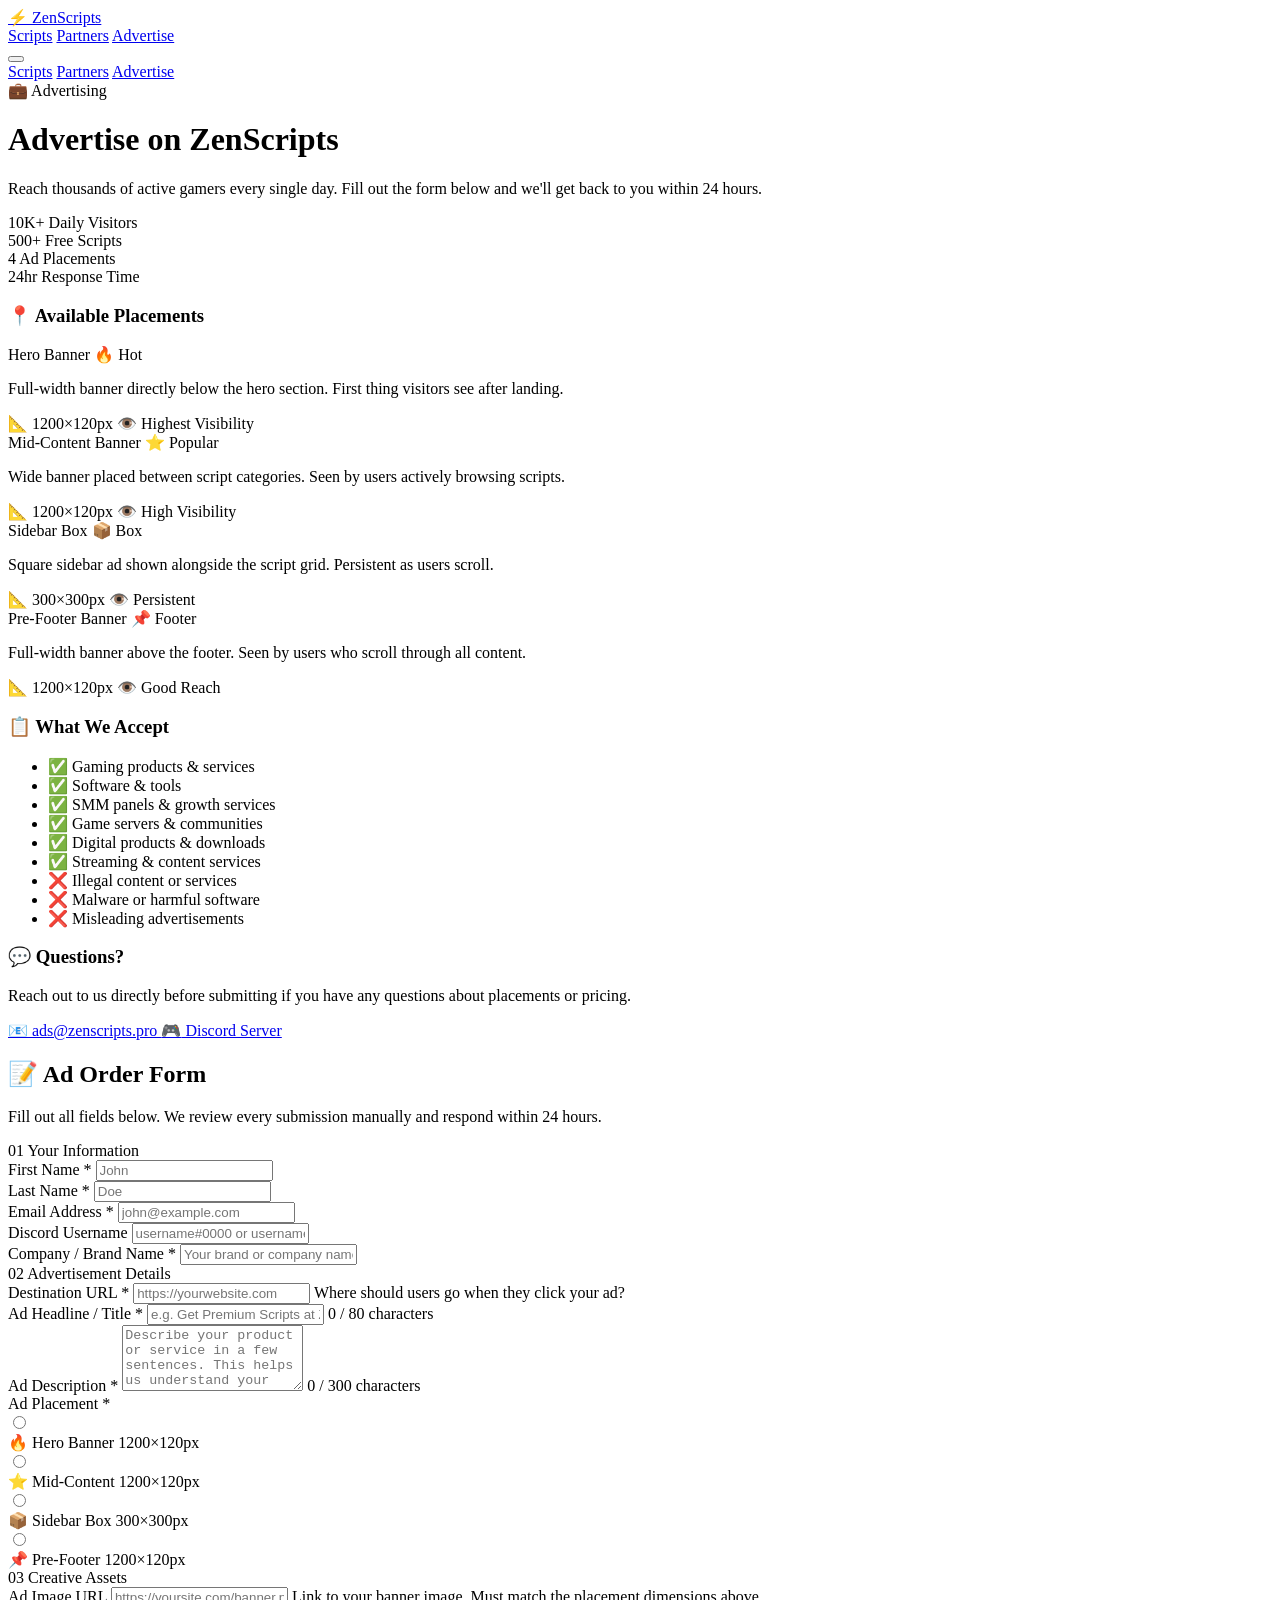
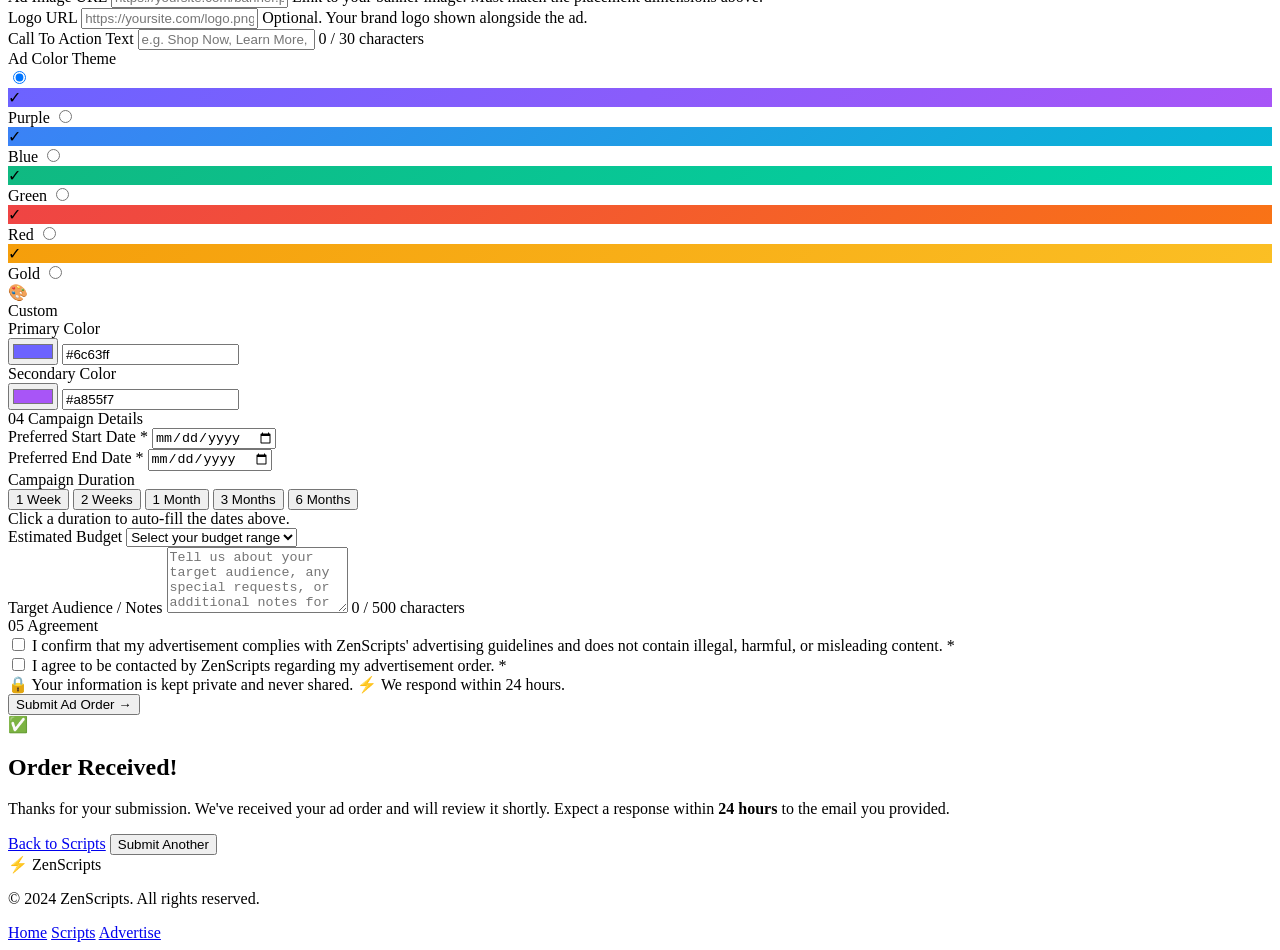
==== ad-form.html @ d21063ab "Add form fields for ad submission" ====
<!DOCTYPE html>
<html lang="en">
<head>
  <meta charset="UTF-8" />
  <meta name="viewport" content="width=device-width, initial-scale=1.0" />
  <title>Advertise With Us — ZenScripts</title>
  <meta name="description" content="Place your advertisement on ZenScripts and reach thousands of daily gamers." />
  <link rel="stylesheet" href="styles.css" />
  <link rel="stylesheet" href="adform.css" />
  <link rel="preconnect" href="https://fonts.googleapis.com" />
  <link href="https://fonts.googleapis.com/css2?family=Inter:wght@300;400;500;600;700;800;900&display=swap" rel="stylesheet" />
</head>
<body class="adform-page">

  <!-- NAVBAR -->
  <nav class="navbar" id="navbar">
    <div class="nav-inner">
      <a href="index.html" class="nav-logo">
        <span class="logo-icon">⚡</span>
        <span class="logo-text">ZenScripts</span>
      </a>
      <div class="nav-links">
        <a href="index.html#scripts" class="nav-link">Scripts</a>
        <a href="index.html#partners" class="nav-link">Partners</a>
        <a href="ad-form.html" class="nav-link nav-cta active">Advertise</a>
      </div>
      <button class="hamburger" id="hamburger" aria-label="Menu">
        <span></span><span></span><span></span>
      </button>
    </div>
    <div class="mobile-menu" id="mobile-menu">
      <a href="index.html#scripts">Scripts</a>
      <a href="index.html#partners">Partners</a>
      <a href="ad-form.html">Advertise</a>
    </div>
  </nav>

  <!-- PAGE HERO -->
  <div class="adform-hero">
    <div class="hero-bg">
      <div class="hero-orb orb-1"></div>
      <div class="hero-orb orb-2"></div>
      <div class="hero-grid"></div>
    </div>
    <div class="adform-hero-content">
      <div class="hero-badge">💼 Advertising</div>
      <h1>Advertise on <span class="gradient-text">ZenScripts</span></h1>
      <p>Reach thousands of active gamers every single day. Fill out the form below and we'll get back to you within 24 hours.</p>
    </div>
  </div>

  <!-- STATS BAR -->
  <div class="adform-stats-bar">
    <div class="adform-stat">
      <span class="adform-stat-num">10K+</span>
      <span class="adform-stat-label">Daily Visitors</span>
    </div>
    <div class="adform-stat-divider"></div>
    <div class="adform-stat">
      <span class="adform-stat-num">500+</span>
      <span class="adform-stat-label">Free Scripts</span>
    </div>
    <div class="adform-stat-divider"></div>
    <div class="adform-stat">
      <span class="adform-stat-num">4</span>
      <span class="adform-stat-label">Ad Placements</span>
    </div>
    <div class="adform-stat-divider"></div>
    <div class="adform-stat">
      <span class="adform-stat-num">24hr</span>
      <span class="adform-stat-label">Response Time</span>
    </div>
  </div>

  <!-- MAIN CONTENT -->
  <main class="adform-main">
    <div class="adform-container">

      <!-- LEFT: AD PLACEMENT INFO -->
      <aside class="adform-sidebar">

        <div class="placement-card">
          <h3 class="placement-title">📍 Available Placements</h3>
          <div class="placement-list">

            <div class="placement-item">
              <div class="placement-item-header">
                <span class="placement-name">Hero Banner</span>
                <span class="placement-badge hot">🔥 Hot</span>
              </div>
              <p class="placement-desc">Full-width banner directly below the hero section. First thing visitors see after landing.</p>
              <div class="placement-meta">
                <span class="pmeta">📐 1200×120px</span>
                <span class="pmeta">👁️ Highest Visibility</span>
              </div>
            </div>

            <div class="placement-item">
              <div class="placement-item-header">
                <span class="placement-name">Mid-Content Banner</span>
                <span class="placement-badge popular">⭐ Popular</span>
              </div>
              <p class="placement-desc">Wide banner placed between script categories. Seen by users actively browsing scripts.</p>
              <div class="placement-meta">
                <span class="pmeta">📐 1200×120px</span>
                <span class="pmeta">👁️ High Visibility</span>
              </div>
            </div>

            <div class="placement-item">
              <div class="placement-item-header">
                <span class="placement-name">Sidebar Box</span>
                <span class="placement-badge">📦 Box</span>
              </div>
              <p class="placement-desc">Square sidebar ad shown alongside the script grid. Persistent as users scroll.</p>
              <div class="placement-meta">
                <span class="pmeta">📐 300×300px</span>
                <span class="pmeta">👁️ Persistent</span>
              </div>
            </div>

            <div class="placement-item">
              <div class="placement-item-header">
                <span class="placement-name">Pre-Footer Banner</span>
                <span class="placement-badge">📌 Footer</span>
              </div>
              <p class="placement-desc">Full-width banner above the footer. Seen by users who scroll through all content.</p>
              <div class="placement-meta">
                <span class="pmeta">📐 1200×120px</span>
                <span class="pmeta">👁️ Good Reach</span>
              </div>
            </div>

          </div>
        </div>

        <div class="adform-info-card">
          <h3>📋 What We Accept</h3>
          <ul class="accept-list">
            <li>✅ Gaming products & services</li>
            <li>✅ Software & tools</li>
            <li>✅ SMM panels & growth services</li>
            <li>✅ Game servers & communities</li>
            <li>✅ Digital products & downloads</li>
            <li>✅ Streaming & content services</li>
            <li>❌ Illegal content or services</li>
            <li>❌ Malware or harmful software</li>
            <li>❌ Misleading advertisements</li>
          </ul>
        </div>

        <div class="adform-info-card contact-card">
          <h3>💬 Questions?</h3>
          <p>Reach out to us directly before submitting if you have any questions about placements or pricing.</p>
          <a href="mailto:ads@zenscripts.pro" class="contact-link">
            <span>📧</span> ads@zenscripts.pro
          </a>
          <a href="https://discord.gg/zenscripts" target="_blank" class="contact-link discord-link">
            <span>🎮</span> Discord Server
          </a>
        </div>

      </aside>

      <!-- RIGHT: THE FORM -->
      <div class="adform-form-wrap">

        <div class="form-card">
          <div class="form-card-header">
            <h2>📝 Ad Order Form</h2>
            <p>Fill out all fields below. We review every submission manually and respond within 24 hours.</p>
          </div>

          <form id="ad-form" class="ad-form" novalidate>

            <!-- SECTION: Your Info -->
            <div class="form-section">
              <div class="form-section-label">
                <span class="form-section-num">01</span>
                <span>Your Information</span>
              </div>

              <div class="form-row two-col">
                <div class="form-group">
                  <label for="first-name" class="form-label">First Name <span class="required">*</span></label>
                  <input
                    type="text"
                    id="first-name"
                    name="firstName"
                    class="form-input"
                    placeholder="John"
                    required
                  />
                  <span class="form-error" id="error-first-name"></span>
                </div>
                <div class="form-group">
                  <label for="last-name" class="form-label">Last Name <span class="required">*</span></label>
                  <input
                    type="text"
                    id="last-name"
                    name="lastName"
                    class="form-input"
                    placeholder="Doe"
                    required
                  />
                  <span class="form-error" id="error-last-name"></span>
                </div>
              </div>

              <div class="form-row two-col">
                <div class="form-group">
                  <label for="email" class="form-label">Email Address <span class="required">*</span></label>
                  <input
                    type="email"
                    id="email"
                    name="email"
                    class="form-input"
                    placeholder="john@example.com"
                    required
                  />
                  <span class="form-error" id="error-email"></span>
                </div>
                <div class="form-group">
                  <label for="discord" class="form-label">Discord Username</label>
                  <input
                    type="text"
                    id="discord"
                    name="discord"
                    class="form-input"
                    placeholder="username#0000 or username"
                  />
                </div>
              </div>

              <div class="form-group">
                <label for="company" class="form-label">Company / Brand Name <span class="required">*</span></label>
                <input
                  type="text"
                  id="company"
                  name="company"
                  class="form-input"
                  placeholder="Your brand or company name"
                  required
                />
                <span class="form-error" id="error-company"></span>
              </div>

            </div>

            <!-- SECTION: Ad Details -->
            <div class="form-section">
              <div class="form-section-label">
                <span class="form-section-num">02</span>
                <span>Advertisement Details</span>
              </div>

              <div class="form-group">
                <label for="ad-url" class="form-label">Destination URL <span class="required">*</span></label>
                <input
                  type="url"
                  id="ad-url"
                  name="adUrl"
                  class="form-input"
                  placeholder="https://yourwebsite.com"
                  required
                />
                <span class="form-hint">Where should users go when they click your ad?</span>
                <span class="form-error" id="error-ad-url"></span>
              </div>

              <div class="form-group">
                <label for="ad-title" class="form-label">Ad Headline / Title <span class="required">*</span></label>
                <input
                  type="text"
                  id="ad-title"
                  name="adTitle"
                  class="form-input"
                  placeholder="e.g. Get Premium Scripts at ZenScripts Pro"
                  maxlength="80"
                  required
                />
                <span class="form-hint char-count" id="title-count">0 / 80 characters</span>
                <span class="form-error" id="error-ad-title"></span>
              </div>

              <div class="form-group">
                <label for="ad-description" class="form-label">Ad Description <span class="required">*</span></label>
                <textarea
                  id="ad-description"
                  name="adDescription"
                  class="form-input form-textarea"
                  placeholder="Describe your product or service in a few sentences. This helps us understand your brand."
                  maxlength="300"
                  rows="4"
                  required
                ></textarea>
                <span class="form-hint char-count" id="desc-count">0 / 300 characters</span>
                <span class="form-error" id="error-ad-description"></span>
              </div>

              <div class="form-group">
                <label class="form-label">Ad Placement <span class="required">*</span></label>
                <div class="placement-select-grid" id="placement-select-grid">
                  <label class="placement-option">
                    <input type="radio" name="placement" value="hero" required />
                    <div class="placement-option-card">
                      <span class="po-icon">🔥</span>
                      <span class="po-name">Hero Banner</span>
                      <span class="po-size">1200×120px</span>
                    </div>
                  </label>
                  <label class="placement-option">
                    <input type="radio" name="placement" value="mid" />
                    <div class="placement-option-card">
                      <span class="po-icon">⭐</span>
                      <span class="po-name">Mid-Content</span>
                      <span class="po-size">1200×120px</span>
                    </div>
                  </label>
                  <label class="placement-option">
                    <input type="radio" name="placement" value="sidebar" />
                    <div class="placement-option-card">
                      <span class="po-icon">📦</span>
                      <span class="po-name">Sidebar Box</span>
                      <span class="po-size">300×300px</span>
                    </div>
                  </label>
                  <label class="placement-option">
                    <input type="radio" name="placement" value="footer" />
                    <div class="placement-option-card">
                      <span class="po-icon">📌</span>
                      <span class="po-name">Pre-Footer</span>
                      <span class="po-size">1200×120px</span>
                    </div>
                  </label>
                </div>
                <span class="form-error" id="error-placement"></span>
              </div>

            </div>

            <!-- SECTION: Creative Assets -->
            <div class="form-section">
              <div class="form-section-label">
                <span class="form-section-num">03</span>
                <span>Creative Assets</span>
              </div>

              <div class="form-group">
                <label for="ad-image-url" class="form-label">Ad Image URL</label>
                <input
                  type="url"
                  id="ad-image-url"
                  name="adImageUrl"
                  class="form-input"
                  placeholder="https://yoursite.com/banner.png"
                />
                <span class="form-hint">Link to your banner image. Must match the placement dimensions above.</span>
              </div>

              <div class="form-group">
                <label for="ad-logo-url
                                <div class="form-group">
                <label for="ad-logo-url" class="form-label">Logo URL</label>
                <input
                  type="url"
                  id="ad-logo-url"
                  name="adLogoUrl"
                  class="form-input"
                  placeholder="https://yoursite.com/logo.png"
                />
                <span class="form-hint">Optional. Your brand logo shown alongside the ad.</span>
              </div>

              <div class="form-group">
                <label for="ad-cta" class="form-label">Call To Action Text</label>
                <input
                  type="text"
                  id="ad-cta"
                  name="adCta"
                  class="form-input"
                  placeholder="e.g. Shop Now, Learn More, Get Started"
                  maxlength="30"
                />
                <span class="form-hint char-count" id="cta-count">0 / 30 characters</span>
              </div>

              <div class="form-group">
                <label class="form-label">Ad Color Theme</label>
                <div class="color-theme-grid">
                  <label class="color-option">
                    <input type="radio" name="colorTheme" value="purple" checked />
                    <div class="color-swatch" style="background: linear-gradient(135deg,#6c63ff,#a855f7);">
                      <span class="color-check">✓</span>
                    </div>
                    <span class="color-name">Purple</span>
                  </label>
                  <label class="color-option">
                    <input type="radio" name="colorTheme" value="blue" />
                    <div class="color-swatch" style="background: linear-gradient(135deg,#3b82f6,#06b6d4);">
                      <span class="color-check">✓</span>
                    </div>
                    <span class="color-name">Blue</span>
                  </label>
                  <label class="color-option">
                    <input type="radio" name="colorTheme" value="green" />
                    <div class="color-swatch" style="background: linear-gradient(135deg,#10b981,#00d4aa);">
                      <span class="color-check">✓</span>
                    </div>
                    <span class="color-name">Green</span>
                  </label>
                  <label class="color-option">
                    <input type="radio" name="colorTheme" value="red" />
                    <div class="color-swatch" style="background: linear-gradient(135deg,#ef4444,#f97316);">
                      <span class="color-check">✓</span>
                    </div>
                    <span class="color-name">Red</span>
                  </label>
                  <label class="color-option">
                    <input type="radio" name="colorTheme" value="gold" />
                    <div class="color-swatch" style="background: linear-gradient(135deg,#f59e0b,#fbbf24);">
                      <span class="color-check">✓</span>
                    </div>
                    <span class="color-name">Gold</span>
                  </label>
                  <label class="color-option">
                    <input type="radio" name="colorTheme" value="custom" />
                    <div class="color-swatch custom-swatch">
                      <span>🎨</span>
                    </div>
                    <span class="color-name">Custom</span>
                  </label>
                </div>
                <div class="custom-color-row" id="custom-color-row">
                  <div class="form-row two-col">
                    <div class="form-group">
                      <label class="form-label">Primary Color</label>
                      <div class="color-picker-wrap">
                        <input type="color" id="custom-color-1" name="customColor1" class="color-picker" value="#6c63ff" />
                        <input type="text" id="custom-color-1-hex" class="form-input color-hex-input" value="#6c63ff" maxlength="7" />
                      </div>
                    </div>
                    <div class="form-group">
                      <label class="form-label">Secondary Color</label>
                      <div class="color-picker-wrap">
                        <input type="color" id="custom-color-2" name="customColor2" class="color-picker" value="#a855f7" />
                        <input type="text" id="custom-color-2-hex" class="form-input color-hex-input" value="#a855f7" maxlength="7" />
                      </div>
                    </div>
                  </div>
                </div>
              </div>

            </div>

            <!-- SECTION: Campaign Info -->
            <div class="form-section">
              <div class="form-section-label">
                <span class="form-section-num">04</span>
                <span>Campaign Details</span>
              </div>

              <div class="form-row two-col">
                <div class="form-group">
                  <label for="start-date" class="form-label">Preferred Start Date <span class="required">*</span></label>
                  <input
                    type="date"
                    id="start-date"
                    name="startDate"
                    class="form-input"
                    required
                  />
                  <span class="form-error" id="error-start-date"></span>
                </div>
                <div class="form-group">
                  <label for="end-date" class="form-label">Preferred End Date <span class="required">*</span></label>
                  <input
                    type="date"
                    id="end-date"
                    name="endDate"
                    class="form-input"
                    required
                  />
                  <span class="form-error" id="error-end-date"></span>
                </div>
              </div>

              <div class="form-group">
                <label class="form-label">Campaign Duration</label>
                <div class="duration-pills" id="duration-pills">
                  <button type="button" class="duration-pill" data-days="7">1 Week</button>
                  <button type="button" class="duration-pill" data-days="14">2 Weeks</button>
                  <button type="button" class="duration-pill" data-days="30">1 Month</button>
                  <button type="button" class="duration-pill" data-days="90">3 Months</button>
                  <button type="button" class="duration-pill" data-days="180">6 Months</button>
                </div>
                <span class="form-hint">Click a duration to auto-fill the dates above.</span>
              </div>

              <div class="form-group">
                <label for="budget" class="form-label">Estimated Budget</label>
                <select id="budget" name="budget" class="form-input form-select">
                  <option value="" disabled selected>Select your budget range</option>
                  <option value="under-50">Under $50</option>
                  <option value="50-100">$50 – $100</option>
                  <option value="100-250">$100 – $250</option>
                  <option value="250-500">$250 – $500</option>
                  <option value="500-1000">$500 – $1,000</option>
                  <option value="1000+">$1,000+</option>
                  <option value="discuss">Prefer to Discuss</option>
                </select>
              </div>

              <div class="form-group">
                <label for="target-audience" class="form-label">Target Audience / Notes</label>
                <textarea
                  id="target-audience"
                  name="targetAudience"
                  class="form-input form-textarea"
                  placeholder="Tell us about your target audience, any special requests, or additional notes for your campaign..."
                  rows="4"
                  maxlength="500"
                ></textarea>
                <span class="form-hint char-count" id="notes-count">0 / 500 characters</span>
              </div>

            </div>

            <!-- SECTION: Agreement -->
            <div class="form-section">
              <div class="form-section-label">
                <span class="form-section-num">05</span>
                <span>Agreement</span>
              </div>

              <div class="form-group">
                <label class="checkbox-label">
                  <input type="checkbox" id="agree-terms" name="agreeTerms" required />
                  <span class="checkbox-custom"></span>
                  <span class="checkbox-text">
                    I confirm that my advertisement complies with ZenScripts' advertising guidelines and does not contain illegal, harmful, or misleading content. <span class="required">*</span>
                  </span>
                </label>
                <span class="form-error" id="error-agree-terms"></span>
              </div>

              <div class="form-group">
                <label class="checkbox-label">
                  <input type="checkbox" id="agree-contact" name="agreeContact" required />
                  <span class="checkbox-custom"></span>
                  <span class="checkbox-text">
                    I agree to be contacted by ZenScripts regarding my advertisement order. <span class="required">*</span>
                  </span>
                </label>
                <span class="form-error" id="error-agree-contact"></span>
              </div>

            </div>

            <!-- SUBMIT -->
            <div class="form-submit-wrap">
              <div class="form-submit-info">
                <span>🔒 Your information is kept private and never shared.</span>
                <span>⚡ We respond within 24 hours.</span>
              </div>
              <button type="submit" class="btn btn-primary btn-submit" id="submit-btn">
                <span class="submit-text">Submit Ad Order</span>
                <span class="submit-icon">→</span>
              </button>
            </div>

          </form>

          <!-- SUCCESS STATE -->
          <div class="form-success" id="form-success">
            <div class="success-icon">✅</div>
            <h2>Order Received!</h2>
            <p>Thanks for your submission. We've received your ad order and will review it shortly. Expect a response within <strong>24 hours</strong> to the email you provided.</p>
            <div class="success-details" id="success-details"></div>
            <div class="success-actions">
              <a href="index.html" class="btn btn-primary">Back to Scripts</a>
              <button class="btn btn-ghost" id="submit-another">Submit Another</button>
            </div>
          </div>

        </div>
      </div>
    </div>
  </main>

  <!-- FOOTER -->
  <footer class="footer">
    <div class="footer-inner">
      <div class="footer-logo">
        <span class="logo-icon">⚡</span>
        <span class="logo-text">ZenScripts</span>
      </div>
      <p class="footer-copy">© 2024 ZenScripts. All rights reserved.</p>
      <div class="footer-links">
        <a href="index.html">Home</a>
        <a href="index.html#scripts">Scripts</a>
        <a href="ad-form.html">Advertise</a>
      </div>
    </div>
  </footer>

  <script src="adform.js"></script>
</body>
</html>
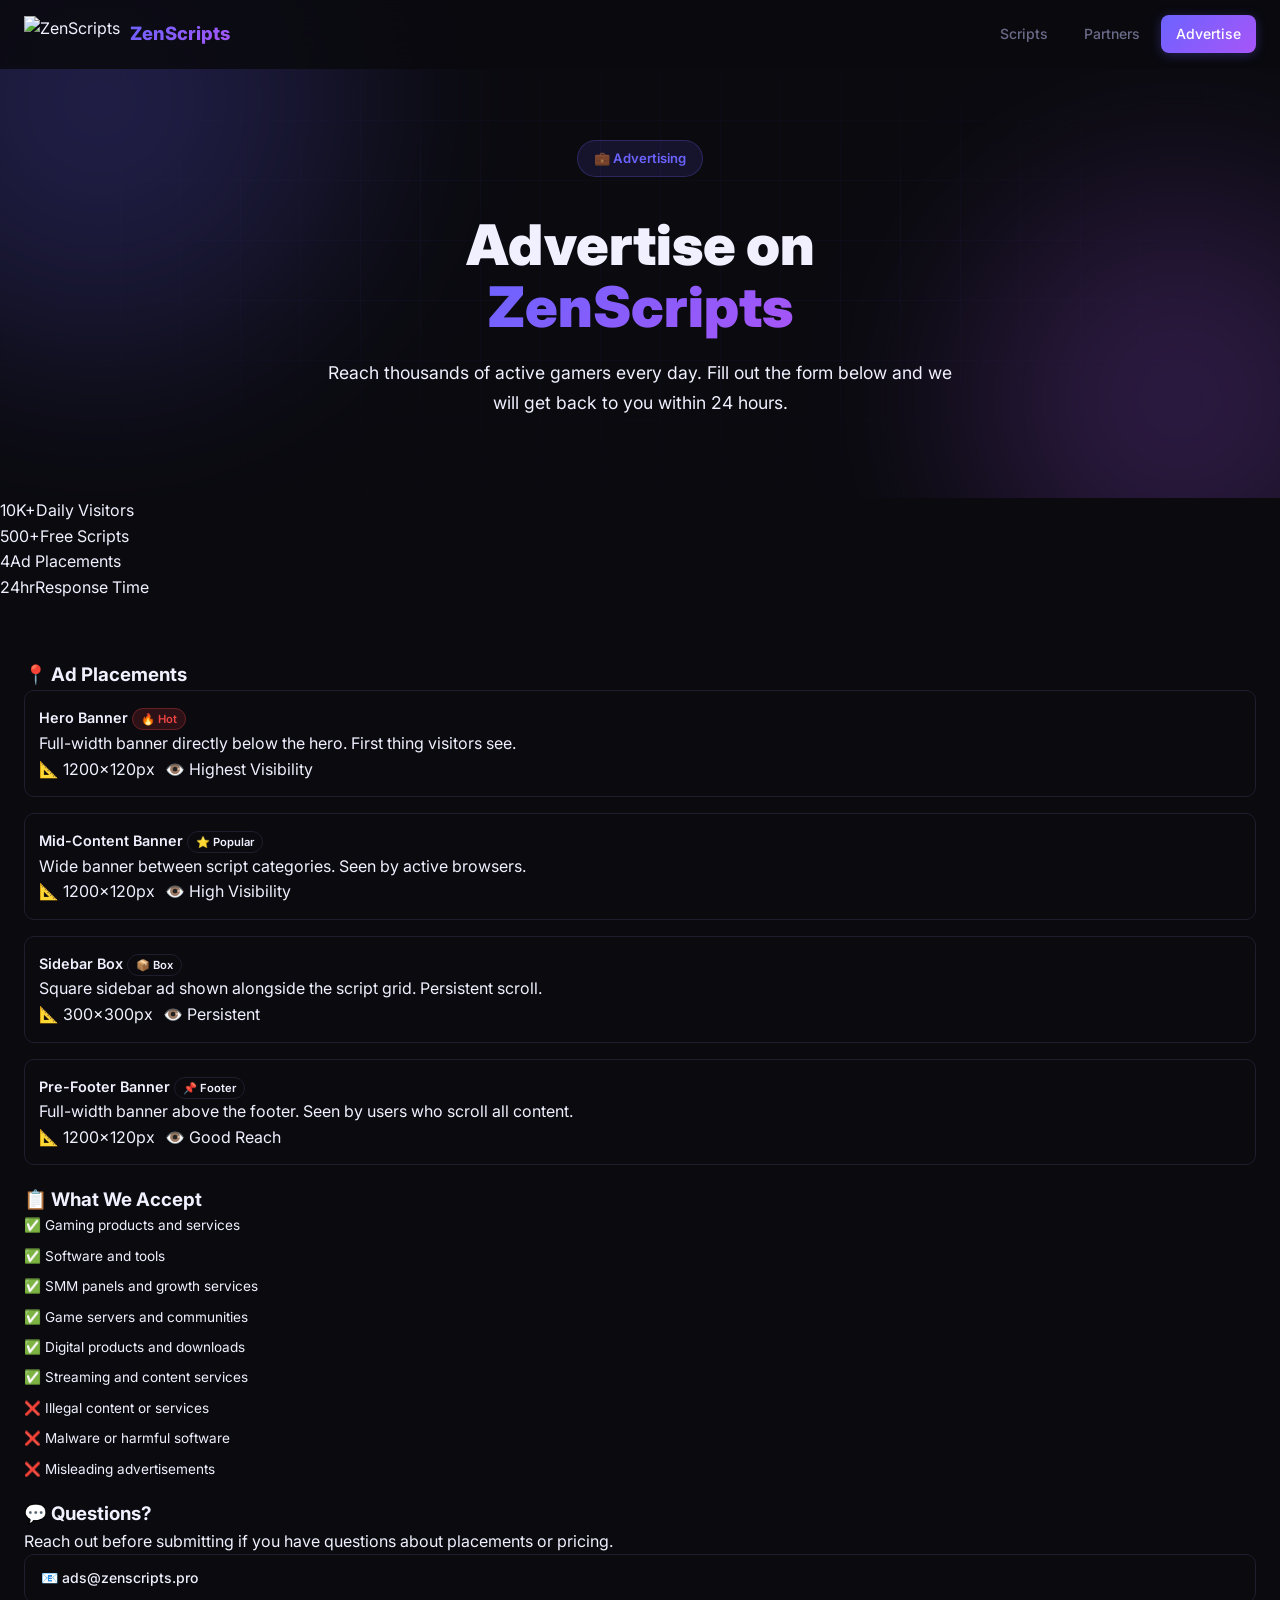
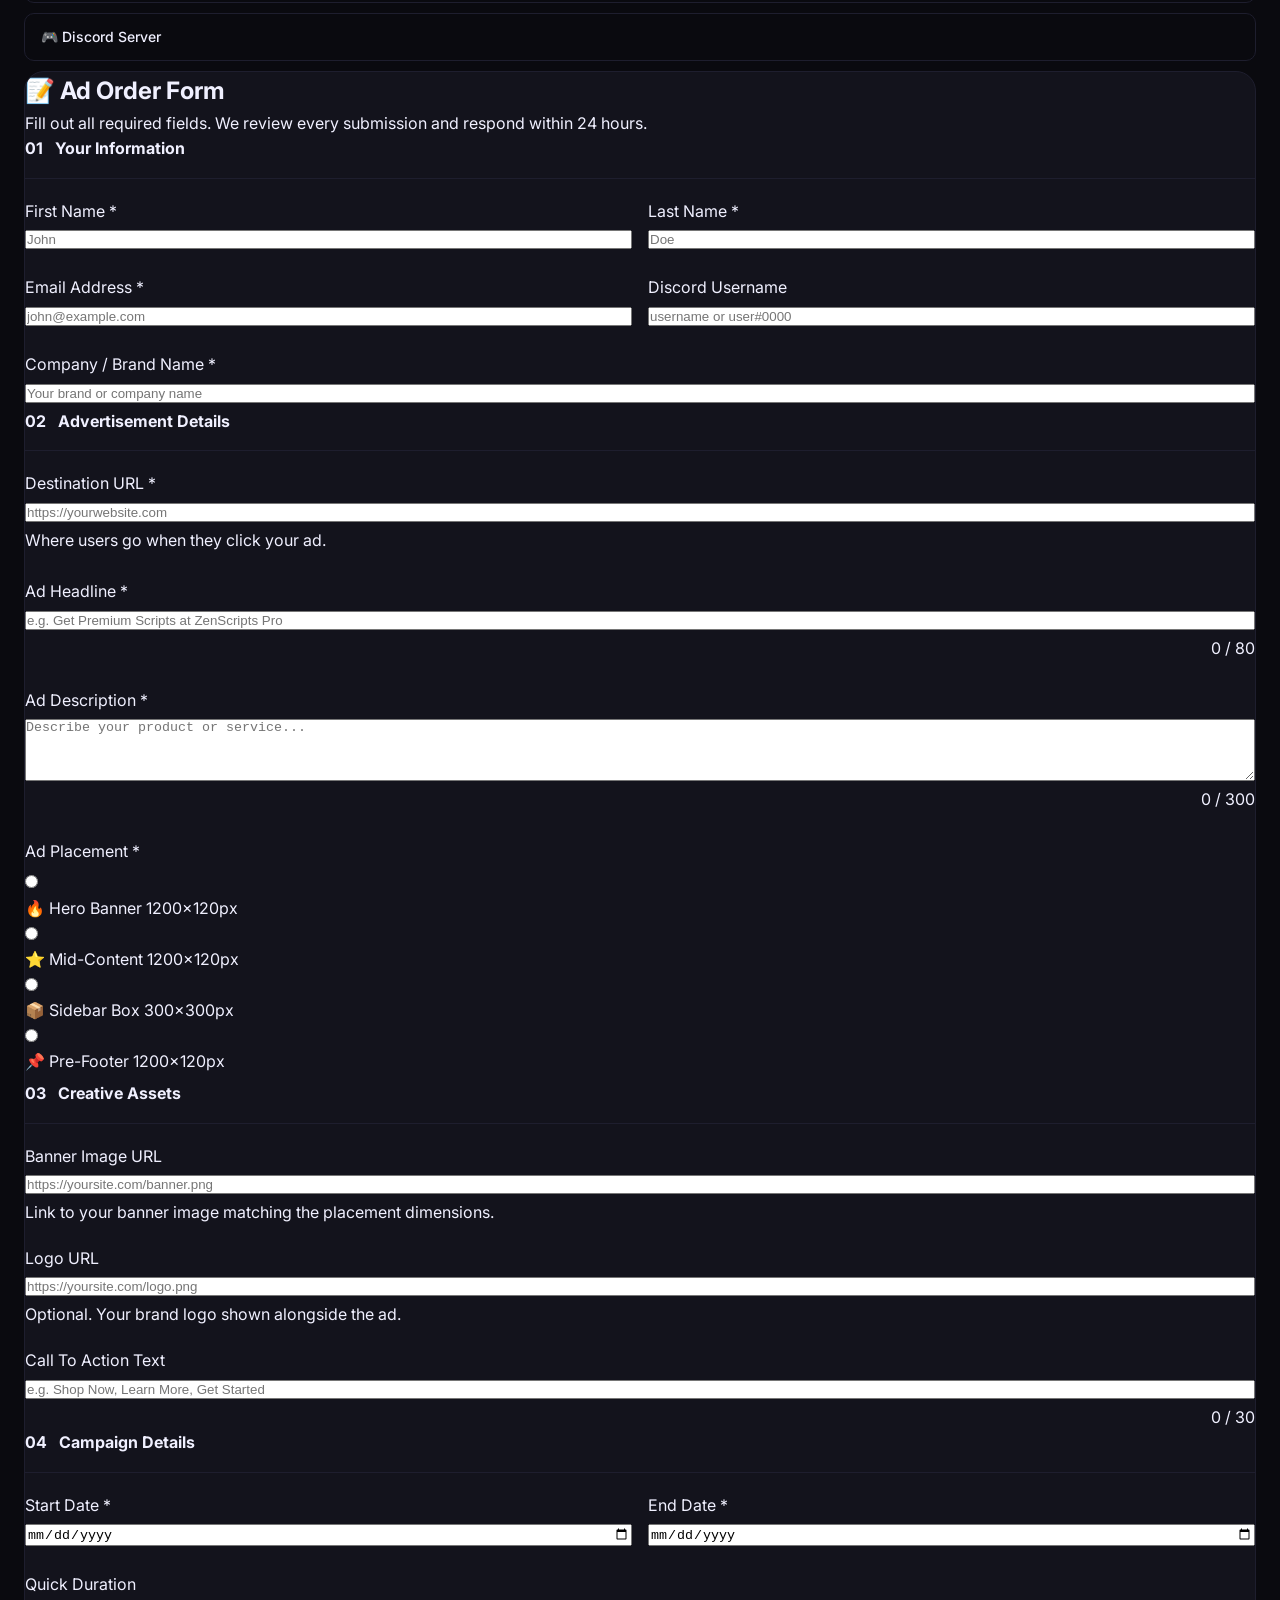
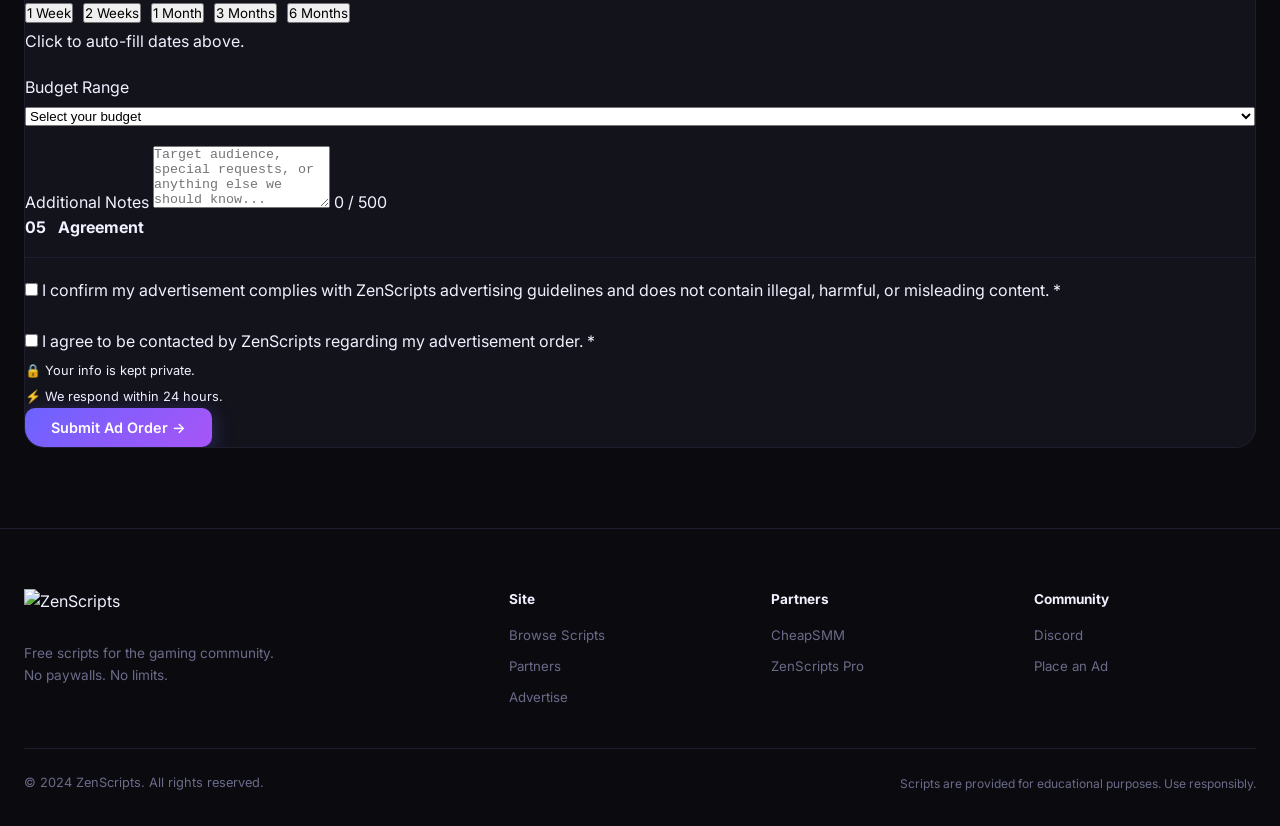
==== commit 672bbc79: "Update ad-form.html" ====
--- a/ad-form.html
+++ b/ad-form.html
@@ -8,23 +8,22 @@
   <link rel="stylesheet" href="styles.css" />
   <link rel="stylesheet" href="adform.css" />
   <link rel="preconnect" href="https://fonts.googleapis.com" />
-  <link href="https://fonts.googleapis.com/css2?family=Inter:wght@300;400;500;600;700;800;900&display=swap" rel="stylesheet" />
+  <link href="https://fonts.googleapis.com/css2?family=Inter:wght@400;500;600;700;800;900&display=swap" rel="stylesheet" />
 </head>
-<body class="adform-page">
-
-  <!-- NAVBAR -->
+<body>
+
   <nav class="navbar" id="navbar">
     <div class="nav-inner">
       <a href="index.html" class="nav-logo">
-        <span class="logo-icon">⚡</span>
-        <span class="logo-text">ZenScripts</span>
+        <img src="https://storage.perfectcdn.com/n4s4s1/3c0zw7ujt2i3axow.png" alt="ZenScripts" class="nav-logo-img" />
+        <span class="nav-logo-text">ZenScripts</span>
       </a>
       <div class="nav-links">
         <a href="index.html#scripts" class="nav-link">Scripts</a>
         <a href="index.html#partners" class="nav-link">Partners</a>
-        <a href="ad-form.html" class="nav-link nav-cta active">Advertise</a>
+        <a href="ad-form.html" class="nav-link nav-cta">Advertise</a>
       </div>
-      <button class="hamburger" id="hamburger" aria-label="Menu">
+      <button class="hamburger" id="hamburger">
         <span></span><span></span><span></span>
       </button>
     </div>
@@ -35,472 +34,275 @@
     </div>
   </nav>
 
-  <!-- PAGE HERO -->
   <div class="adform-hero">
     <div class="hero-bg">
-      <div class="hero-orb orb-1"></div>
-      <div class="hero-orb orb-2"></div>
+      <div class="orb orb-1"></div>
+      <div class="orb orb-2"></div>
       <div class="hero-grid"></div>
     </div>
     <div class="adform-hero-content">
       <div class="hero-badge">💼 Advertising</div>
       <h1>Advertise on <span class="gradient-text">ZenScripts</span></h1>
-      <p>Reach thousands of active gamers every single day. Fill out the form below and we'll get back to you within 24 hours.</p>
+      <p>Reach thousands of active gamers every day. Fill out the form below and we will get back to you within 24 hours.</p>
     </div>
   </div>
 
-  <!-- STATS BAR -->
-  <div class="adform-stats-bar">
-    <div class="adform-stat">
-      <span class="adform-stat-num">10K+</span>
-      <span class="adform-stat-label">Daily Visitors</span>
-    </div>
-    <div class="adform-stat-divider"></div>
-    <div class="adform-stat">
-      <span class="adform-stat-num">500+</span>
-      <span class="adform-stat-label">Free Scripts</span>
-    </div>
-    <div class="adform-stat-divider"></div>
-    <div class="adform-stat">
-      <span class="adform-stat-num">4</span>
-      <span class="adform-stat-label">Ad Placements</span>
-    </div>
-    <div class="adform-stat-divider"></div>
-    <div class="adform-stat">
-      <span class="adform-stat-num">24hr</span>
-      <span class="adform-stat-label">Response Time</span>
-    </div>
+  <div class="adform-stats">
+    <div class="astat"><span class="astat-n">10K+</span><span class="astat-l">Daily Visitors</span></div>
+    <div class="astat-div"></div>
+    <div class="astat"><span class="astat-n">500+</span><span class="astat-l">Free Scripts</span></div>
+    <div class="astat-div"></div>
+    <div class="astat"><span class="astat-n">4</span><span class="astat-l">Ad Placements</span></div>
+    <div class="astat-div"></div>
+    <div class="astat"><span class="astat-n">24hr</span><span class="astat-l">Response Time</span></div>
   </div>
 
-  <!-- MAIN CONTENT -->
   <main class="adform-main">
-    <div class="adform-container">
-
-      <!-- LEFT: AD PLACEMENT INFO -->
+    <div class="adform-wrap">
+
       <aside class="adform-sidebar">
 
-        <div class="placement-card">
-          <h3 class="placement-title">📍 Available Placements</h3>
+        <div class="aform-card">
+          <h3>📍 Ad Placements</h3>
           <div class="placement-list">
 
             <div class="placement-item">
-              <div class="placement-item-header">
+              <div class="placement-item-top">
                 <span class="placement-name">Hero Banner</span>
                 <span class="placement-badge hot">🔥 Hot</span>
               </div>
-              <p class="placement-desc">Full-width banner directly below the hero section. First thing visitors see after landing.</p>
+              <p>Full-width banner directly below the hero. First thing visitors see.</p>
               <div class="placement-meta">
-                <span class="pmeta">📐 1200×120px</span>
-                <span class="pmeta">👁️ Highest Visibility</span>
+                <span>📐 1200×120px</span>
+                <span>👁️ Highest Visibility</span>
               </div>
             </div>
 
             <div class="placement-item">
-              <div class="placement-item-header">
+              <div class="placement-item-top">
                 <span class="placement-name">Mid-Content Banner</span>
-                <span class="placement-badge popular">⭐ Popular</span>
-              </div>
-              <p class="placement-desc">Wide banner placed between script categories. Seen by users actively browsing scripts.</p>
+                <span class="placement-badge pop">⭐ Popular</span>
+              </div>
+              <p>Wide banner between script categories. Seen by active browsers.</p>
               <div class="placement-meta">
-                <span class="pmeta">📐 1200×120px</span>
-                <span class="pmeta">👁️ High Visibility</span>
+                <span>📐 1200×120px</span>
+                <span>👁️ High Visibility</span>
               </div>
             </div>
 
             <div class="placement-item">
-              <div class="placement-item-header">
+              <div class="placement-item-top">
                 <span class="placement-name">Sidebar Box</span>
                 <span class="placement-badge">📦 Box</span>
               </div>
-              <p class="placement-desc">Square sidebar ad shown alongside the script grid. Persistent as users scroll.</p>
+              <p>Square sidebar ad shown alongside the script grid. Persistent scroll.</p>
               <div class="placement-meta">
-                <span class="pmeta">📐 300×300px</span>
-                <span class="pmeta">👁️ Persistent</span>
+                <span>📐 300×300px</span>
+                <span>👁️ Persistent</span>
               </div>
             </div>
 
             <div class="placement-item">
-              <div class="placement-item-header">
+              <div class="placement-item-top">
                 <span class="placement-name">Pre-Footer Banner</span>
                 <span class="placement-badge">📌 Footer</span>
               </div>
-              <p class="placement-desc">Full-width banner above the footer. Seen by users who scroll through all content.</p>
+              <p>Full-width banner above the footer. Seen by users who scroll all content.</p>
               <div class="placement-meta">
-                <span class="pmeta">📐 1200×120px</span>
-                <span class="pmeta">👁️ Good Reach</span>
+                <span>📐 1200×120px</span>
+                <span>👁️ Good Reach</span>
               </div>
             </div>
 
           </div>
         </div>
 
-        <div class="adform-info-card">
+        <div class="aform-card">
           <h3>📋 What We Accept</h3>
           <ul class="accept-list">
-            <li>✅ Gaming products & services</li>
-            <li>✅ Software & tools</li>
-            <li>✅ SMM panels & growth services</li>
-            <li>✅ Game servers & communities</li>
-            <li>✅ Digital products & downloads</li>
-            <li>✅ Streaming & content services</li>
+            <li>✅ Gaming products and services</li>
+            <li>✅ Software and tools</li>
+            <li>✅ SMM panels and growth services</li>
+            <li>✅ Game servers and communities</li>
+            <li>✅ Digital products and downloads</li>
+            <li>✅ Streaming and content services</li>
             <li>❌ Illegal content or services</li>
             <li>❌ Malware or harmful software</li>
             <li>❌ Misleading advertisements</li>
           </ul>
         </div>
 
-        <div class="adform-info-card contact-card">
+        <div class="aform-card">
           <h3>💬 Questions?</h3>
-          <p>Reach out to us directly before submitting if you have any questions about placements or pricing.</p>
-          <a href="mailto:ads@zenscripts.pro" class="contact-link">
-            <span>📧</span> ads@zenscripts.pro
-          </a>
-          <a href="https://discord.gg/zenscripts" target="_blank" class="contact-link discord-link">
-            <span>🎮</span> Discord Server
-          </a>
+          <p>Reach out before submitting if you have questions about placements or pricing.</p>
+          <a href="mailto:ads@zenscripts.pro" class="contact-link">📧 ads@zenscripts.pro</a>
+          <a href="https://discord.gg/zenscripts" target="_blank" rel="noopener" class="contact-link">🎮 Discord Server</a>
         </div>
 
       </aside>
 
-      <!-- RIGHT: THE FORM -->
       <div class="adform-form-wrap">
-
         <div class="form-card">
-          <div class="form-card-header">
+          <div class="form-card-head">
             <h2>📝 Ad Order Form</h2>
-            <p>Fill out all fields below. We review every submission manually and respond within 24 hours.</p>
+            <p>Fill out all required fields. We review every submission and respond within 24 hours.</p>
           </div>
 
-          <form id="ad-form" class="ad-form" novalidate>
-
-            <!-- SECTION: Your Info -->
+          <form id="ad-form" novalidate>
+
             <div class="form-section">
-              <div class="form-section-label">
-                <span class="form-section-num">01</span>
-                <span>Your Information</span>
-              </div>
+              <div class="form-section-label"><span class="fsnum">01</span> Your Information</div>
 
               <div class="form-row two-col">
                 <div class="form-group">
-                  <label for="first-name" class="form-label">First Name <span class="required">*</span></label>
-                  <input
-                    type="text"
-                    id="first-name"
-                    name="firstName"
-                    class="form-input"
-                    placeholder="John"
-                    required
-                  />
-                  <span class="form-error" id="error-first-name"></span>
-                </div>
-                <div class="form-group">
-                  <label for="last-name" class="form-label">Last Name <span class="required">*</span></label>
-                  <input
-                    type="text"
-                    id="last-name"
-                    name="lastName"
-                    class="form-input"
-                    placeholder="Doe"
-                    required
-                  />
-                  <span class="form-error" id="error-last-name"></span>
+                  <label>First Name <span class="req">*</span></label>
+                  <input type="text" id="firstName" placeholder="John" required />
+                  <span class="ferr" id="err-firstName"></span>
+                </div>
+                <div class="form-group">
+                  <label>Last Name <span class="req">*</span></label>
+                  <input type="text" id="lastName" placeholder="Doe" required />
+                  <span class="ferr" id="err-lastName"></span>
                 </div>
               </div>
 
               <div class="form-row two-col">
                 <div class="form-group">
-                  <label for="email" class="form-label">Email Address <span class="required">*</span></label>
-                  <input
-                    type="email"
-                    id="email"
-                    name="email"
-                    class="form-input"
-                    placeholder="john@example.com"
-                    required
-                  />
-                  <span class="form-error" id="error-email"></span>
-                </div>
-                <div class="form-group">
-                  <label for="discord" class="form-label">Discord Username</label>
-                  <input
-                    type="text"
-                    id="discord"
-                    name="discord"
-                    class="form-input"
-                    placeholder="username#0000 or username"
-                  />
-                </div>
-              </div>
-
-              <div class="form-group">
-                <label for="company" class="form-label">Company / Brand Name <span class="required">*</span></label>
-                <input
-                  type="text"
-                  id="company"
-                  name="company"
-                  class="form-input"
-                  placeholder="Your brand or company name"
-                  required
-                />
-                <span class="form-error" id="error-company"></span>
-              </div>
-
-            </div>
-
-            <!-- SECTION: Ad Details -->
+                  <label>Email Address <span class="req">*</span></label>
+                  <input type="email" id="email" placeholder="john@example.com" required />
+                  <span class="ferr" id="err-email"></span>
+                </div>
+                <div class="form-group">
+                  <label>Discord Username</label>
+                  <input type="text" id="discord" placeholder="username or user#0000" />
+                </div>
+              </div>
+
+              <div class="form-group">
+                <label>Company / Brand Name <span class="req">*</span></label>
+                <input type="text" id="company" placeholder="Your brand or company name" required />
+                <span class="ferr" id="err-company"></span>
+              </div>
+            </div>
+
             <div class="form-section">
-              <div class="form-section-label">
-                <span class="form-section-num">02</span>
-                <span>Advertisement Details</span>
-              </div>
-
-              <div class="form-group">
-                <label for="ad-url" class="form-label">Destination URL <span class="required">*</span></label>
-                <input
-                  type="url"
-                  id="ad-url"
-                  name="adUrl"
-                  class="form-input"
-                  placeholder="https://yourwebsite.com"
-                  required
-                />
-                <span class="form-hint">Where should users go when they click your ad?</span>
-                <span class="form-error" id="error-ad-url"></span>
-              </div>
-
-              <div class="form-group">
-                <label for="ad-title" class="form-label">Ad Headline / Title <span class="required">*</span></label>
-                <input
-                  type="text"
-                  id="ad-title"
-                  name="adTitle"
-                  class="form-input"
-                  placeholder="e.g. Get Premium Scripts at ZenScripts Pro"
-                  maxlength="80"
-                  required
-                />
-                <span class="form-hint char-count" id="title-count">0 / 80 characters</span>
-                <span class="form-error" id="error-ad-title"></span>
-              </div>
-
-              <div class="form-group">
-                <label for="ad-description" class="form-label">Ad Description <span class="required">*</span></label>
-                <textarea
-                  id="ad-description"
-                  name="adDescription"
-                  class="form-input form-textarea"
-                  placeholder="Describe your product or service in a few sentences. This helps us understand your brand."
-                  maxlength="300"
-                  rows="4"
-                  required
-                ></textarea>
-                <span class="form-hint char-count" id="desc-count">0 / 300 characters</span>
-                <span class="form-error" id="error-ad-description"></span>
-              </div>
-
-              <div class="form-group">
-                <label class="form-label">Ad Placement <span class="required">*</span></label>
-                <div class="placement-select-grid" id="placement-select-grid">
-                  <label class="placement-option">
+              <div class="form-section-label"><span class="fsnum">02</span> Advertisement Details</div>
+
+              <div class="form-group">
+                <label>Destination URL <span class="req">*</span></label>
+                <input type="url" id="adUrl" placeholder="https://yourwebsite.com" required />
+                <span class="fhint">Where users go when they click your ad.</span>
+                <span class="ferr" id="err-adUrl"></span>
+              </div>
+
+              <div class="form-group">
+                <label>Ad Headline <span class="req">*</span></label>
+                <input type="text" id="adTitle" placeholder="e.g. Get Premium Scripts at ZenScripts Pro" maxlength="80" required />
+                <span class="fhint char-count" id="count-adTitle">0 / 80</span>
+                <span class="ferr" id="err-adTitle"></span>
+              </div>
+
+              <div class="form-group">
+                <label>Ad Description <span class="req">*</span></label>
+                <textarea id="adDesc" placeholder="Describe your product or service..." maxlength="300" rows="4" required></textarea>
+                <span class="fhint char-count" id="count-adDesc">0 / 300</span>
+                <span class="ferr" id="err-adDesc"></span>
+              </div>
+
+              <div class="form-group">
+                <label>Ad Placement <span class="req">*</span></label>
+                <div class="placement-grid">
+                  <label class="placement-opt">
                     <input type="radio" name="placement" value="hero" required />
-                    <div class="placement-option-card">
-                      <span class="po-icon">🔥</span>
-                      <span class="po-name">Hero Banner</span>
-                      <span class="po-size">1200×120px</span>
+                    <div class="placement-opt-card">
+                      <span class="poc-icon">🔥</span>
+                      <span class="poc-name">Hero Banner</span>
+                      <span class="poc-size">1200×120px</span>
                     </div>
                   </label>
-                  <label class="placement-option">
+                  <label class="placement-opt">
                     <input type="radio" name="placement" value="mid" />
-                    <div class="placement-option-card">
-                      <span class="po-icon">⭐</span>
-                      <span class="po-name">Mid-Content</span>
-                      <span class="po-size">1200×120px</span>
+                    <div class="placement-opt-card">
+                      <span class="poc-icon">⭐</span>
+                      <span class="poc-name">Mid-Content</span>
+                      <span class="poc-size">1200×120px</span>
                     </div>
                   </label>
-                  <label class="placement-option">
+                  <label class="placement-opt">
                     <input type="radio" name="placement" value="sidebar" />
-                    <div class="placement-option-card">
-                      <span class="po-icon">📦</span>
-                      <span class="po-name">Sidebar Box</span>
-                      <span class="po-size">300×300px</span>
+                    <div class="placement-opt-card">
+                      <span class="poc-icon">📦</span>
+                      <span class="poc-name">Sidebar Box</span>
+                      <span class="poc-size">300×300px</span>
                     </div>
                   </label>
-                  <label class="placement-option">
+                  <label class="placement-opt">
                     <input type="radio" name="placement" value="footer" />
-                    <div class="placement-option-card">
-                      <span class="po-icon">📌</span>
-                      <span class="po-name">Pre-Footer</span>
-                      <span class="po-size">1200×120px</span>
+                    <div class="placement-opt-card">
+                      <span class="poc-icon">📌</span>
+                      <span class="poc-name">Pre-Footer</span>
+                      <span class="poc-size">1200×120px</span>
                     </div>
                   </label>
                 </div>
-                <span class="form-error" id="error-placement"></span>
-              </div>
-
-            </div>
-
-            <!-- SECTION: Creative Assets -->
+                <span class="ferr" id="err-placement"></span>
+              </div>
+            </div>
+
             <div class="form-section">
-              <div class="form-section-label">
-                <span class="form-section-num">03</span>
-                <span>Creative Assets</span>
-              </div>
-
-              <div class="form-group">
-                <label for="ad-image-url" class="form-label">Ad Image URL</label>
-                <input
-                  type="url"
-                  id="ad-image-url"
-                  name="adImageUrl"
-                  class="form-input"
-                  placeholder="https://yoursite.com/banner.png"
-                />
-                <span class="form-hint">Link to your banner image. Must match the placement dimensions above.</span>
-              </div>
-
-              <div class="form-group">
-                <label for="ad-logo-url
-                                <div class="form-group">
-                <label for="ad-logo-url" class="form-label">Logo URL</label>
-                <input
-                  type="url"
-                  id="ad-logo-url"
-                  name="adLogoUrl"
-                  class="form-input"
-                  placeholder="https://yoursite.com/logo.png"
-                />
-                <span class="form-hint">Optional. Your brand logo shown alongside the ad.</span>
-              </div>
-
-              <div class="form-group">
-                <label for="ad-cta" class="form-label">Call To Action Text</label>
-                <input
-                  type="text"
-                  id="ad-cta"
-                  name="adCta"
-                  class="form-input"
-                  placeholder="e.g. Shop Now, Learn More, Get Started"
-                  maxlength="30"
-                />
-                <span class="form-hint char-count" id="cta-count">0 / 30 characters</span>
-              </div>
-
-              <div class="form-group">
-                <label class="form-label">Ad Color Theme</label>
-                <div class="color-theme-grid">
-                  <label class="color-option">
-                    <input type="radio" name="colorTheme" value="purple" checked />
-                    <div class="color-swatch" style="background: linear-gradient(135deg,#6c63ff,#a855f7);">
-                      <span class="color-check">✓</span>
-                    </div>
-                    <span class="color-name">Purple</span>
-                  </label>
-                  <label class="color-option">
-                    <input type="radio" name="colorTheme" value="blue" />
-                    <div class="color-swatch" style="background: linear-gradient(135deg,#3b82f6,#06b6d4);">
-                      <span class="color-check">✓</span>
-                    </div>
-                    <span class="color-name">Blue</span>
-                  </label>
-                  <label class="color-option">
-                    <input type="radio" name="colorTheme" value="green" />
-                    <div class="color-swatch" style="background: linear-gradient(135deg,#10b981,#00d4aa);">
-                      <span class="color-check">✓</span>
-                    </div>
-                    <span class="color-name">Green</span>
-                  </label>
-                  <label class="color-option">
-                    <input type="radio" name="colorTheme" value="red" />
-                    <div class="color-swatch" style="background: linear-gradient(135deg,#ef4444,#f97316);">
-                      <span class="color-check">✓</span>
-                    </div>
-                    <span class="color-name">Red</span>
-                  </label>
-                  <label class="color-option">
-                    <input type="radio" name="colorTheme" value="gold" />
-                    <div class="color-swatch" style="background: linear-gradient(135deg,#f59e0b,#fbbf24);">
-                      <span class="color-check">✓</span>
-                    </div>
-                    <span class="color-name">Gold</span>
-                  </label>
-                  <label class="color-option">
-                    <input type="radio" name="colorTheme" value="custom" />
-                    <div class="color-swatch custom-swatch">
-                      <span>🎨</span>
-                    </div>
-                    <span class="color-name">Custom</span>
-                  </label>
-                </div>
-                <div class="custom-color-row" id="custom-color-row">
-                  <div class="form-row two-col">
-                    <div class="form-group">
-                      <label class="form-label">Primary Color</label>
-                      <div class="color-picker-wrap">
-                        <input type="color" id="custom-color-1" name="customColor1" class="color-picker" value="#6c63ff" />
-                        <input type="text" id="custom-color-1-hex" class="form-input color-hex-input" value="#6c63ff" maxlength="7" />
-                      </div>
-                    </div>
-                    <div class="form-group">
-                      <label class="form-label">Secondary Color</label>
-                      <div class="color-picker-wrap">
-                        <input type="color" id="custom-color-2" name="customColor2" class="color-picker" value="#a855f7" />
-                        <input type="text" id="custom-color-2-hex" class="form-input color-hex-input" value="#a855f7" maxlength="7" />
-                      </div>
-                    </div>
-                  </div>
-                </div>
-              </div>
-
-            </div>
-
-            <!-- SECTION: Campaign Info -->
+              <div class="form-section-label"><span class="fsnum">03</span> Creative Assets</div>
+
+              <div class="form-group">
+                <label>Banner Image URL</label>
+                <input type="url" id="adImage" placeholder="https://yoursite.com/banner.png" />
+                <span class="fhint">Link to your banner image matching the placement dimensions.</span>
+              </div>
+
+              <div class="form-group">
+                <label>Logo URL</label>
+                <input type="url" id="adLogo" placeholder="https://yoursite.com/logo.png" />
+                <span class="fhint">Optional. Your brand logo shown alongside the ad.</span>
+              </div>
+
+              <div class="form-group">
+                <label>Call To Action Text</label>
+                <input type="text" id="adCta" placeholder="e.g. Shop Now, Learn More, Get Started" maxlength="30" />
+                <span class="fhint char-count" id="count-adCta">0 / 30</span>
+              </div>
+            </div>
+
             <div class="form-section">
-              <div class="form-section-label">
-                <span class="form-section-num">04</span>
-                <span>Campaign Details</span>
-              </div>
+              <div class="form-section-label"><span class="fsnum">04</span> Campaign Details</div>
 
               <div class="form-row two-col">
                 <div class="form-group">
-                  <label for="start-date" class="form-label">Preferred Start Date <span class="required">*</span></label>
-                  <input
-                    type="date"
-                    id="start-date"
-                    name="startDate"
-                    class="form-input"
-                    required
-                  />
-                  <span class="form-error" id="error-start-date"></span>
-                </div>
-                <div class="form-group">
-                  <label for="end-date" class="form-label">Preferred End Date <span class="required">*</span></label>
-                  <input
-                    type="date"
-                    id="end-date"
-                    name="endDate"
-                    class="form-input"
-                    required
-                  />
-                  <span class="form-error" id="error-end-date"></span>
-                </div>
-              </div>
-
-              <div class="form-group">
-                <label class="form-label">Campaign Duration</label>
-                <div class="duration-pills" id="duration-pills">
-                  <button type="button" class="duration-pill" data-days="7">1 Week</button>
-                  <button type="button" class="duration-pill" data-days="14">2 Weeks</button>
-                  <button type="button" class="duration-pill" data-days="30">1 Month</button>
-                  <button type="button" class="duration-pill" data-days="90">3 Months</button>
-                  <button type="button" class="duration-pill" data-days="180">6 Months</button>
-                </div>
-                <span class="form-hint">Click a duration to auto-fill the dates above.</span>
-              </div>
-
-              <div class="form-group">
-                <label for="budget" class="form-label">Estimated Budget</label>
-                <select id="budget" name="budget" class="form-input form-select">
-                  <option value="" disabled selected>Select your budget range</option>
+                  <label>Start Date <span class="req">*</span></label>
+                  <input type="date" id="startDate" required />
+                  <span class="ferr" id="err-startDate"></span>
+                </div>
+                <div class="form-group">
+                  <label>End Date <span class="req">*</span></label>
+                  <input type="date" id="endDate" required />
+                  <span class="ferr" id="err-endDate"></span>
+                </div>
+              </div>
+
+              <div class="form-group">
+                <label>Quick Duration</label>
+                <div class="duration-pills">
+                  <button type="button" class="dur-pill" data-days="7">1 Week</button>
+                  <button type="button" class="dur-pill" data-days="14">2 Weeks</button>
+                  <button type="button" class="dur-pill" data-days="30">1 Month</button>
+                  <button type="button" class="dur-pill" data-days="90">3 Months</button>
+                  <button type="button" class="dur-pill" data-days="180">6 Months</button>
+                </div>
+                <span class="fhint">Click to auto-fill dates above.</span>
+              </div>
+
+              <div class="form-group">
+                <label>Budget Range</label>
+                <select id="budget">
+                  <option value="" disabled selected>Select your budget</option>
                   <option value="under-50">Under $50</option>
                   <option value="50-100">$50 – $100</option>
                   <option value="100-250">$100 – $250</option>
@@ -511,71 +313,51 @@
                 </select>
               </div>
 
-              <div class="form-group">
-                <label for="target-audience" class="form-label">Target Audience / Notes</label>
-                <textarea
-                  id="target-audience"
-                  name="targetAudience"
-                  class="form-input form-textarea"
-                  placeholder="Tell us about your target audience, any special requests, or additional notes for your campaign..."
-                  rows="4"
-                  maxlength="500"
-                ></textarea>
-                <span class="form-hint char-count" id="notes-count">0 / 500 characters</span>
-              </div>
-
-            </div>
-
-            <!-- SECTION: Agreement -->
+              <div class              <div class="form-group">
+                <label>Additional Notes</label>
+                <textarea id="notes" placeholder="Target audience, special requests, or anything else we should know..." rows="4" maxlength="500"></textarea>
+                <span class="fhint char-count" id="count-notes">0 / 500</span>
+              </div>
+            </div>
+
             <div class="form-section">
-              <div class="form-section-label">
-                <span class="form-section-num">05</span>
-                <span>Agreement</span>
-              </div>
-
-              <div class="form-group">
-                <label class="checkbox-label">
-                  <input type="checkbox" id="agree-terms" name="agreeTerms" required />
-                  <span class="checkbox-custom"></span>
-                  <span class="checkbox-text">
-                    I confirm that my advertisement complies with ZenScripts' advertising guidelines and does not contain illegal, harmful, or misleading content. <span class="required">*</span>
-                  </span>
+              <div class="form-section-label"><span class="fsnum">05</span> Agreement</div>
+
+              <div class="form-group">
+                <label class="check-label">
+                  <input type="checkbox" id="agreeTerms" required />
+                  <span class="check-box"></span>
+                  <span class="check-text">I confirm my advertisement complies with ZenScripts advertising guidelines and does not contain illegal, harmful, or misleading content. <span class="req">*</span></span>
                 </label>
-                <span class="form-error" id="error-agree-terms"></span>
-              </div>
-
-              <div class="form-group">
-                <label class="checkbox-label">
-                  <input type="checkbox" id="agree-contact" name="agreeContact" required />
-                  <span class="checkbox-custom"></span>
-                  <span class="checkbox-text">
-                    I agree to be contacted by ZenScripts regarding my advertisement order. <span class="required">*</span>
-                  </span>
+                <span class="ferr" id="err-agreeTerms"></span>
+              </div>
+
+              <div class="form-group">
+                <label class="check-label">
+                  <input type="checkbox" id="agreeContact" required />
+                  <span class="check-box"></span>
+                  <span class="check-text">I agree to be contacted by ZenScripts regarding my advertisement order. <span class="req">*</span></span>
                 </label>
-                <span class="form-error" id="error-agree-contact"></span>
-              </div>
-
-            </div>
-
-            <!-- SUBMIT -->
-            <div class="form-submit-wrap">
+                <span class="ferr" id="err-agreeContact"></span>
+              </div>
+            </div>
+
+            <div class="form-submit-row">
               <div class="form-submit-info">
-                <span>🔒 Your information is kept private and never shared.</span>
+                <span>🔒 Your info is kept private.</span>
                 <span>⚡ We respond within 24 hours.</span>
               </div>
-              <button type="submit" class="btn btn-primary btn-submit" id="submit-btn">
-                <span class="submit-text">Submit Ad Order</span>
-                <span class="submit-icon">→</span>
+              <button type="submit" class="btn btn-primary submit-btn" id="submit-btn">
+                Submit Ad Order →
               </button>
             </div>
 
           </form>
 
-          <!-- SUCCESS STATE -->
-          <div class="form-success" id="form-success">
+          <div class="form-success hidden" id="form-success">
             <div class="success-icon">✅</div>
             <h2>Order Received!</h2>
-            <p>Thanks for your submission. We've received your ad order and will review it shortly. Expect a response within <strong>24 hours</strong> to the email you provided.</p>
+            <p>Thanks for your submission. We have received your ad order and will review it shortly. Expect a response within <strong>24 hours</strong> to the email you provided.</p>
             <div class="success-details" id="success-details"></div>
             <div class="success-actions">
               <a href="index.html" class="btn btn-primary">Back to Scripts</a>
@@ -588,18 +370,33 @@
     </div>
   </main>
 
-  <!-- FOOTER -->
   <footer class="footer">
     <div class="footer-inner">
-      <div class="footer-logo">
-        <span class="logo-icon">⚡</span>
-        <span class="logo-text">ZenScripts</span>
+      <div class="footer-top">
+        <div class="footer-brand">
+          <img src="https://storage.perfectcdn.com/n4s4s1/3c0zw7ujt2i3axow.png" alt="ZenScripts" class="footer-logo-img" />
+          <p>Free scripts for the gaming community. No paywalls. No limits.</p>
+        </div>
+        <div class="footer-col">
+          <h4>Site</h4>
+          <a href="index.html#scripts">Browse Scripts</a>
+          <a href="index.html#partners">Partners</a>
+          <a href="ad-form.html">Advertise</a>
+        </div>
+        <div class="footer-col">
+          <h4>Partners</h4>
+          <a href="https://cheapsmm.lol" target="_blank" rel="noopener">CheapSMM</a>
+          <a href="https://zenscripts.pro" target="_blank" rel="noopener">ZenScripts Pro</a>
+        </div>
+        <div class="footer-col">
+          <h4>Community</h4>
+          <a href="https://discord.gg/zenscripts" target="_blank" rel="noopener">Discord</a>
+          <a href="ad-form.html">Place an Ad</a>
+        </div>
       </div>
-      <p class="footer-copy">© 2024 ZenScripts. All rights reserved.</p>
-      <div class="footer-links">
-        <a href="index.html">Home</a>
-        <a href="index.html#scripts">Scripts</a>
-        <a href="ad-form.html">Advertise</a>
+      <div class="footer-bottom">
+        <p>© 2024 ZenScripts. All rights reserved.</p>
+        <p class="footer-disc">Scripts are provided for educational purposes. Use responsibly.</p>
       </div>
     </div>
   </footer>
@@ -607,4 +404,3 @@
   <script src="adform.js"></script>
 </body>
 </html>
-
--- a/styles.css
+++ b/styles.css
@@ -0,0 +1,753 @@
+:root {
+  --bg:           #0a0a0f;
+  --bg2:          #111118;
+  --card:         #13131c;
+  --card-h:       #1a1a26;
+  --border:       #1e1e2e;
+  --border-h:     #2e2e4e;
+  --accent:       #6c63ff;
+  --text:         #f0f0ff;
+  --muted:        #6b6b8a;
+  --dim:          #3a3a5c;
+  --grad:         linear-gradient(135deg, #6c63ff, #a855f7);
+  --new-bg:       rgba(16,185,129,0.12);
+  --new-text:     #10b981;
+  --new-border:   rgba(16,185,129,0.3);
+  --pop-bg:       rgba(245,158,11,0.12);
+  --pop-text:     #f59e0b;
+  --pop-border:   rgba(245,158,11,0.3);
+  --rec-bg:       rgba(108,99,255,0.12);
+  --rec-text:     #a78bfa;
+  --rec-border:   rgba(108,99,255,0.3);
+}
+
+*, *::before, *::after { box-sizing: border-box; margin: 0; padding: 0; }
+html { scroll-behavior: smooth; }
+body {
+  font-family: 'Inter', sans-serif;
+  background: var(--bg);
+  color: var(--text);
+  line-height: 1.6;
+  overflow-x: hidden;
+  -webkit-font-smoothing: antialiased;
+}
+a { color: inherit; text-decoration: none; }
+button { cursor: pointer; font-family: inherit; }
+img { max-width: 100%; display: block; }
+.hidden { display: none !important; }
+.container { max-width: 1280px; margin: 0 auto; padding: 0 24px; }
+
+::-webkit-scrollbar { width: 6px; }
+::-webkit-scrollbar-track { background: var(--bg); }
+::-webkit-scrollbar-thumb { background: var(--border-h); border-radius: 3px; }
+::-webkit-scrollbar-thumb:hover { background: var(--accent); }
+
+.gradient-text {
+  background: var(--grad);
+  -webkit-background-clip: text;
+  -webkit-text-fill-color: transparent;
+  background-clip: text;
+}
+
+.btn {
+  display: inline-flex;
+  align-items: center;
+  justify-content: center;
+  gap: 8px;
+  padding: 11px 26px;
+  border-radius: 10px;
+  font-size: 0.9rem;
+  font-weight: 600;
+  border: none;
+  transition: all 0.2s;
+  cursor: pointer;
+  white-space: nowrap;
+}
+.btn-primary {
+  background: var(--grad);
+  color: #fff;
+  box-shadow: 0 4px 20px rgba(108,99,255,0.35);
+}
+.btn-primary:hover { transform: translateY(-2px); box-shadow: 0 8px 28px rgba(108,99,255,0.5); }
+.btn-ghost {
+  background: transparent;
+  color: var(--muted);
+  border: 1px solid var(--border);
+}
+.btn-ghost:hover { border-color: var(--accent); color: var(--accent); background: rgba(108,99,255,0.07); }
+
+/* NAVBAR */
+.navbar {
+  position: fixed;
+  top: 0; left: 0; right: 0;
+  z-index: 1000;
+  background: rgba(10,10,15,0.85);
+  backdrop-filter: blur(18px);
+  -webkit-backdrop-filter: blur(18px);
+  border-bottom: 1px solid transparent;
+  transition: border-color 0.3s;
+}
+.navbar.scrolled { border-bottom-color: var(--border); }
+.nav-inner {
+  max-width: 1280px;
+  margin: 0 auto;
+  padding: 0 24px;
+  height: 68px;
+  display: flex;
+  align-items: center;
+  justify-content: space-between;
+}
+.nav-logo {
+  display: flex;
+  align-items: center;
+  gap: 10px;
+}
+.nav-logo-img {
+  height: 36px;
+  width: auto;
+  object-fit: contain;
+}
+.nav-logo-text {
+  font-size: 1.15rem;
+  font-weight: 800;
+  background: var(--grad);
+  -webkit-background-clip: text;
+  -webkit-text-fill-color: transparent;
+  background-clip: text;
+}
+.nav-links { display: flex; align-items: center; gap: 6px; }
+.nav-link {
+  padding: 8px 15px;
+  border-radius: 8px;
+  font-size: 0.875rem;
+  font-weight: 500;
+  color: var(--muted);
+  transition: all 0.2s;
+}
+.nav-link:hover { color: var(--text); background: var(--bg2); }
+.nav-cta {
+  background: var(--grad);
+  color: #fff !important;
+  box-shadow: 0 2px 12px rgba(108,99,255,0.3);
+}
+.nav-cta:hover { transform: translateY(-1px); box-shadow: 0 4px 20px rgba(108,99,255,0.5); background: var(--grad); }
+
+.hamburger { display: none; flex-direction: column; gap: 5px; background: none; border: none; padding: 8px; }
+.hamburger span { display: block; width: 22px; height: 2px; background: var(--text); border-radius: 2px; transition: all 0.3s; }
+.hamburger.open span:nth-child(1) { transform: translateY(7px) rotate(45deg); }
+.hamburger.open span:nth-child(2) { opacity: 0; }
+.hamburger.open span:nth-child(3) { transform: translateY(-7px) rotate(-45deg); }
+
+.mobile-menu { display: none; flex-direction: column; padding: 12px 24px 16px; border-top: 1px solid var(--border); gap: 4px; }
+.mobile-menu.open { display: flex; }
+.mobile-menu a { padding: 11px 14px; border-radius: 8px; color: var(--muted); font-size: 0.9rem; font-weight: 500; transition: all 0.2s; }
+.mobile-menu a:hover { color: var(--text); background: var(--bg2); }
+
+/* HERO */
+.hero {
+  position: relative;
+  min-height: 100vh;
+  display: flex;
+  flex-direction: column;
+  align-items: center;
+  justify-content: center;
+  padding: 120px 24px 60px;
+  overflow: hidden;
+     text-align: center;
+}
+.hero-bg { position: absolute; inset: 0; z-index: 0; }
+.orb {
+  position: absolute;
+  border-radius: 50%;
+  filter: blur(80px);
+  opacity: 0.28;
+  animation: orbFloat 8s ease-in-out infinite;
+}
+.orb-1 { width: 600px; height: 600px; background: radial-gradient(circle, #6c63ff, transparent); top: -200px; left: -200px; }
+.orb-2 { width: 500px; height: 500px; background: radial-gradient(circle, #a855f7, transparent); bottom: -150px; right: -150px; animation-delay: -4s; }
+@keyframes orbFloat {
+  0%,100% { transform: translate(0,0) scale(1); }
+  33%      { transform: translate(30px,-20px) scale(1.05); }
+  66%      { transform: translate(-20px,30px) scale(0.95); }
+}
+.hero-grid {
+  position: absolute; inset: 0;
+  background-image: linear-gradient(rgba(108,99,255,0.04) 1px, transparent 1px), linear-gradient(90deg, rgba(108,99,255,0.04) 1px, transparent 1px);
+  background-size: 60px 60px;
+  mask-image: radial-gradient(ellipse at center, black 30%, transparent 80%);
+  -webkit-mask-image: radial-gradient(ellipse at center, black 30%, transparent 80%);
+}
+.hero-content { position: relative; z-index: 2; max-width: 780px; margin: 0 auto; }
+.hero-badge {
+  display: inline-flex;
+  align-items: center;
+  gap: 8px;
+  padding: 7px 16px;
+  background: rgba(108,99,255,0.12);
+  border: 1px solid rgba(108,99,255,0.25);
+  border-radius: 20px;
+  font-size: 0.82rem;
+  font-weight: 600;
+  color: var(--accent);
+  margin-bottom: 22px;
+}
+.hero-content h1 {
+  font-size: clamp(2.6rem, 6vw, 4.5rem);
+  font-weight: 900;
+  line-height: 1.08;
+  color: var(--text);
+  margin-bottom: 20px;
+}
+.hero-content p {
+  font-size: clamp(0.95rem, 2vw, 1.1rem);
+  color: var(--muted);
+  max-width: 560px;
+  margin: 0 auto 32px;
+  line-height: 1.7;
+}
+.hero-btns { display: flex; gap: 12px; justify-content: center; flex-wrap: wrap; margin-bottom: 44px; }
+.hero-stats { display: flex; align-items: center; justify-content: center; }
+.hstat { display: flex; flex-direction: column; align-items: center; padding: 0 28px; }
+.hstat-n {
+  font-size: 1.9rem;
+  font-weight: 900;
+  background: var(--grad);
+  -webkit-background-clip: text;
+  -webkit-text-fill-color: transparent;
+  background-clip: text;
+}
+.hstat-l { font-size: 0.75rem; color: var(--muted); text-transform: uppercase; letter-spacing: 0.08em; margin-top: 3px; }
+.hstat-div { width: 1px; height: 36px; background: var(--border); }
+.hero-banner-slot { position: relative; z-index: 2; width: 100%; max-width: 1100px; margin-top: 44px; padding: 0 24px; }
+
+/* AD BANNERS */
+.ad-banner {
+  width: 100%;
+  border: 1px dashed rgba(108,99,255,0.35);
+  border-radius: 12px;
+  background: rgba(108,99,255,0.05);
+  padding: 18px 28px;
+  display: flex;
+  align-items: center;
+  justify-content: space-between;
+  gap: 16px;
+  cursor: pointer;
+  transition: all 0.22s;
+  text-decoration: none;
+  position: relative;
+}
+.ad-banner:hover {
+  border-color: rgba(108,99,255,0.6);
+  background: rgba(108,99,255,0.09);
+  transform: translateY(-2px);
+  box-shadow: 0 6px 24px rgba(108,99,255,0.13);
+}
+.ad-label {
+  position: absolute;
+  top: 7px; left: 12px;
+  font-size: 0.6rem;
+  font-weight: 700;
+  text-transform: uppercase;
+  letter-spacing: 0.12em;
+  color: var(--dim);
+}
+.ad-text { flex: 1; text-align: center; padding-top: 6px; }
+.ad-cta { font-size: 0.95rem; font-weight: 700; color: var(--text); display: block; }
+.ad-sub { font-size: 0.78rem; color: var(--muted); margin-top: 3px; display: block; }
+.ad-arrow { font-size: 1.1rem; color: var(--accent); flex-shrink: 0; transition: transform 0.2s; }
+.ad-banner:hover .ad-arrow { transform: translateX(4px); }
+
+.ad-banner-box {
+  width: 100%;
+  border: 1px dashed rgba(108,99,255,0.35);
+  border-radius: 12px;
+  background: rgba(108,99,255,0.05);
+  padding: 28px 16px;
+  display: flex;
+  flex-direction: column;
+  align-items: center;
+  justify-content: center;
+  gap: 8px;
+  cursor: pointer;
+  transition: all 0.22s;
+  text-decoration: none;
+  text-align: center;
+  min-height: 180px;
+  position: relative;
+}
+.ad-banner-box:hover {
+  border-color: rgba(108,99,255,0.6);
+  background: rgba(108,99,255,0.09);
+  transform: translateY(-2px);
+  box-shadow: 0 6px 24px rgba(108,99,255,0.13);
+}
+.ad-banner-box .ad-label { position: static; margin-bottom: 4px; }
+.ad-banner-box .ad-cta { font-size: 0.88rem; }
+
+.mid-banner-wrap { padding: 20px 0 0; }
+.footer-banner-wrap { max-width: 1280px; margin: 0 auto; padding: 0 24px 32px; }
+
+/* SECTION HEADER */
+.section-header { text-align: center; margin-bottom: 44px; }
+.section-header h2 { font-size: clamp(1.5rem, 3vw, 2rem); font-weight: 800; color: var(--text); margin-bottom: 8px; }
+.section-header p { font-size: 0.95rem; color: var(--muted); }
+
+/* PARTNERS */
+.partners-section { padding: 80px 0; border-top: 1px solid var(--border); }
+.partners-grid { display: grid; grid-template-columns: repeat(auto-fit, minmax(440px, 1fr)); gap: 24px; }
+
+.partner-card {
+  background: var(--card);
+  border: 1px solid var(--border);
+  border-radius: 20px;
+  padding: 36px;
+  display: flex;
+  flex-direction: column;
+  gap: 18px;
+  transition: all 0.25s;
+  text-decoration: none;
+  position: relative;
+  overflow: hidden;
+}
+.partner-card::after {
+  content: '';
+  position: absolute;
+  top: 0; left: 0; right: 0;
+  height: 2px;
+  background: var(--grad);
+  opacity: 0;
+  transition: opacity 0.25s;
+}
+.partner-card:hover { border-color: var(--border-h); background: var(--card-h); transform: translateY(-4px); box-shadow: 0 14px 40px rgba(0,0,0,0.4); }
+.partner-card:hover::after { opacity: 1; }
+
+.partner-top { display: flex; align-items: center; justify-content: space-between; gap: 16px; }
+.partner-logo-wrap { display: flex; align-items: center; gap: 16px; }
+.partner-logo {
+  height: 56px;
+  width: auto;
+  max-width: 140px;
+  object-fit: contain;
+  border-radius: 10px;
+  background: var(--bg2);
+  border: 1px solid var(--border);
+  padding: 8px 12px;
+}
+.partner-name-wrap {}
+.partner-name { font-size: 1.25rem; font-weight: 800; color: var(--text); }
+.partner-tagline { font-size: 0.8rem; color: var(--muted); margin-top: 2px; }
+.partner-badge {
+  padding: 5px 13px;
+  border-radius: 20px;
+  font-size: 0.72rem;
+  font-weight: 700;
+  border: 1px solid;
+  white-space: nowrap;
+  flex-shrink: 0;
+}
+.partner-desc { font-size: 0.88rem; color: var(--muted); line-height: 1.7; }
+.partner-platforms { display: flex; flex-wrap: wrap; gap: 7px; }
+.partner-platform {
+  padding: 4px 11px;
+  background: var(--bg2);
+  border: 1px solid var(--border);
+  border-radius: 6px;
+  font-size: 0.72rem;
+  color: var(--muted);
+  font-weight: 500;
+}
+.partner-footer { display: flex; align-items: center; justify-content: space-between; padding-top: 14px; border-top: 1px solid var(--border); }
+.partner-highlight { font-size: 0.85rem; font-weight: 700; color: var(--accent); }
+.partner-visit { font-size: 0.82rem; color: var(--muted); display: flex; align-items: center; gap: 6px; transition: color 0.2s; }
+.partner-card:hover .partner-visit { color: var(--accent); }
+
+/* SCRIPTS SECTION */
+.scripts-section { padding: 60px 0 80px; border-top: 1px solid var(--border); }
+
+.controls {
+  display: flex;
+  align-items: center;
+  justify-content: space-between;
+  gap: 16px;
+  margin-bottom: 28px;
+  flex-wrap: wrap;
+}
+.controls-left { display: flex; align-items: baseline; gap: 14px; }
+.controls-left h2 { font-size: clamp(1.4rem, 2.5vw, 1.9rem); font-weight: 800; color: var(--text); }
+.result-count { font-size: 0.82rem; color: var(--muted); }
+.controls-right { display: flex; align-items: center; gap: 10px; flex-wrap: wrap; }
+
+.search-box {
+  display: flex;
+  align-items: center;
+  gap: 8px;
+  background: var(--card);
+  border: 1px solid var(--border);
+  border-radius: 10px;
+  padding: 0 14px;
+  transition: border-color 0.2s;
+}
+.search-box:focus-within { border-color: var(--accent); }
+.search-box span { color: var(--muted); font-size: 0.9rem; flex-shrink: 0; }
+.search-box input {
+  background: none;
+  border: none;
+  outline: none;
+  color: var(--text);
+  font-size: 0.875rem;
+  font-family: 'Inter', sans-serif;
+  padding: 10px 0;
+  width: 220px;
+}
+.search-box input::placeholder { color: var(--muted); }
+.clear-btn { background: none; border: none; color: var(--muted); font-size: 0.8rem; padding: 4px; transition: color 0.2s; }
+.clear-btn:hover { color: var(--text); }
+
+.sort-select {
+  background: var(--card);
+  border: 1px solid var(--border);
+  border-radius: 10px;
+  color: var(--text);
+  font-size: 0.875rem;
+  font-family: 'Inter', sans-serif;
+  padding: 10px 14px;
+  outline: none;
+  cursor: pointer;
+  transition: border-color 0.2s;
+}
+.sort-select:focus { border-color: var(--accent); }
+
+/* CATEGORY TABS */
+.cat-tabs-wrap { overflow-x: auto; margin-bottom: 20px; padding-bottom: 4px; }
+.cat-tabs-wrap::-webkit-scrollbar { height: 3px; }
+.cat-tabs { display: flex; gap: 8px; min-width: max-content; }
+.cat-tab {
+  display: flex;
+  align-items: center;
+  gap: 7px;
+  padding: 8px 18px;
+  background: var(--card);
+  border: 1px solid var(--border);
+  border-radius: 8px;
+  color: var(--muted);
+  font-size: 0.85rem;
+  font-weight: 500;
+  cursor: pointer;
+  transition: all 0.2s;
+  white-space: nowrap;
+}
+.cat-tab:hover { border-color: var(--accent); color: var(--text); }
+.cat-tab.active { background: var(--grad); border-color: transparent; color: #fff; font-weight: 600; }
+
+/* TAG FILTERS */
+.tag-row { display: flex; align-items: center; gap: 8px; margin-bottom: 28px; flex-wrap: wrap; }
+.tag-label { font-size: 0.8rem; color: var(--muted); font-weight: 500; }
+.tag-btn {
+  padding: 5px 14px;
+  border-radius: 20px;
+  font-size: 0.8rem;
+  font-weight: 600;
+  border: 1px solid var(--border);
+  background: var(--card);
+  color: var(--muted);
+  cursor: pointer;
+  transition: all 0.2s;
+}
+.tag-btn:hover { border-color: var(--accent); color: var(--accent); }
+.tag-btn.active { background: var(--grad); border-color: transparent; color: #fff; }
+.tag-btn.tag-new { border-color: var(--new-border); color: var(--new-text); background: var(--new-bg); }
+.tag-btn.tag-new.active { background: #10b981; border-color: transparent; color: #fff; }
+.tag-btn.tag-popular { border-color: var(--pop-border); color: var(--pop-text); background: var(--pop-bg); }
+.tag-btn.tag-popular.active { background: #f59e0b; border-color: transparent; color: #fff; }
+.tag-btn.tag-rec { border-color: var(--rec-border); color: var(--rec-text); background: var(--rec-bg); }
+.tag-btn.tag-rec.active { background: #a78bfa; border-color: transparent; color: #fff; }
+
+/* SCRIPTS LAYOUT */
+.scripts-layout { display: grid; grid-template-columns: 1fr 280px; gap: 28px; align-items: start; }
+.scripts-main { display: flex; flex-direction: column; gap: 20px; }
+
+/* SCRIPTS GRID */
+.scripts-grid {
+  display: grid;
+  grid-template-columns: repeat(auto-fill, minmax(300px, 1fr));
+  gap: 18px;
+}
+
+/* SCRIPT CARD */
+.script-card {
+  background: var(--card);
+  border: 1px solid var(--border);
+  border-radius: 14px;
+  padding: 22px;
+  display: flex;
+  flex-direction: column;
+  gap: 14px;
+  transition: all 0.22s;
+  cursor: pointer;
+  position: relative;
+  overflow: hidden;
+}
+.script-card:hover {
+  border-color: var(--border-h);
+  background: var(--card-h);
+  transform: translateY(-3px);
+  box-shadow: 0 10px 30px rgba(0,0,0,0.35);
+}
+.script-card-top {
+  display: flex;
+  align-items: flex-start;
+  justify-content: space-between;
+  gap: 10px;
+}
+.script-game {
+  font-size: 0.72rem;
+  font-weight: 600;
+  color: var(--accent);
+  text-transform: uppercase;
+  letter-spacing: 0.06em;
+}
+.script-name {
+  font-size: 1rem;
+  font-weight: 700;
+  color: var(--text);
+  margin-top: 4px;
+  line-height: 1.3;
+}
+.script-version {
+  font-size: 0.7rem;
+  color: var(--muted);
+  background: var(--bg2);
+  border: 1px solid var(--border);
+  border-radius: 5px;
+  padding: 3px 8px;
+  white-space: nowrap;
+  flex-shrink: 0;
+}
+.script-desc {
+  font-size: 0.83rem;
+  color: var(--muted);
+  line-height: 1.6;
+  display: -webkit-box;
+  -webkit-line-clamp: 2;
+  -webkit-box-orient: vertical;
+  overflow: hidden;
+}
+.script-tags { display: flex; flex-wrap: wrap; gap: 6px; }
+.tag {
+  padding: 3px 10px;
+  border-radius: 20px;
+  font-size: 0.7rem;
+  font-weight: 600;
+  border: 1px solid;
+}
+.tag-new-pill  { background: var(--new-bg); color: var(--new-text); border-color: var(--new-border); }
+.tag-pop-pill  { background: var(--pop-bg); color: var(--pop-text); border-color: var(--pop-border); }
+.tag-rec-pill  { background: var(--rec-bg); color: var(--rec-text); border-color: var(--rec-border); }
+
+.script-features { display: flex; flex-wrap: wrap; gap: 6px; }
+.feature-pill {
+  padding: 3px 9px;
+  background: var(--bg2);
+  border: 1px solid var(--border);
+  border-radius: 5px;
+  font-size: 0.7rem;
+  color: var(--muted);
+}
+.script-footer {
+  display: flex;
+  align-items: center;
+  justify-content: space-between;
+  padding-top: 12px;
+  border-top: 1px solid var(--border);
+  gap: 10px;
+}
+.script-downloads {
+  font-size: 0.78rem;
+  color: var(--muted);
+  display: flex;
+  align-items: center;
+  gap: 5px;
+}
+.script-dl-btn {
+  padding: 7px 16px;
+  background: var(--grad);
+  border: none;
+  border-radius: 8px;
+  color: #fff;
+  font-size: 0.8rem;
+  font-weight: 600;
+  cursor: pointer;
+  transition: all 0.2s;
+}
+.script-dl-btn:hover { transform: translateY(-1px); box-shadow: 0 4px 14px rgba(108,99,255,0.4); }
+
+/* NO RESULTS */
+.no-results {
+  text-align: center;
+  padding: 60px 20px;
+  display: flex;
+  flex-direction: column;
+  align-items: center;
+  gap: 12px;
+}
+.no-results-icon { font-size: 3rem; }
+.no-results h3 { font-size: 1.2rem; font-weight: 700; color: var(--text); }
+.no-results p { font-size: 0.9rem; color: var(--muted); }
+
+/* LOAD MORE */
+.load-more-wrap { display: flex; justify-content: center; padding: 10px 0; }
+
+/* SIDEBAR */
+.scripts-sidebar { display: flex; flex-direction: column; gap: 18px; position: sticky; top: 88px; }
+.sidebar-card {
+  background: var(--card);
+  border: 1px solid var(--border);
+  border-radius: 14px;
+  padding: 20px;
+}
+.sidebar-card h3 { font-size: 0.9rem; font-weight: 700; color: var(--text); margin-bottom: 14px; padding-bottom: 10px; border-bottom: 1px solid var(--border); }
+.sidebar-stat-row {
+  display: flex;
+  justify-content: space-between;
+  align-items: center;
+  padding: 8px 0;
+  border-bottom: 1px solid var(--border);
+  font-size: 0.82rem;
+}
+.sidebar-stat-row:last-child { border-bottom: none; }
+.sidebar-stat-row span:first-child { color: var(--muted); }
+.sidebar-stat-row span:last-child { color: var(--text); font-weight: 600; }
+
+/* MODAL */
+.modal-overlay {
+  position: fixed;
+  inset: 0;
+  background: rgba(0,0,0,0.75);
+  z-index: 2000;
+  display: flex;
+  align-items: center;
+  justify-content: center;
+  padding: 20px;
+  backdrop-filter: blur(4px);
+}
+.modal {
+  background: var(--card);
+  border: 1px solid var(--border);
+  border-radius: 20px;
+  width: 100%;
+  max-width: 580px;
+  max-height: 88vh;
+  overflow-y: auto;
+  position: relative;
+}
+.modal-close {
+  position: absolute;
+  top: 16px; right: 16px;
+  background: var(--bg2);
+  border: 1px solid var(--border);
+  border-radius: 8px;
+  color: var(--muted);
+  width: 32px; height: 32px;
+  font-size: 0.85rem;
+  display: flex;
+  align-items: center;
+  justify-content: center;
+  transition: all 0.2s;
+  z-index: 1;
+}
+.modal-close:hover { color: var(--text); border-color: var(--accent); }
+.modal-body { padding: 32px; }
+.modal-game { font-size: 0.75rem; font-weight: 600; color: var(--accent); text-transform: uppercase; letter-spacing: 0.06em; margin-bottom: 6px; }
+.modal-name { font-size: 1.5rem; font-weight: 800; color: var(--text); margin-bottom: 6px; line-height: 1.2; }
+.modal-version { font-size: 0.75rem; color: var(--muted); margin-bottom: 16px; }
+.modal-tags { display: flex; flex-wrap: wrap; gap: 6px; margin-bottom: 18px; }
+.modal-desc { font-size: 0.9rem; color: var(--muted); line-height: 1.7; margin-bottom: 22px; }
+.modal-section-title { font-size: 0.8rem; font-weight: 700; color: var(--text); text-transform: uppercase; letter-spacing: 0.06em; margin-bottom: 10px; }
+.modal-features { display: flex; flex-wrap: wrap; gap: 7px; margin-bottom: 22px; }
+.modal-feature {
+  padding: 5px 12px;
+  background: var(--bg2);
+  border: 1px solid var(--border);
+  border-radius: 6px;
+  font-size: 0.78rem;
+  color: var(--muted);
+}
+.modal-executors { display: flex; flex-wrap: wrap; gap: 7px; margin-bottom: 28px; }
+.modal-executor {
+  padding: 5px 12px;
+  background: rgba(108,99,255,0.1);
+  border: 1px solid rgba(108,99,255,0.25);
+  border-radius: 6px;
+  font-size: 0.78rem;
+  color: var(--rec-text);
+  font-weight: 500;
+}
+.modal-downloads { font-size: 0.82rem; color: var(--muted); margin-bottom: 20px; }
+.modal-dl-btn {
+  display: flex;
+  align-items: center;
+  justify-content: center;
+  gap: 8px;
+  width: 100%;
+  padding: 14px;
+  background: var(--grad);
+  border: none;
+  border-radius: 10px;
+  color: #fff;
+  font-size: 1rem;
+  font-weight: 700;
+  cursor: pointer;
+  transition: all 0.2s;
+  text-decoration: none;
+}
+.modal-dl-btn:hover { transform: translateY(-2px); box-shadow: 0 8px 24px rgba(108,99,255,0.4); }
+
+/* FOOTER */
+.footer { border-top: 1px solid var(--border); padding: 60px 0 32px; }
+.footer-inner { max-width: 1280px; margin: 0 auto; padding: 0 24px; }
+.footer-top {
+  display: grid;
+  grid-template-columns: 2fr 1fr 1fr 1fr;
+  gap: 40px;
+  margin-bottom: 40px;
+}
+.footer-brand {}
+.footer-logo-img { height: 40px; width: auto; object-fit: contain; margin-bottom: 14px; }
+.footer-brand p { font-size: 0.85rem; color: var(--muted); line-height: 1.6; max-width: 260px; }
+.footer-col { display: flex; flex-direction: column; gap: 10px; }
+.footer-col h4 { font-size: 0.85rem; font-weight: 700; color: var(--text); margin-bottom: 4px; }
+.footer-col a { font-size: 0.83rem; color: var(--muted); transition: color 0.2s; }
+.footer-col a:hover { color: var(--accent); }
+.footer-bottom { border-top: 1px solid var(--border); padding-top: 24px; display: flex; align-items: center; justify-content: space-between; flex-wrap: wrap; gap: 8px; }
+.footer-bottom p { font-size: 0.8rem; color: var(--muted); }
+.footer-disc { font-size: 0.75rem !important; }
+
+/* ANIMATIONS */
+@keyframes fadeInUp { from { opacity: 0; transform: translateY(16px); } to { opacity: 1; transform: translateY(0); } }
+@keyframes fadeInDown { from { opacity: 0; transform: translateY(-16px); } to { opacity: 1; transform: translateY(0); } }
+.fade-in { animation: fadeInUp 0.4s ease both; }
+
+/* RESPONSIVE */
+@media (max-width: 1024px) {
+  .scripts-layout { grid-template-columns: 1fr; }
+  .scripts-sidebar { position: static; flex-direction: row; flex-wrap: wrap; }
+  .sidebar-card { flex: 1; min-width: 240px; }
+  .footer-top { grid-template-columns: 1fr 1fr; gap: 28px; }
+}
+@media (max-width: 768px) {
+  .nav-links { display: none; }
+  .hamburger { display: flex; }
+  .partners-grid { grid-template-columns: 1fr; }
+  .scripts-grid { grid-template-columns: 1fr; }
+  .controls { flex-direction: column; align-items: stretch; }
+  .controls-right { flex-direction: column; }
+  .search-box input { width: 100%; }
+  .search-box { width: 100%; }
+  .footer-top { grid-template-columns: 1fr; gap: 24px; }
+  .footer-bottom { flex-direction: column; text-align: center; }
+}
+@media (max-width: 480px) {
+  .hero-content h1 { font-size: 2.2rem; }
+  .hstat { padding: 0 16px; }
+  .modal-body { padding: 24px 18px; }
+}
--- a/adform.css
+++ b/adform.css
@@ -0,0 +1,833 @@
+/* ═══════════════════════════════════════════════════════════
+   ADFORM STYLES — ZenScripts
+═══════════════════════════════════════════════════════════ */
+
+.adform-page {
+  background: var(--bg);
+  min-height: 100vh;
+}
+
+/* ── Hero ── */
+.adform-hero {
+  position: relative;
+  padding: 140px 24px 80px;
+  text-align: center;
+  overflow: hidden;
+}
+
+.adform-hero-content {
+  position: relative;
+  z-index: 2;
+  max-width: 640px;
+  margin: 0 auto;
+}
+
+.adform-hero-content h1 {
+  font-size: clamp(2rem, 5vw, 3.5rem);
+  font-weight: 900;
+  color: var(--text);
+  margin: 16px 0 20px;
+  line-height: 1.1;
+}
+
+.adform-hero-content p {
+  font-size: 1.1rem;
+  color: var(--text-muted);
+  line-height: 1.7;
+}
+
+/* ── Stats Bar ── */
+.adform-stats-bar {
+  display: flex;
+  align-items: center;
+  justify-content: center;
+  gap: 0;
+  background: var(--card);
+  border-top: 1px solid var(--border);
+  border-bottom: 1px solid var(--border);
+  padding: 24px;
+  flex-wrap: wrap;
+  gap: 8px;
+}
+
+.adform-stat {
+  display: flex;
+  flex-direction: column;
+  align-items: center;
+  padding: 0 40px;
+}
+
+.adform-stat-num {
+  font-size: 2rem;
+  font-weight: 900;
+  background: var(--gradient);
+  -webkit-background-clip: text;
+  -webkit-text-fill-color: transparent;
+  background-clip: text;
+}
+
+.adform-stat-label {
+  font-size: 0.8rem;
+  color: var(--text-muted);
+  text-transform: uppercase;
+  letter-spacing: 0.08em;
+  margin-top: 4px;
+}
+
+.adform-stat-divider {
+  width: 1px;
+  height: 40px;
+  background: var(--border);
+}
+
+/* ── Main Layout ── */
+.adform-main {
+  padding: 60px 24px 80px;
+}
+
+.adform-container {
+  max-width: 1200px;
+  margin: 0 auto;
+  display: grid;
+  grid-template-columns: 340px 1fr;
+  gap: 32px;
+  align-items: start;
+}
+
+/* ── Sidebar ── */
+.adform-sidebar {
+  display: flex;
+  flex-direction: column;
+  gap: 20px;
+  position: sticky;
+  top: 100px;
+}
+
+.placement-card {
+  background: var(--card);
+  border: 1px solid var(--border);
+  border-radius: 16px;
+  padding: 24px;
+}
+
+.placement-title {
+  font-size: 1rem;
+  font-weight: 700;
+  color: var(--text);
+  margin-bottom: 20px;
+  padding-bottom: 12px;
+  border-bottom: 1px solid var(--border);
+}
+
+.placement-list {
+  display: flex;
+  flex-direction: column;
+  gap: 16px;
+}
+
+.placement-item {
+  padding: 14px;
+  background: var(--bg-secondary);
+  border-radius: 10px;
+  border: 1px solid var(--border);
+  transition: border-color 0.2s;
+}
+
+.placement-item:hover {
+  border-color: var(--accent);
+}
+
+.placement-item-header {
+  display: flex;
+  align-items: center;
+  justify-content: space-between;
+  margin-bottom: 8px;
+}
+
+.placement-name {
+  font-size: 0.9rem;
+  font-weight: 600;
+  color: var(--text);
+}
+
+.placement-badge {
+  font-size: 0.7rem;
+  font-weight: 600;
+  padding: 3px 8px;
+  border-radius: 20px;
+  background: var(--bg);
+  border: 1px solid var(--border);
+  color: var(--text-muted);
+}
+
+.placement-badge.hot {
+  background: rgba(239, 68, 68, 0.15);
+  border-color: rgba(239, 68, 68, 0.3);
+  color: #ef4444;
+}
+
+.placement-badge.popular {
+  background: rgba(108, 99, 255, 0.15);
+  border-color: rgba(108, 99, 255, 0.3);
+  color: var(--accent);
+}
+
+.placement-desc {
+  font-size: 0.8rem;
+  color: var(--text-muted);
+  line-height: 1.6;
+  margin-bottom: 10px;
+}
+
+.placement-meta {
+  display: flex;
+  gap: 10px;
+  flex-wrap: wrap;
+}
+
+.pmeta {
+  font-size: 0.72rem;
+  color: var(--text-muted);
+  background: var(--bg);
+  border: 1px solid var(--border);
+  padding: 3px 8px;
+  border-radius: 6px;
+}
+
+/* ── Info Cards ── */
+.adform-info-card {
+  background: var(--card);
+  border: 1px solid var(--border);
+  border-radius: 16px;
+  padding: 24px;
+}
+
+.adform-info-card h3 {
+  font-size: 1rem;
+  font-weight: 700;
+  color: var(--text);
+  margin-bottom: 16px;
+  padding-bottom: 12px;
+  border-bottom: 1px solid var(--border);
+}
+
+.accept-list {
+  list-style: none;
+  padding: 0;
+  margin: 0;
+  display: flex;
+  flex-direction: column;
+  gap: 10px;
+}
+
+.accept-list li {
+  font-size: 0.85rem;
+  color: var(--text-muted);
+  line-height: 1.5;
+}
+
+.contact-card p {
+  font-size: 0.85rem;
+  color: var(--text-muted);
+  line-height: 1.6;
+  margin-bottom: 16px;
+}
+
+.contact-link {
+  display: flex;
+  align-items: center;
+  gap: 10px;
+  padding: 12px 16px;
+  background: var(--bg-secondary);
+  border: 1px solid var(--border);
+  border-radius: 10px;
+  color: var(--text);
+  text-decoration: none;
+  font-size: 0.875rem;
+  font-weight: 500;
+  margin-bottom: 10px;
+  transition: all 0.2s;
+}
+
+.contact-link:hover {
+  border-color: var(--accent);
+  color: var(--accent);
+  transform: translateX(4px);
+}
+
+.discord-link:hover {
+  border-color: #5865f2;
+  color: #5865f2;
+}
+
+/* ── Form Card ── */
+.adform-form-wrap {
+  display: flex;
+  flex-direction: column;
+  gap: 24px;
+}
+
+.form-card {
+  background: var(--card);
+  border: 1px solid var(--border);
+  border-radius: 20px;
+  overflow: hidden;
+}
+
+.form-card-header {
+  padding: 32px 36px 24px;
+  border-bottom: 1px solid var(--border);
+  background: var(--bg-secondary);
+}
+
+.form-card-header h2 {
+  font-size: 1.5rem;
+  font-weight: 800;
+  color: var(--text);
+  margin-bottom: 8px;
+}
+
+.form-card-header p {
+  font-size: 0.9rem;
+  color: var(--text-muted);
+  line-height: 1.6;
+}
+
+/* ── Form Sections ── */
+.ad-form {
+  padding: 32px 36px;
+  display: flex;
+  flex-direction: column;
+  gap: 40px;
+}
+
+.form-section {
+  display: flex;
+  flex-direction: column;
+  gap: 20px;
+}
+
+.form-section-label {
+  display: flex;
+  align-items: center;
+  gap: 12px;
+  font-size: 1rem;
+  font-weight: 700;
+  color: var(--text);
+  padding-bottom: 16px;
+  border-bottom: 1px solid var(--border);
+}
+
+.form-section-num {
+  width: 32px;
+  height: 32px;
+  border-radius: 50%;
+  background: var(--gradient);
+  color: #fff;
+  font-size: 0.8rem;
+  font-weight: 800;
+  display: flex;
+  align-items: center;
+  justify-content: center;
+  flex-shrink: 0;
+}
+
+/* ── Form Elements ── */
+.form-row {
+  display: flex;
+  gap: 16px;
+}
+
+.form-row.two-col {
+  display: grid;
+  grid-template-columns: 1fr 1fr;
+  gap: 16px;
+}
+
+.form-group {
+  display: flex;
+  flex-direction: column;
+  gap: 6px;
+  flex: 1;
+}
+
+.form-label {
+  font-size: 0.875rem;
+  font-weight: 600;
+  color: var(--text);
+}
+
+.required {
+  color: #ef4444;
+}
+
+.form-input {
+  background: var(--bg-secondary);
+  border: 1px solid var(--border);
+  border-radius: 10px;
+  padding: 12px 16px;
+  color: var(--text);
+  font-size: 0.9rem;
+  font-family: 'Inter', sans-serif;
+  transition: all 0.2s;
+  outline: none;
+  width: 100%;
+  box-sizing: border-box;
+}
+
+.form-input:focus {
+  border-color: var(--accent);
+  box-shadow: 0 0 0 3px rgba(108, 99, 255, 0.15);
+  background: var(--bg);
+}
+
+.form-input.error {
+  border-color: #ef4444;
+  box-shadow: 0 0 0 3px rgba(239, 68, 68, 0.1);
+}
+
+.form-input.success {
+  border-color: #10b981;
+}
+
+.form-textarea {
+  resize: vertical;
+  min-height: 100px;
+  line-height: 1.6;
+}
+
+.form-select {
+  cursor: pointer;
+  appearance: none;
+  background-image: url("data:image/svg+xml,%3Csvg xmlns='http://www.w3.org/2000/svg' width='12' height='12' viewBox='0 0 12 12'%3E%3Cpath fill='%23888' d='M6 8L1 3h10z'/%3E%3C/svg%3E");
+  background-repeat: no-repeat;
+  background-position: right 16px center;
+  padding-right: 40px;
+}
+
+.form-hint {
+  font-size: 0.78rem;
+  color: var(--text-muted);
+  line-height: 1.5;
+}
+
+.char-count {
+  text-align: right;
+}
+
+.form-error {
+  font-size: 0.78rem;
+  color: #ef4444;
+  min-height: 16px;
+  display: block;
+}
+
+/* ── Placement Select Grid ── */
+.placement-select-grid {
+  display: grid;
+  grid-template-columns: repeat(4, 1fr);
+  gap: 12px;
+}
+
+.placement-option {
+  cursor: pointer;
+}
+
+.placement-option input[type="radio"] {
+  display: none;
+}
+
+.placement-option-card {
+  display: flex;
+  flex-direction: column;
+  align-items: center;
+  gap: 6px;
+  padding: 16px 12px;
+  background: var(--bg-secondary);
+  border: 2px solid var(--border);
+  border-radius: 12px;
+  transition: all 0.2s;
+  text-align: center;
+}
+
+.placement-option input[type="radio"]:checked + .placement-option-card {
+  border-color: var(--accent);
+  background: rgba(108, 99, 255, 0.1);
+  box-shadow: 0 0 0 3px rgba(108, 99, 255, 0.15);
+}
+
+.placement-option-card:hover {
+  border-color: var(--accent);
+}
+
+.po-icon {
+  font-size: 1.5rem;
+}
+
+.po-name {
+  font-size: 0.8rem;
+  font-weight: 600;
+  color: var(--text);
+}
+
+.po-size {
+  font-size: 0.7rem;
+  color: var(--text-muted);
+}
+
+/* ── Color Theme ── */
+.color-theme-grid {
+  display: flex;
+  gap: 12px;
+  flex-wrap: wrap;
+}
+
+.color-option {
+  display: flex;
+  flex-direction: column;
+  align-items: center;
+  gap: 6px;
+  cursor: pointer;
+}
+
+.color-option input[type="radio"] {
+  display: none;
+}
+
+.color-swatch {
+  width: 48px;
+  height: 48px;
+  border-radius: 12px;
+  border: 3px solid transparent;
+  display: flex;
+  align-items: center;
+  justify-content: center;
+  transition: all 0.2s;
+  font-size: 1.2rem;
+}
+
+.custom-swatch {
+  background: var(--bg-secondary);
+  border: 2px dashed var(--border);
+}
+
+.color-check {
+  color: white;
+  font-weight: 900;
+  font-size: 1rem;
+  opacity: 0;
+  transition: opacity 0.2s;
+}
+
+.color-option input[type="radio"]:checked + .color-swatch {
+  border-color: white;
+  box-shadow: 0 0 0 3px var(--accent);
+}
+
+.color-option input[type="radio"]:checked + .color-swatch .color-check {
+  opacity: 1;
+}
+
+.color-name {
+  font-size: 0.75rem;
+  color: var(--text-muted);
+  font-weight: 500;
+}
+
+.custom-color-row {
+  display: none;
+  margin-top: 16px;
+  padding: 16px;
+  background: var(--bg-secondary);
+  border-radius: 12px;
+  border: 1px solid var(--border);
+}
+
+.custom-color-row.visible {
+  display: block;
+}
+
+.color-picker-wrap {
+  display: flex;
+  align-items: center;
+  gap: 10px;
+}
+
+.color-picker {
+  width: 44px;
+  height: 44px;
+  border: none;
+  border-radius: 8px;
+  cursor: pointer;
+  padding: 2px;
+  background: var(--bg-secondary);
+  flex-shrink: 0;
+}
+
+.color-hex-input {
+  flex: 1;
+  font-family: 'Courier New', monospace;
+  font-size: 0.85rem;
+}
+
+/* ── Duration Pills ── */
+.duration-pills {
+  display: flex;
+  gap: 10px;
+  flex-wrap: wrap;
+}
+
+.duration-pill {
+  padding: 8px 18px;
+  background: var(--bg-secondary);
+  border: 1px solid var(--border);
+  border-radius: 20px;
+  color: var(--text-muted);
+  font-size: 0.85rem;
+  font-weight: 500;
+  cursor: pointer;
+  transition: all 0.2s;
+  font-family: 'Inter', sans-serif;
+}
+
+.duration-pill:hover {
+  border-color: var(--accent);
+  color: var(--accent);
+}
+
+.duration-pill.active {
+  background: var(--gradient);
+  border-color: transparent;
+  color: white;
+}
+
+/* ── Checkboxes ── */
+.checkbox-label {
+  display: flex;
+  align-items: flex-start;
+  gap: 12px;
+  cursor: pointer;
+}
+
+.checkbox-label input[type="checkbox"] {
+  display: none;
+}
+
+.checkbox-custom {
+  width: 20px;
+  height: 20px;
+  border-radius: 6px;
+  border: 2px solid var(--border);
+  background: var(--bg-secondary);
+  flex-shrink: 0;
+  margin-top: 2px;
+  transition: all 0.2s;
+  display: flex;
+  align-items: center;
+  justify-content: center;
+}
+
+.checkbox-label input[type="checkbox"]:checked + .checkbox-custom {
+  background: var(--gradient);
+  border-color: transparent;
+}
+
+.checkbox-label input[type="checkbox"]:checked + .checkbox-custom::after {
+  content: '✓';
+  color: white;
+  font-size: 0.75rem;
+  font-weight: 900;
+}
+
+.checkbox-text {
+  font-size: 0.875rem;
+  color: var(--text-muted);
+  line-height: 1.6;
+}
+
+/* ── Submit ── */
+.form-submit-wrap {
+  display: flex;
+  align-items: center;
+  justify-content: space-between;
+  padding-top: 24px;
+  border-top: 1px solid var(--border);
+  gap: 20px;
+  flex-wrap: wrap;
+}
+
+.form-submit-info {
+  display: flex;
+  flex-direction: column;
+  gap: 6px;
+}
+
+.form-submit-info span {
+  font-size: 0.8rem;
+  color: var(--text-muted);
+}
+
+.btn-submit {
+  display: flex;
+  align-items: center;
+  gap: 10px;
+  padding: 14px 32px;
+  font-size: 1rem;
+  min-width: 200px;
+  justify-content: center;
+}
+
+.submit-icon {
+  transition: transform 0.2s;
+}
+
+.btn-submit:hover .submit-icon {
+  transform: translateX(4px);
+}
+
+.btn-submit.loading {
+  opacity: 0.7;
+  pointer-events: none;
+}
+
+/* ── Success State ── */
+.form-success {
+  display: none;
+  padding: 60px 36px;
+  text-align: center;
+  flex-direction: column;
+  align-items: center;
+  gap: 16px;
+}
+
+.form-success.visible {
+  display: flex;
+}
+
+.success-icon {
+  font-size: 4rem;
+  margin-bottom: 8px;
+  animation: bounceIn 0.5s ease;
+}
+
+@keyframes bounceIn {
+  0%   { transform: scale(0); opacity: 0; }
+  60%  { transform: scale(1.2); opacity: 1; }
+  100% { transform: scale(1); }
+}
+
+.form-success h2 {
+  font-size: 2rem;
+  font-weight: 900;
+  color: var(--text);
+}
+
+.form-success p {
+  font-size: 1rem;
+  color: var(--text-muted);
+  max-width: 480px;
+  line-height: 1.7;
+}
+
+.success-details {
+  background: var(--bg-secondary);
+  border: 1px solid var(--border);
+  border-radius: 14px;
+  padding: 20px 28px;
+  text-align: left;
+  width: 100%;
+  max-width: 480px;
+  display: flex;
+  flex-direction: column;
+  gap: 10px;
+  margin-top: 8px;
+}
+
+.success-detail-row {
+  display: flex;
+  justify-content: space-between;
+  align-items: center;
+  font-size: 0.875rem;
+  gap: 12px;
+}
+
+.success-detail-row span:first-child {
+  color: var(--text-muted);
+  font-weight: 500;
+}
+
+.success-detail-row span:last-child {
+  color: var(--text);
+  font-weight: 600;
+  text-align: right;
+}
+
+.success-actions {
+  display: flex;
+  gap: 12px;
+  margin-top: 8px;
+  flex-wrap: wrap;
+  justify-content: center;
+}
+
+/* ── Responsive ── */
+@media (max-width: 1024px) {
+  .adform-container {
+    grid-template-columns: 1fr;
+  }
+
+  .adform-sidebar {
+    position: static;
+  }
+
+  .placement-select-grid {
+    grid-template-columns: repeat(2, 1fr);
+  }
+}
+
+@media (max-width: 640px) {
+  .adform-hero {
+    padding: 120px 20px 60px;
+  }
+
+  .ad-form {
+    padding: 24px 20px;
+  }
+
+  .form-card-header {
+    padding: 24px 20px;
+  }
+
+  .form-row.two-col {
+    grid-template-columns: 1fr;
+  }
+
+  .placement-select-grid {
+    grid-template-columns: repeat(2, 1fr);
+  }
+
+  .adform-stats-bar {
+    gap: 16px;
+  }
+
+  .adform-stat {
+    padding: 0 16px;
+  }
+
+  .adform-stat-divider {
+    display: none;
+  }
+
+  .form-submit-wrap {
+    flex-direction: column;
+    align-items: stretch;
+  }
+
+  .btn-submit {
+    width: 100%;
+  }
+
+  .color-theme-grid {
+    gap: 8px;
+  }
+}
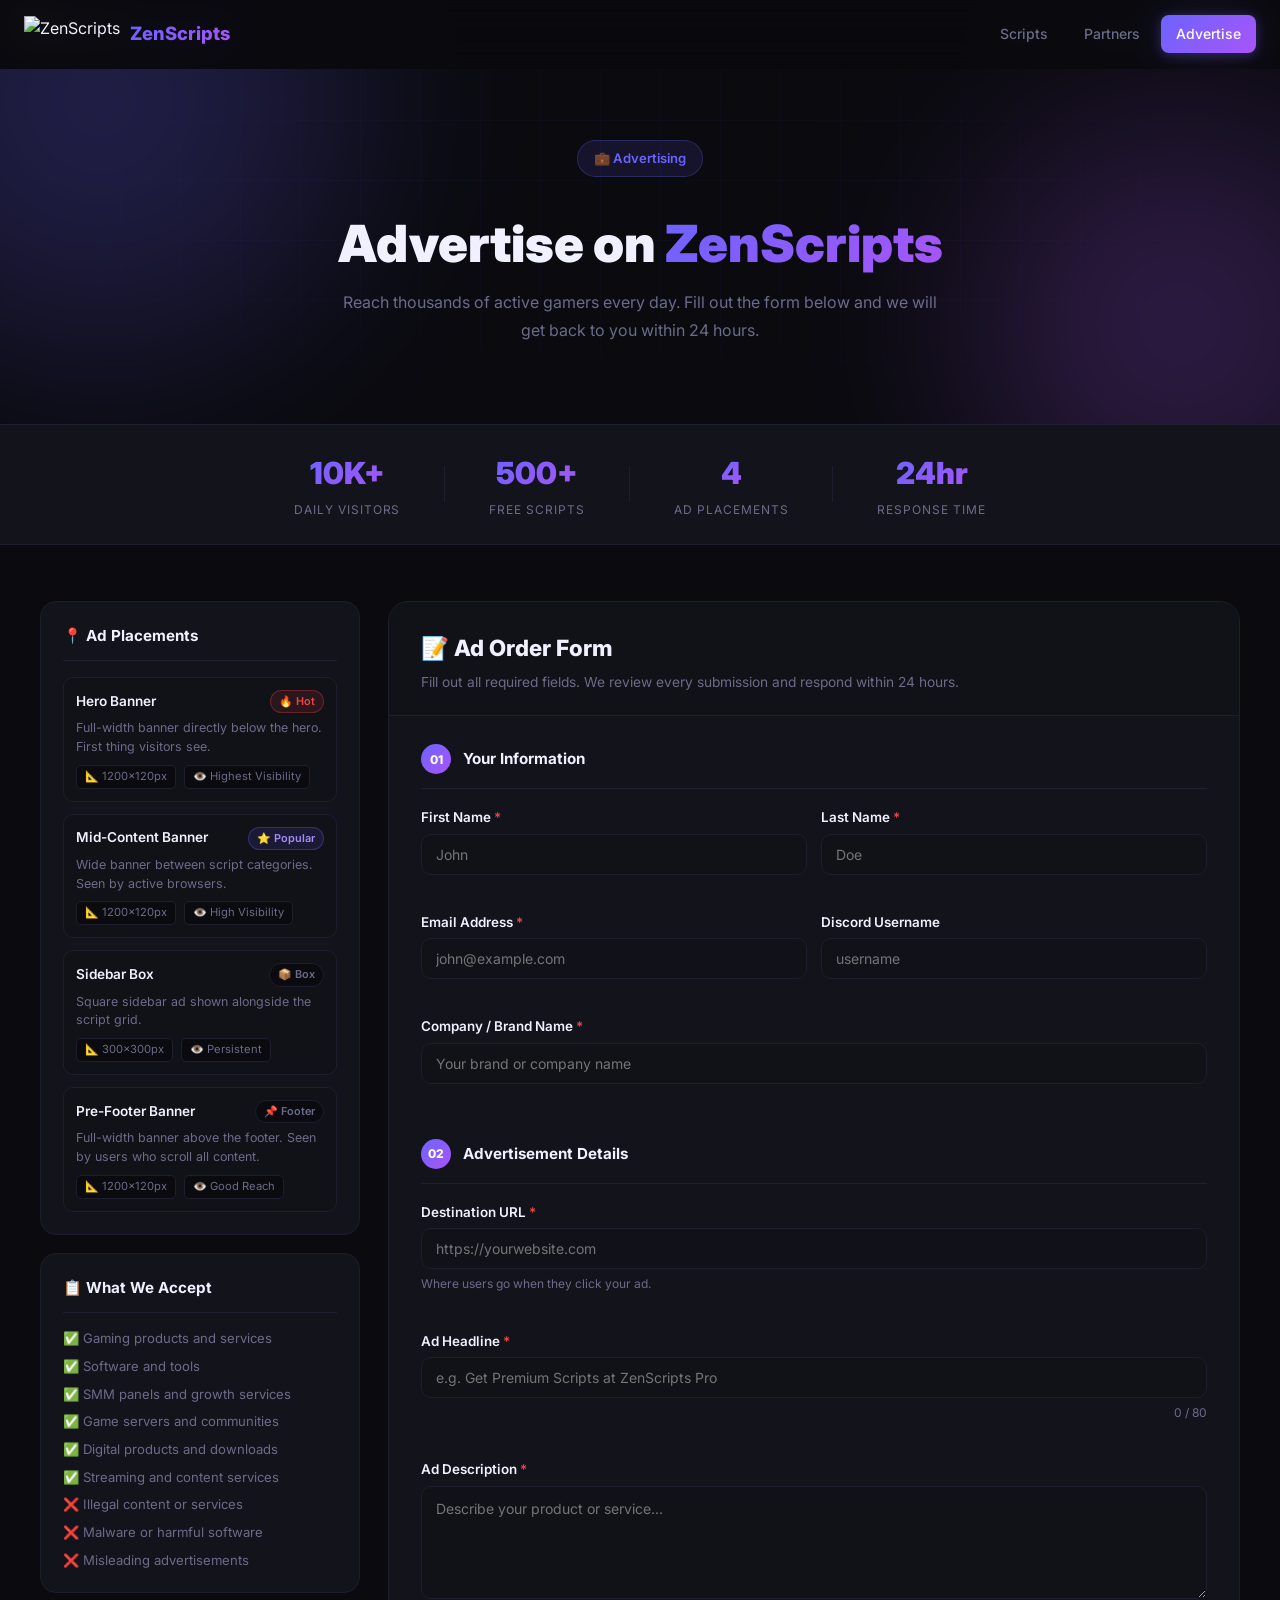
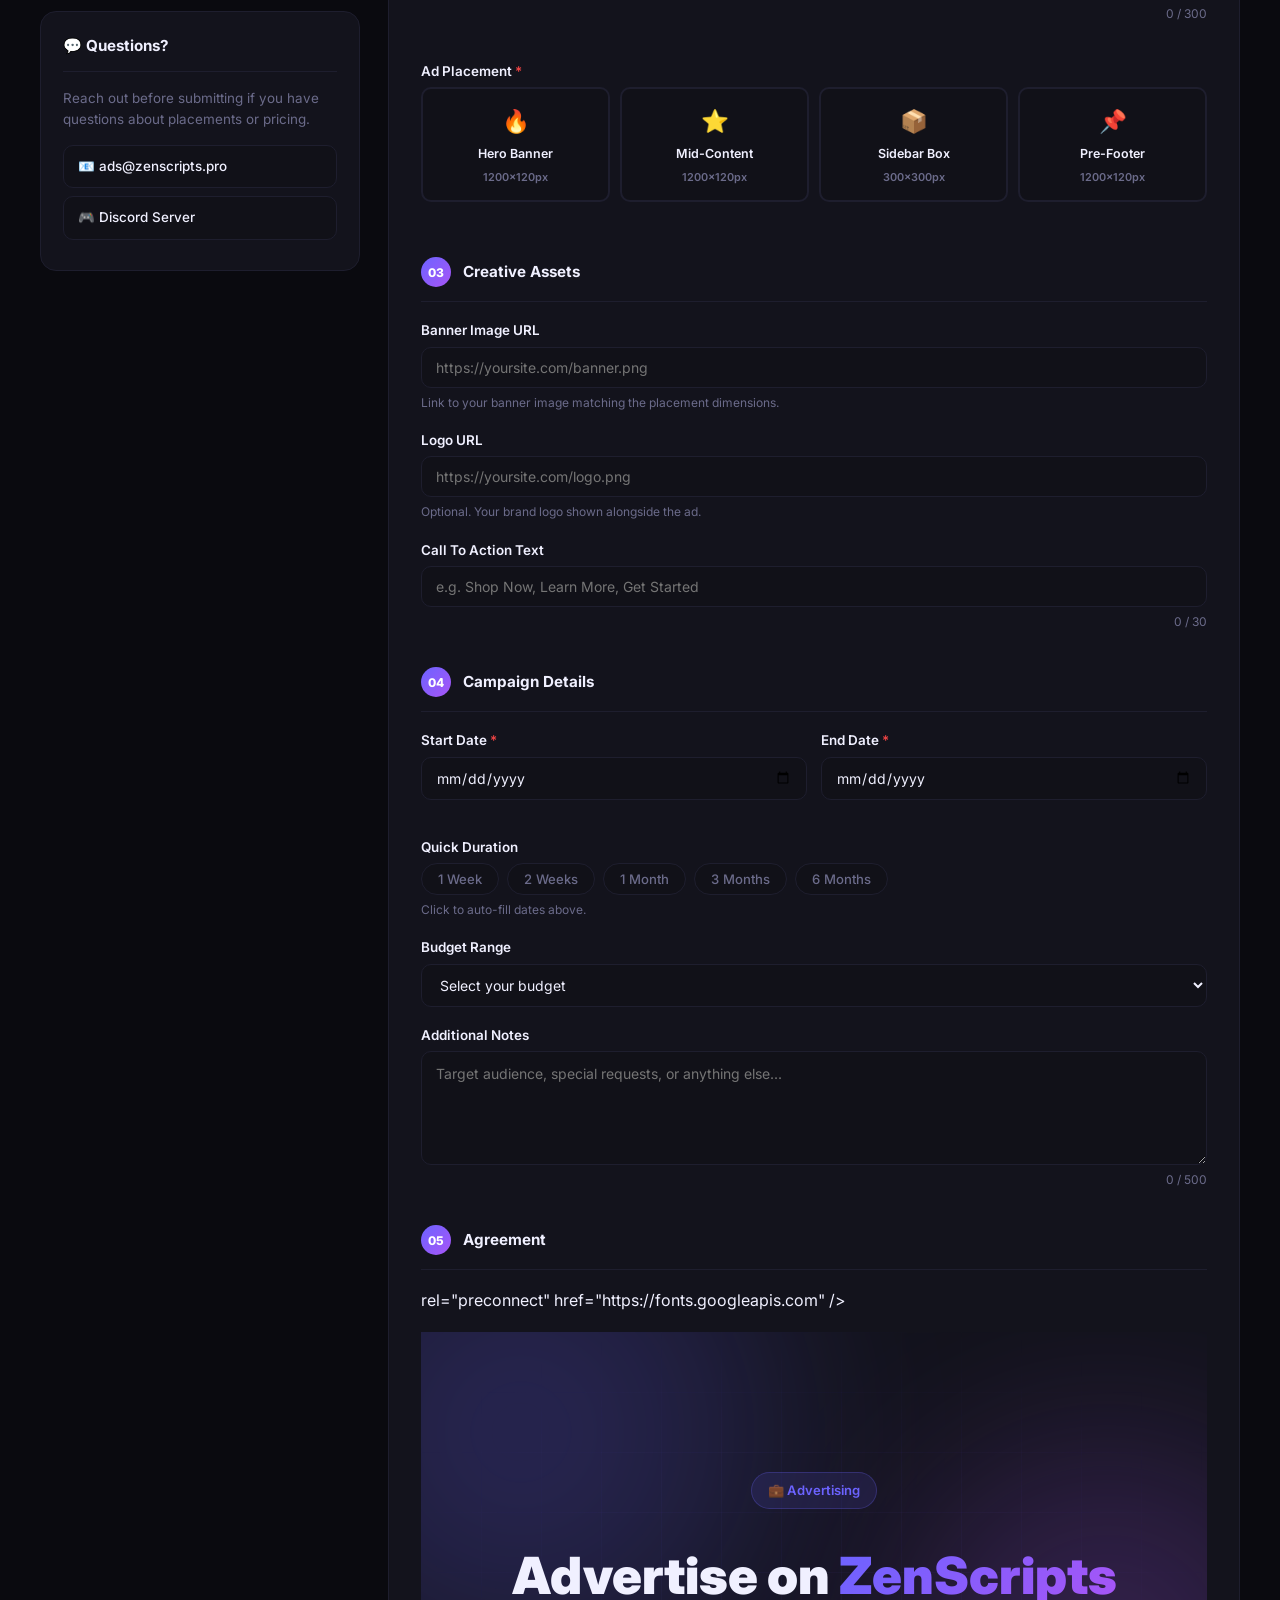
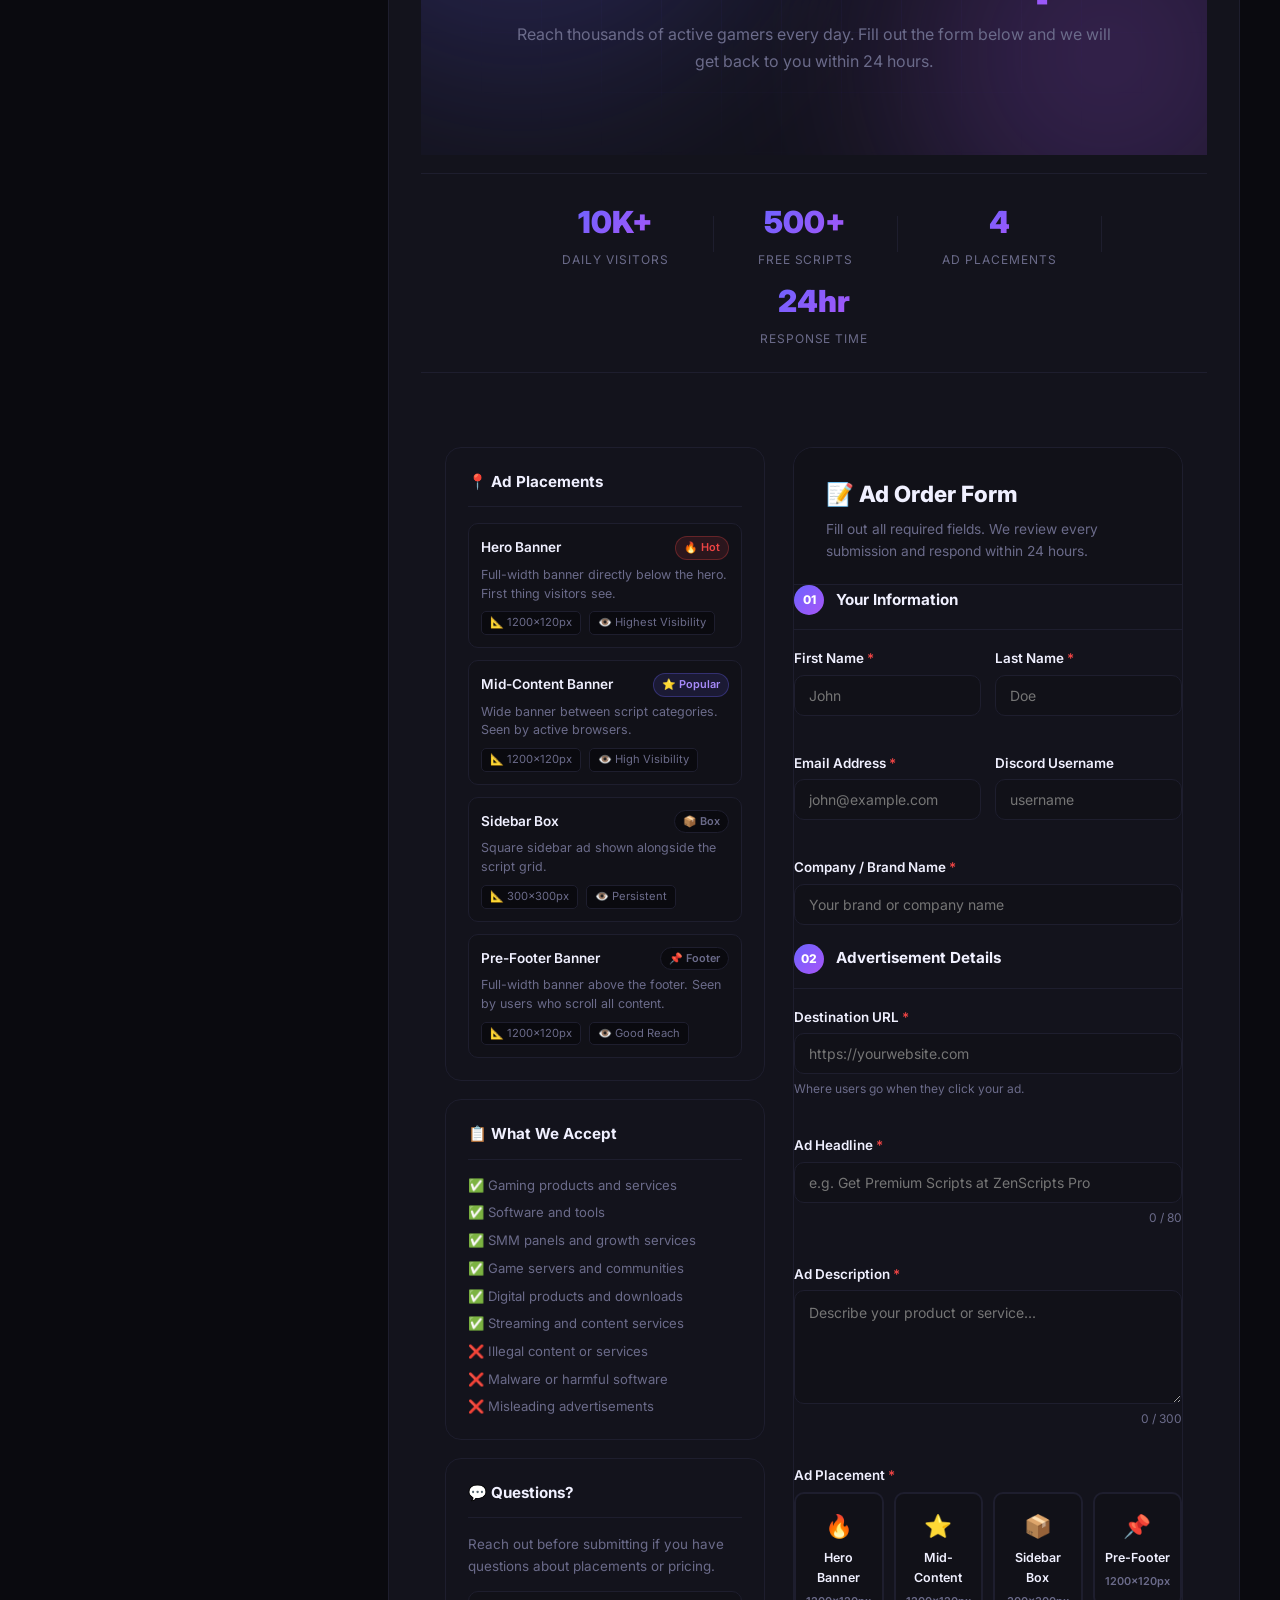
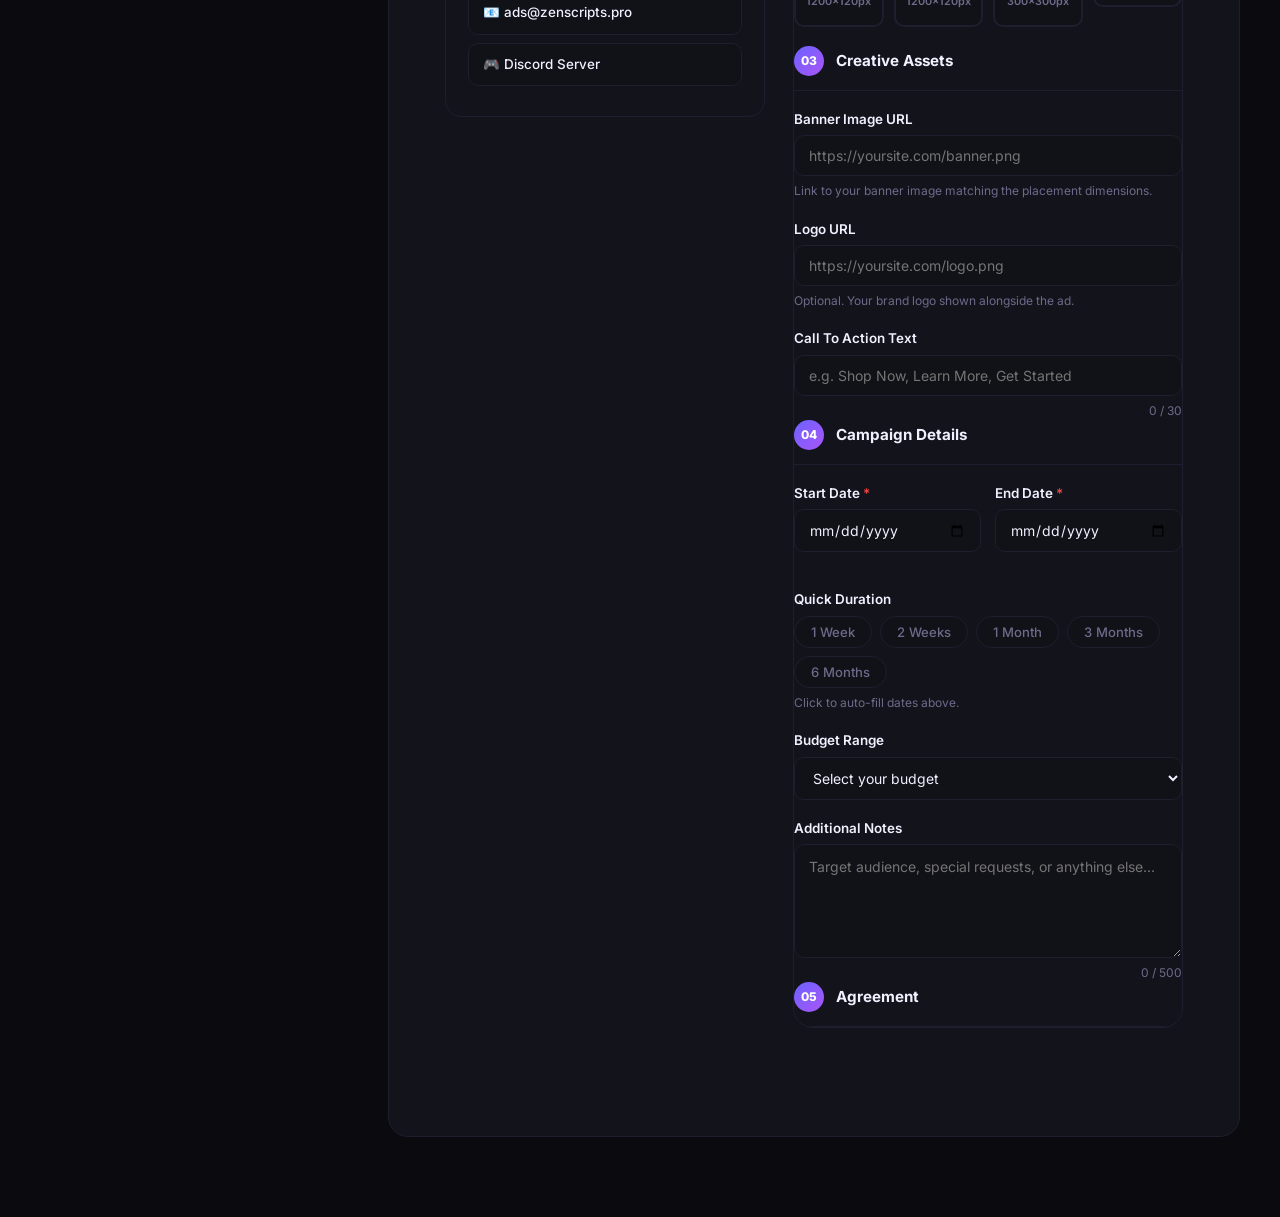
==== commit ed34899b: "Refactor ad-form.html for improved structure and clarity Updated the ad form HTML structure, includi" ====
--- a/ad-form.html
+++ b/ad-form.html
@@ -3,34 +3,33 @@
 <head>
   <meta charset="UTF-8" />
   <meta name="viewport" content="width=device-width, initial-scale=1.0" />
-  <title>Advertise With Us — ZenScripts</title>
-  <meta name="description" content="Place your advertisement on ZenScripts and reach thousands of daily gamers." />
-  <link rel="stylesheet" href="styles.css" />
-  <link rel="stylesheet" href="adform.css" />
-  <link rel="preconnect" href="https://fonts.googleapis.com" />
+  <title>Advertise — ZenScripts</title>
+  <link rel="stylesheet" href="./styles.css" />
+  <link rel="stylesheet" href="./adform.css" />
+  <link  rel="preconnect" href="https://fonts.googleapis.com" />
   <link href="https://fonts.googleapis.com/css2?family=Inter:wght@400;500;600;700;800;900&display=swap" rel="stylesheet" />
 </head>
 <body>
 
   <nav class="navbar" id="navbar">
     <div class="nav-inner">
-      <a href="index.html" class="nav-logo">
+      <a href="./index.html" class="nav-logo">
         <img src="https://storage.perfectcdn.com/n4s4s1/3c0zw7ujt2i3axow.png" alt="ZenScripts" class="nav-logo-img" />
         <span class="nav-logo-text">ZenScripts</span>
       </a>
       <div class="nav-links">
-        <a href="index.html#scripts" class="nav-link">Scripts</a>
-        <a href="index.html#partners" class="nav-link">Partners</a>
-        <a href="ad-form.html" class="nav-link nav-cta">Advertise</a>
+        <a href="./index.html#scripts" class="nav-link">Scripts</a>
+        <a href="./index.html#partners" class="nav-link">Partners</a>
+        <a href="./ad-form.html" class="nav-link nav-cta">Advertise</a>
       </div>
-      <button class="hamburger" id="hamburger">
+      <button class="hamburger" id="hamburger" aria-label="Toggle menu">
         <span></span><span></span><span></span>
       </button>
     </div>
     <div class="mobile-menu" id="mobile-menu">
-      <a href="index.html#scripts">Scripts</a>
-      <a href="index.html#partners">Partners</a>
-      <a href="ad-form.html">Advertise</a>
+      <a href="./index.html#scripts">Scripts</a>
+      <a href="./index.html#partners">Partners</a>
+      <a href="./ad-form.html">Advertise</a>
     </div>
   </nav>
 
@@ -65,7 +64,6 @@
         <div class="aform-card">
           <h3>📍 Ad Placements</h3>
           <div class="placement-list">
-
             <div class="placement-item">
               <div class="placement-item-top">
                 <span class="placement-name">Hero Banner</span>
@@ -77,7 +75,6 @@
                 <span>👁️ Highest Visibility</span>
               </div>
             </div>
-
             <div class="placement-item">
               <div class="placement-item-top">
                 <span class="placement-name">Mid-Content Banner</span>
@@ -89,19 +86,17 @@
                 <span>👁️ High Visibility</span>
               </div>
             </div>
-
             <div class="placement-item">
               <div class="placement-item-top">
                 <span class="placement-name">Sidebar Box</span>
                 <span class="placement-badge">📦 Box</span>
               </div>
-              <p>Square sidebar ad shown alongside the script grid. Persistent scroll.</p>
+              <p>Square sidebar ad shown alongside the script grid.</p>
               <div class="placement-meta">
                 <span>📐 300×300px</span>
                 <span>👁️ Persistent</span>
               </div>
             </div>
-
             <div class="placement-item">
               <div class="placement-item-top">
                 <span class="placement-name">Pre-Footer Banner</span>
@@ -113,7 +108,6 @@
                 <span>👁️ Good Reach</span>
               </div>
             </div>
-
           </div>
         </div>
 
@@ -152,7 +146,6 @@
 
             <div class="form-section">
               <div class="form-section-label"><span class="fsnum">01</span> Your Information</div>
-
               <div class="form-row two-col">
                 <div class="form-group">
                   <label>First Name <span class="req">*</span></label>
@@ -165,7 +158,6 @@
                   <span class="ferr" id="err-lastName"></span>
                 </div>
               </div>
-
               <div class="form-row two-col">
                 <div class="form-group">
                   <label>Email Address <span class="req">*</span></label>
@@ -174,10 +166,9 @@
                 </div>
                 <div class="form-group">
                   <label>Discord Username</label>
-                  <input type="text" id="discord" placeholder="username or user#0000" />
-                </div>
-              </div>
-
+                  <input type="text" id="discord" placeholder="username" />
+                </div>
+              </div>
               <div class="form-group">
                 <label>Company / Brand Name <span class="req">*</span></label>
                 <input type="text" id="company" placeholder="Your brand or company name" required />
@@ -187,28 +178,24 @@
 
             <div class="form-section">
               <div class="form-section-label"><span class="fsnum">02</span> Advertisement Details</div>
-
               <div class="form-group">
                 <label>Destination URL <span class="req">*</span></label>
                 <input type="url" id="adUrl" placeholder="https://yourwebsite.com" required />
                 <span class="fhint">Where users go when they click your ad.</span>
                 <span class="ferr" id="err-adUrl"></span>
               </div>
-
               <div class="form-group">
                 <label>Ad Headline <span class="req">*</span></label>
                 <input type="text" id="adTitle" placeholder="e.g. Get Premium Scripts at ZenScripts Pro" maxlength="80" required />
                 <span class="fhint char-count" id="count-adTitle">0 / 80</span>
                 <span class="ferr" id="err-adTitle"></span>
               </div>
-
               <div class="form-group">
                 <label>Ad Description <span class="req">*</span></label>
                 <textarea id="adDesc" placeholder="Describe your product or service..." maxlength="300" rows="4" required></textarea>
                 <span class="fhint char-count" id="count-adDesc">0 / 300</span>
                 <span class="ferr" id="err-adDesc"></span>
               </div>
-
               <div class="form-group">
                 <label>Ad Placement <span class="req">*</span></label>
                 <div class="placement-grid">
@@ -251,19 +238,16 @@
 
             <div class="form-section">
               <div class="form-section-label"><span class="fsnum">03</span> Creative Assets</div>
-
               <div class="form-group">
                 <label>Banner Image URL</label>
                 <input type="url" id="adImage" placeholder="https://yoursite.com/banner.png" />
                 <span class="fhint">Link to your banner image matching the placement dimensions.</span>
               </div>
-
               <div class="form-group">
                 <label>Logo URL</label>
                 <input type="url" id="adLogo" placeholder="https://yoursite.com/logo.png" />
                 <span class="fhint">Optional. Your brand logo shown alongside the ad.</span>
               </div>
-
               <div class="form-group">
                 <label>Call To Action Text</label>
                 <input type="text" id="adCta" placeholder="e.g. Shop Now, Learn More, Get Started" maxlength="30" />
@@ -273,7 +257,6 @@
 
             <div class="form-section">
               <div class="form-section-label"><span class="fsnum">04</span> Campaign Details</div>
-
               <div class="form-row two-col">
                 <div class="form-group">
                   <label>Start Date <span class="req">*</span></label>
@@ -286,7 +269,6 @@
                   <span class="ferr" id="err-endDate"></span>
                 </div>
               </div>
-
               <div class="form-group">
                 <label>Quick Duration</label>
                 <div class="duration-pills">
@@ -298,7 +280,6 @@
                 </div>
                 <span class="fhint">Click to auto-fill dates above.</span>
               </div>
-
               <div class="form-group">
                 <label>Budget Range</label>
                 <select id="budget">
@@ -312,95 +293,308 @@
                   <option value="discuss">Prefer to Discuss</option>
                 </select>
               </div>
-
-              <div class              <div class="form-group">
+              <div class="form-group">
                 <label>Additional Notes</label>
-                <textarea id="notes" placeholder="Target audience, special requests, or anything else we should know..." rows="4" maxlength="500"></textarea>
+                <textarea id="notes" placeholder="Target audience, special requests, or anything else..." rows="4" maxlength="500"></textarea>
                 <span class="fhint char-count" id="count-notes">0 / 500</span>
               </div>
             </div>
 
             <div class="form-section">
               <div class="form-section-label"><span class="fsnum">05</span> Agreement</div>
-
-              <div class="form-group">
-                <label class="check-label">
-                  <input type="checkbox" id="agreeTerms" required />
-                  <span class="check-box"></span>
-                  <span class="check-text">I confirm my advertisement complies with ZenScripts advertising guidelines and does not contain illegal, harmful, or misleading content. <span class="req">*</span></span>
-                </label>
-                <span class="ferr" id="err-agreeTerms"></span>
-              </div>
-
-              <div class="form-group">
-                <label class="check-label">
-                  <input type="checkbox" id="agreeContact" required />
-                  <span class="check-box"></span>
-                  <span class="check-text">I agree to be contacted by ZenScripts regarding my advertisement order. <span class="req">*</span></span>
-                </label>
-                <span class="ferr" id="err-agreeContact"></span>
-              </div>
-            </div>
-
-            <div class="form-submit-row">
-              <div class="form-submit-info">
-                <span>🔒 Your info is kept private.</span>
-                <span>⚡ We respond within 24 hours.</span>
-              </div>
-              <button type="submit" class="btn btn-primary submit-btn" id="submit-btn">
-                Submit Ad Order →
-              </button>
-            </div>
-
-          </form>
-
-          <div class="form-success hidden" id="form-success">
-            <div class="success-icon">✅</div>
-            <h2>Order Received!</h2>
-            <p>Thanks for your submission. We have received your ad order and will review it shortly. Expect a response within <strong>24 hours</strong> to the email you provided.</p>
-            <div class="success-details" id="success-details"></div>
-            <div class="success-actions">
-              <a href="index.html" class="btn btn-primary">Back to Scripts</a>
-              <button class="btn btn-ghost" id="submit-another">Submit Another</button>
+                rel="preconnect" href="https://fonts.googleapis.com" />
+  <link href="https://fonts.googleapis.com/css2?family=Inter:wght@400;500;600;700;800;900&display=swap" rel="stylesheet" />
+</head>
+<body>
+
+  <nav class="navbar" id="navbar">
+    <div class="nav-inner">
+      <a href="./index.html" class="nav-logo">
+        <img src="https://storage.perfectcdn.com/n4s4s1/3c0zw7ujt2i3axow.png" alt="ZenScripts" class="nav-logo-img" />
+        <span class="nav-logo-text">ZenScripts</span>
+      </a>
+      <div class="nav-links">
+        <a href="./index.html#scripts" class="nav-link">Scripts</a>
+        <a href="./index.html#partners" class="nav-link">Partners</a>
+        <a href="./ad-form.html" class="nav-link nav-cta">Advertise</a>
+      </div>
+      <button class="hamburger" id="hamburger" aria-label="Toggle menu">
+        <span></span><span></span><span></span>
+      </button>
+    </div>
+    <div class="mobile-menu" id="mobile-menu">
+      <a href="./index.html#scripts">Scripts</a>
+      <a href="./index.html#partners">Partners</a>
+      <a href="./ad-form.html">Advertise</a>
+    </div>
+  </nav>
+
+  <div class="adform-hero">
+    <div class="hero-bg">
+      <div class="orb orb-1"></div>
+      <div class="orb orb-2"></div>
+      <div class="hero-grid"></div>
+    </div>
+    <div class="adform-hero-content">
+      <div class="hero-badge">💼 Advertising</div>
+      <h1>Advertise on <span class="gradient-text">ZenScripts</span></h1>
+      <p>Reach thousands of active gamers every day. Fill out the form below and we will get back to you within 24 hours.</p>
+    </div>
+  </div>
+
+  <div class="adform-stats">
+    <div class="astat"><span class="astat-n">10K+</span><span class="astat-l">Daily Visitors</span></div>
+    <div class="astat-div"></div>
+    <div class="astat"><span class="astat-n">500+</span><span class="astat-l">Free Scripts</span></div>
+    <div class="astat-div"></div>
+    <div class="astat"><span class="astat-n">4</span><span class="astat-l">Ad Placements</span></div>
+    <div class="astat-div"></div>
+    <div class="astat"><span class="astat-n">24hr</span><span class="astat-l">Response Time</span></div>
+  </div>
+
+  <main class="adform-main">
+    <div class="adform-wrap">
+
+      <aside class="adform-sidebar">
+
+        <div class="aform-card">
+          <h3>📍 Ad Placements</h3>
+          <div class="placement-list">
+            <div class="placement-item">
+              <div class="placement-item-top">
+                <span class="placement-name">Hero Banner</span>
+                <span class="placement-badge hot">🔥 Hot</span>
+              </div>
+              <p>Full-width banner directly below the hero. First thing visitors see.</p>
+              <div class="placement-meta">
+                <span>📐 1200×120px</span>
+                <span>👁️ Highest Visibility</span>
+              </div>
+            </div>
+            <div class="placement-item">
+              <div class="placement-item-top">
+                <span class="placement-name">Mid-Content Banner</span>
+                <span class="placement-badge pop">⭐ Popular</span>
+              </div>
+              <p>Wide banner between script categories. Seen by active browsers.</p>
+              <div class="placement-meta">
+                <span>📐 1200×120px</span>
+                <span>👁️ High Visibility</span>
+              </div>
+            </div>
+            <div class="placement-item">
+              <div class="placement-item-top">
+                <span class="placement-name">Sidebar Box</span>
+                <span class="placement-badge">📦 Box</span>
+              </div>
+              <p>Square sidebar ad shown alongside the script grid.</p>
+              <div class="placement-meta">
+                <span>📐 300×300px</span>
+                <span>👁️ Persistent</span>
+              </div>
+            </div>
+            <div class="placement-item">
+              <div class="placement-item-top">
+                <span class="placement-name">Pre-Footer Banner</span>
+                <span class="placement-badge">📌 Footer</span>
+              </div>
+              <p>Full-width banner above the footer. Seen by users who scroll all content.</p>
+              <div class="placement-meta">
+                <span>📐 1200×120px</span>
+                <span>👁️ Good Reach</span>
+              </div>
             </div>
           </div>
-
         </div>
-      </div>
-    </div>
-  </main>
-
-  <footer class="footer">
-    <div class="footer-inner">
-      <div class="footer-top">
-        <div class="footer-brand">
-          <img src="https://storage.perfectcdn.com/n4s4s1/3c0zw7ujt2i3axow.png" alt="ZenScripts" class="footer-logo-img" />
-          <p>Free scripts for the gaming community. No paywalls. No limits.</p>
+
+        <div class="aform-card">
+          <h3>📋 What We Accept</h3>
+          <ul class="accept-list">
+            <li>✅ Gaming products and services</li>
+            <li>✅ Software and tools</li>
+            <li>✅ SMM panels and growth services</li>
+            <li>✅ Game servers and communities</li>
+            <li>✅ Digital products and downloads</li>
+            <li>✅ Streaming and content services</li>
+            <li>❌ Illegal content or services</li>
+            <li>❌ Malware or harmful software</li>
+            <li>❌ Misleading advertisements</li>
+          </ul>
         </div>
-        <div class="footer-col">
-          <h4>Site</h4>
-          <a href="index.html#scripts">Browse Scripts</a>
-          <a href="index.html#partners">Partners</a>
-          <a href="ad-form.html">Advertise</a>
+
+        <div class="aform-card">
+          <h3>💬 Questions?</h3>
+          <p>Reach out before submitting if you have questions about placements or pricing.</p>
+          <a href="mailto:ads@zenscripts.pro" class="contact-link">📧 ads@zenscripts.pro</a>
+          <a href="https://discord.gg/zenscripts" target="_blank" rel="noopener" class="contact-link">🎮 Discord Server</a>
         </div>
-        <div class="footer-col">
-          <h4>Partners</h4>
-          <a href="https://cheapsmm.lol" target="_blank" rel="noopener">CheapSMM</a>
-          <a href="https://zenscripts.pro" target="_blank" rel="noopener">ZenScripts Pro</a>
-        </div>
-        <div class="footer-col">
-          <h4>Community</h4>
-          <a href="https://discord.gg/zenscripts" target="_blank" rel="noopener">Discord</a>
-          <a href="ad-form.html">Place an Ad</a>
-        </div>
-      </div>
-      <div class="footer-bottom">
-        <p>© 2024 ZenScripts. All rights reserved.</p>
-        <p class="footer-disc">Scripts are provided for educational purposes. Use responsibly.</p>
-      </div>
-    </div>
-  </footer>
-
-  <script src="adform.js"></script>
-</body>
-</html>
+
+      </aside>
+
+      <div class="adform-form-wrap">
+        <div class="form-card">
+          <div class="form-card-head">
+            <h2>📝 Ad Order Form</h2>
+            <p>Fill out all required fields. We review every submission and respond within 24 hours.</p>
+          </div>
+
+          <form id="ad-form" novalidate>
+
+            <div class="form-section">
+              <div class="form-section-label"><span class="fsnum">01</span> Your Information</div>
+              <div class="form-row two-col">
+                <div class="form-group">
+                  <label>First Name <span class="req">*</span></label>
+                  <input type="text" id="firstName" placeholder="John" required />
+                  <span class="ferr" id="err-firstName"></span>
+                </div>
+                <div class="form-group">
+                  <label>Last Name <span class="req">*</span></label>
+                  <input type="text" id="lastName" placeholder="Doe" required />
+                  <span class="ferr" id="err-lastName"></span>
+                </div>
+              </div>
+              <div class="form-row two-col">
+                <div class="form-group">
+                  <label>Email Address <span class="req">*</span></label>
+                  <input type="email" id="email" placeholder="john@example.com" required />
+                  <span class="ferr" id="err-email"></span>
+                </div>
+                <div class="form-group">
+                  <label>Discord Username</label>
+                  <input type="text" id="discord" placeholder="username" />
+                </div>
+              </div>
+              <div class="form-group">
+                <label>Company / Brand Name <span class="req">*</span></label>
+                <input type="text" id="company" placeholder="Your brand or company name" required />
+                <span class="ferr" id="err-company"></span>
+              </div>
+            </div>
+
+            <div class="form-section">
+              <div class="form-section-label"><span class="fsnum">02</span> Advertisement Details</div>
+              <div class="form-group">
+                <label>Destination URL <span class="req">*</span></label>
+                <input type="url" id="adUrl" placeholder="https://yourwebsite.com" required />
+                <span class="fhint">Where users go when they click your ad.</span>
+                <span class="ferr" id="err-adUrl"></span>
+              </div>
+              <div class="form-group">
+                <label>Ad Headline <span class="req">*</span></label>
+                <input type="text" id="adTitle" placeholder="e.g. Get Premium Scripts at ZenScripts Pro" maxlength="80" required />
+                <span class="fhint char-count" id="count-adTitle">0 / 80</span>
+                <span class="ferr" id="err-adTitle"></span>
+              </div>
+              <div class="form-group">
+                <label>Ad Description <span class="req">*</span></label>
+                <textarea id="adDesc" placeholder="Describe your product or service..." maxlength="300" rows="4" required></textarea>
+                <span class="fhint char-count" id="count-adDesc">0 / 300</span>
+                <span class="ferr" id="err-adDesc"></span>
+              </div>
+              <div class="form-group">
+                <label>Ad Placement <span class="req">*</span></label>
+                <div class="placement-grid">
+                  <label class="placement-opt">
+                    <input type="radio" name="placement" value="hero" required />
+                    <div class="placement-opt-card">
+                      <span class="poc-icon">🔥</span>
+                      <span class="poc-name">Hero Banner</span>
+                      <span class="poc-size">1200×120px</span>
+                    </div>
+                  </label>
+                  <label class="placement-opt">
+                    <input type="radio" name="placement" value="mid" />
+                    <div class="placement-opt-card">
+                      <span class="poc-icon">⭐</span>
+                      <span class="poc-name">Mid-Content</span>
+                      <span class="poc-size">1200×120px</span>
+                    </div>
+                  </label>
+                  <label class="placement-opt">
+                    <input type="radio" name="placement" value="sidebar" />
+                    <div class="placement-opt-card">
+                      <span class="poc-icon">📦</span>
+                      <span class="poc-name">Sidebar Box</span>
+                      <span class="poc-size">300×300px</span>
+                    </div>
+                  </label>
+                  <label class="placement-opt">
+                    <input type="radio" name="placement" value="footer" />
+                    <div class="placement-opt-card">
+                      <span class="poc-icon">📌</span>
+                      <span class="poc-name">Pre-Footer</span>
+                      <span class="poc-size">1200×120px</span>
+                    </div>
+                  </label>
+                </div>
+                <span class="ferr" id="err-placement"></span>
+              </div>
+            </div>
+
+            <div class="form-section">
+              <div class="form-section-label"><span class="fsnum">03</span> Creative Assets</div>
+              <div class="form-group">
+                <label>Banner Image URL</label>
+                <input type="url" id="adImage" placeholder="https://yoursite.com/banner.png" />
+                <span class="fhint">Link to your banner image matching the placement dimensions.</span>
+              </div>
+              <div class="form-group">
+                <label>Logo URL</label>
+                <input type="url" id="adLogo" placeholder="https://yoursite.com/logo.png" />
+                <span class="fhint">Optional. Your brand logo shown alongside the ad.</span>
+              </div>
+              <div class="form-group">
+                <label>Call To Action Text</label>
+                <input type="text" id="adCta" placeholder="e.g. Shop Now, Learn More, Get Started" maxlength="30" />
+                <span class="fhint char-count" id="count-adCta">0 / 30</span>
+              </div>
+            </div>
+
+            <div class="form-section">
+              <div class="form-section-label"><span class="fsnum">04</span> Campaign Details</div>
+              <div class="form-row two-col">
+                <div class="form-group">
+                  <label>Start Date <span class="req">*</span></label>
+                  <input type="date" id="startDate" required />
+                  <span class="ferr" id="err-startDate"></span>
+                </div>
+                <div class="form-group">
+                  <label>End Date <span class="req">*</span></label>
+                  <input type="date" id="endDate" required />
+                  <span class="ferr" id="err-endDate"></span>
+                </div>
+              </div>
+              <div class="form-group">
+                <label>Quick Duration</label>
+                <div class="duration-pills">
+                  <button type="button" class="dur-pill" data-days="7">1 Week</button>
+                  <button type="button" class="dur-pill" data-days="14">2 Weeks</button>
+                  <button type="button" class="dur-pill" data-days="30">1 Month</button>
+                  <button type="button" class="dur-pill" data-days="90">3 Months</button>
+                  <button type="button" class="dur-pill" data-days="180">6 Months</button>
+                </div>
+                <span class="fhint">Click to auto-fill dates above.</span>
+              </div>
+              <div class="form-group">
+                <label>Budget Range</label>
+                <select id="budget">
+                  <option value="" disabled selected>Select your budget</option>
+                  <option value="under-50">Under $50</option>
+                  <option value="50-100">$50 – $100</option>
+                  <option value="100-250">$100 – $250</option>
+                  <option value="250-500">$250 – $500</option>
+                  <option value="500-1000">$500 – $1,000</option>
+                  <option value="1000+">$1,000+</option>
+                  <option value="discuss">Prefer to Discuss</option>
+                </select>
+              </div>
+              <div class="form-group">
+                <label>Additional Notes</label>
+                <textarea id="notes" placeholder="Target audience, special requests, or anything else..." rows="4" maxlength="500"></textarea>
+                <span class="fhint char-count" id="count-notes">0 / 500</span>
+              </div>
+            </div>
+
+            <div class="form-section">
+              <div class="form-section-label"><span class="fsnum">05</span> Agreement</div>
--- a/styles.css
+++ b/styles.css
@@ -1,24 +1,24 @@
 :root {
-  --bg:           #0a0a0f;
-  --bg2:          #111118;
-  --card:         #13131c;
-  --card-h:       #1a1a26;
-  --border:       #1e1e2e;
-  --border-h:     #2e2e4e;
-  --accent:       #6c63ff;
-  --text:         #f0f0ff;
-  --muted:        #6b6b8a;
-  --dim:          #3a3a5c;
-  --grad:         linear-gradient(135deg, #6c63ff, #a855f7);
-  --new-bg:       rgba(16,185,129,0.12);
-  --new-text:     #10b981;
-  --new-border:   rgba(16,185,129,0.3);
-  --pop-bg:       rgba(245,158,11,0.12);
-  --pop-text:     #f59e0b;
-  --pop-border:   rgba(245,158,11,0.3);
-  --rec-bg:       rgba(108,99,255,0.12);
-  --rec-text:     #a78bfa;
-  --rec-border:   rgba(108,99,255,0.3);
+  --bg:          #0a0a0f;
+  --bg2:         #111118;
+  --card:        #13131c;
+  --card-h:      #1a1a26;
+  --border:      #1e1e2e;
+  --border-h:    #2e2e4e;
+  --accent:      #6c63ff;
+  --text:        #f0f0ff;
+  --muted:       #6b6b8a;
+  --dim:         #3a3a5c;
+  --grad:        linear-gradient(135deg, #6c63ff, #a855f7);
+  --new-bg:      rgba(16,185,129,0.12);
+  --new-text:    #10b981;
+  --new-border:  rgba(16,185,129,0.3);
+  --pop-bg:      rgba(245,158,11,0.12);
+  --pop-text:    #f59e0b;
+  --pop-border:  rgba(245,158,11,0.3);
+  --rec-bg:      rgba(108,99,255,0.12);
+  --rec-text:    #a78bfa;
+  --rec-border:  rgba(108,99,255,0.3);
 }
 
 *, *::before, *::after { box-sizing: border-box; margin: 0; padding: 0; }
@@ -62,6 +62,7 @@
   transition: all 0.2s;
   cursor: pointer;
   white-space: nowrap;
+  text-decoration: none;
 }
 .btn-primary {
   background: var(--grad);
@@ -97,16 +98,8 @@
   align-items: center;
   justify-content: space-between;
 }
-.nav-logo {
-  display: flex;
-  align-items: center;
-  gap: 10px;
-}
-.nav-logo-img {
-  height: 36px;
-  width: auto;
-  object-fit: contain;
-}
+.nav-logo { display: flex; align-items: center; gap: 10px; }
+.nav-logo-img { height: 36px; width: auto; object-fit: contain; }
 .nav-logo-text {
   font-size: 1.15rem;
   font-weight: 800;
@@ -130,14 +123,12 @@
   color: #fff !important;
   box-shadow: 0 2px 12px rgba(108,99,255,0.3);
 }
-.nav-cta:hover { transform: translateY(-1px); box-shadow: 0 4px 20px rgba(108,99,255,0.5); background: var(--grad); }
-
+.nav-cta:hover { transform: translateY(-1px); box-shadow: 0 4px 20px rgba(108,99,255,0.5); }
 .hamburger { display: none; flex-direction: column; gap: 5px; background: none; border: none; padding: 8px; }
 .hamburger span { display: block; width: 22px; height: 2px; background: var(--text); border-radius: 2px; transition: all 0.3s; }
 .hamburger.open span:nth-child(1) { transform: translateY(7px) rotate(45deg); }
 .hamburger.open span:nth-child(2) { opacity: 0; }
 .hamburger.open span:nth-child(3) { transform: translateY(-7px) rotate(-45deg); }
-
 .mobile-menu { display: none; flex-direction: column; padding: 12px 24px 16px; border-top: 1px solid var(--border); gap: 4px; }
 .mobile-menu.open { display: flex; }
 .mobile-menu a { padding: 11px 14px; border-radius: 8px; color: var(--muted); font-size: 0.9rem; font-weight: 500; transition: all 0.2s; }
@@ -151,9 +142,9 @@
   flex-direction: column;
   align-items: center;
   justify-content: center;
-  padding: 120px 24px 60px;
+  padding: 120px 24px  60px;
   overflow: hidden;
-     text-align: center;
+  text-align: center;
 }
 .hero-bg { position: absolute; inset: 0; z-index: 0; }
 .orb {
@@ -172,7 +163,9 @@
 }
 .hero-grid {
   position: absolute; inset: 0;
-  background-image: linear-gradient(rgba(108,99,255,0.04) 1px, transparent 1px), linear-gradient(90deg, rgba(108,99,255,0.04) 1px, transparent 1px);
+  background-image:
+    linear-gradient(rgba(108,99,255,0.04) 1px, transparent 1px),
+    linear-gradient(90deg, rgba(108,99,255,0.04) 1px, transparent 1px);
   background-size: 60px 60px;
   mask-image: radial-gradient(ellipse at center, black 30%, transparent 80%);
   -webkit-mask-image: radial-gradient(ellipse at center, black 30%, transparent 80%);
@@ -283,8 +276,7 @@
 }
 .ad-banner-box .ad-label { position: static; margin-bottom: 4px; }
 .ad-banner-box .ad-cta { font-size: 0.88rem; }
-
-.mid-banner-wrap { padding: 20px 0 0; }
+.mid-banner-wrap { padding: 32px 0 0; }
 .footer-banner-wrap { max-width: 1280px; margin: 0 auto; padding: 0 24px 32px; }
 
 /* SECTION HEADER */
@@ -295,7 +287,6 @@
 /* PARTNERS */
 .partners-section { padding: 80px 0; border-top: 1px solid var(--border); }
 .partners-grid { display: grid; grid-template-columns: repeat(auto-fit, minmax(440px, 1fr)); gap: 24px; }
-
 .partner-card {
   background: var(--card);
   border: 1px solid var(--border);
@@ -320,42 +311,15 @@
 }
 .partner-card:hover { border-color: var(--border-h); background: var(--card-h); transform: translateY(-4px); box-shadow: 0 14px 40px rgba(0,0,0,0.4); }
 .partner-card:hover::after { opacity: 1; }
-
 .partner-top { display: flex; align-items: center; justify-content: space-between; gap: 16px; }
 .partner-logo-wrap { display: flex; align-items: center; gap: 16px; }
-.partner-logo {
-  height: 56px;
-  width: auto;
-  max-width: 140px;
-  object-fit: contain;
-  border-radius: 10px;
-  background: var(--bg2);
-  border: 1px solid var(--border);
-  padding: 8px 12px;
-}
-.partner-name-wrap {}
+.partner-logo { height: 56px; width: auto; max-width: 140px; object-fit: contain; border-radius: 10px; background: var(--bg2); border: 1px solid var(--border); padding: 8px 12px; }
 .partner-name { font-size: 1.25rem; font-weight: 800; color: var(--text); }
 .partner-tagline { font-size: 0.8rem; color: var(--muted); margin-top: 2px; }
-.partner-badge {
-  padding: 5px 13px;
-  border-radius: 20px;
-  font-size: 0.72rem;
-  font-weight: 700;
-  border: 1px solid;
-  white-space: nowrap;
-  flex-shrink: 0;
-}
+.partner-badge { padding: 5px 13px; border-radius: 20px; font-size: 0.72rem; font-weight: 700; border: 1px solid; white-space: nowrap; flex-shrink: 0; }
 .partner-desc { font-size: 0.88rem; color: var(--muted); line-height: 1.7; }
 .partner-platforms { display: flex; flex-wrap: wrap; gap: 7px; }
-.partner-platform {
-  padding: 4px 11px;
-  background: var(--bg2);
-  border: 1px solid var(--border);
-  border-radius: 6px;
-  font-size: 0.72rem;
-  color: var(--muted);
-  font-weight: 500;
-}
+.partner-platform { padding: 4px 11px; background: var(--bg2); border: 1px solid var(--border); border-radius: 6px; font-size: 0.72rem; color: var(--muted); font-weight: 500; }
 .partner-footer { display: flex; align-items: center; justify-content: space-between; padding-top: 14px; border-top: 1px solid var(--border); }
 .partner-highlight { font-size: 0.85rem; font-weight: 700; color: var(--accent); }
 .partner-visit { font-size: 0.82rem; color: var(--muted); display: flex; align-items: center; gap: 6px; transition: color 0.2s; }
@@ -363,96 +327,33 @@
 
 /* SCRIPTS SECTION */
 .scripts-section { padding: 60px 0 80px; border-top: 1px solid var(--border); }
-
-.controls {
-  display: flex;
-  align-items: center;
-  justify-content: space-between;
-  gap: 16px;
-  margin-bottom: 28px;
-  flex-wrap: wrap;
-}
+.controls { display: flex; align-items: center; justify-content: space-between; gap: 16px; margin-bottom: 28px; flex-wrap: wrap; }
 .controls-left { display: flex; align-items: baseline; gap: 14px; }
 .controls-left h2 { font-size: clamp(1.4rem, 2.5vw, 1.9rem); font-weight: 800; color: var(--text); }
 .result-count { font-size: 0.82rem; color: var(--muted); }
 .controls-right { display: flex; align-items: center; gap: 10px; flex-wrap: wrap; }
-
-.search-box {
-  display: flex;
-  align-items: center;
-  gap: 8px;
-  background: var(--card);
-  border: 1px solid var(--border);
-  border-radius: 10px;
-  padding: 0 14px;
-  transition: border-color 0.2s;
-}
+.search-box { display: flex; align-items: center; gap: 8px; background: var(--card); border: 1px solid var(--border); border-radius: 10px; padding: 0 14px; transition: border-color 0.2s; }
 .search-box:focus-within { border-color: var(--accent); }
 .search-box span { color: var(--muted); font-size: 0.9rem; flex-shrink: 0; }
-.search-box input {
-  background: none;
-  border: none;
-  outline: none;
-  color: var(--text);
-  font-size: 0.875rem;
-  font-family: 'Inter', sans-serif;
-  padding: 10px 0;
-  width: 220px;
-}
+.search-box input { background: none; border: none; outline: none; color: var(--text); font-size: 0.875rem; font-family: 'Inter', sans-serif; padding: 10px 0; width: 220px; }
 .search-box input::placeholder { color: var(--muted); }
 .clear-btn { background: none; border: none; color: var(--muted); font-size: 0.8rem; padding: 4px; transition: color 0.2s; }
 .clear-btn:hover { color: var(--text); }
-
-.sort-select {
-  background: var(--card);
-  border: 1px solid var(--border);
-  border-radius: 10px;
-  color: var(--text);
-  font-size: 0.875rem;
-  font-family: 'Inter', sans-serif;
-  padding: 10px 14px;
-  outline: none;
-  cursor: pointer;
-  transition: border-color 0.2s;
-}
+.sort-select { background: var(--card); border: 1px solid var(--border); border-radius: 10px; color: var(--text); font-size: 0.875rem; font-family: 'Inter', sans-serif; padding: 10px 14px; outline: none; cursor: pointer; transition: border-color 0.2s; }
 .sort-select:focus { border-color: var(--accent); }
 
 /* CATEGORY TABS */
 .cat-tabs-wrap { overflow-x: auto; margin-bottom: 20px; padding-bottom: 4px; }
 .cat-tabs-wrap::-webkit-scrollbar { height: 3px; }
 .cat-tabs { display: flex; gap: 8px; min-width: max-content; }
-.cat-tab {
-  display: flex;
-  align-items: center;
-  gap: 7px;
-  padding: 8px 18px;
-  background: var(--card);
-  border: 1px solid var(--border);
-  border-radius: 8px;
-  color: var(--muted);
-  font-size: 0.85rem;
-  font-weight: 500;
-  cursor: pointer;
-  transition: all 0.2s;
-  white-space: nowrap;
-}
+.cat-tab { display: flex; align-items: center; gap: 7px; padding: 8px 18px; background: var(--card); border: 1px solid var(--border); border-radius: 8px; color: var(--muted); font-size: 0.85rem; font-weight: 500; cursor: pointer; transition: all 0.2s; white-space: nowrap; }
 .cat-tab:hover { border-color: var(--accent); color: var(--text); }
 .cat-tab.active { background: var(--grad); border-color: transparent; color: #fff; font-weight: 600; }
 
 /* TAG FILTERS */
 .tag-row { display: flex; align-items: center; gap: 8px; margin-bottom: 28px; flex-wrap: wrap; }
 .tag-label { font-size: 0.8rem; color: var(--muted); font-weight: 500; }
-.tag-btn {
-  padding: 5px 14px;
-  border-radius: 20px;
-  font-size: 0.8rem;
-  font-weight: 600;
-  border: 1px solid var(--border);
-  background: var(--card);
-  color: var(--muted);
-  cursor: pointer;
-  transition: all 0.2s;
-}
+.tag-btn { padding: 5px 14px; border-radius: 20px; font-size: 0.8rem; font-weight: 600; border: 1px solid var(--border); background: var(--card); color: var(--muted); cursor: pointer; transition: all 0.2s; }
 .tag-btn:hover { border-color: var(--accent); color: var(--accent); }
 .tag-btn.active { background: var(--grad); border-color: transparent; color: #fff; }
 .tag-btn.tag-new { border-color: var(--new-border); color: var(--new-text); background: var(--new-bg); }
@@ -467,11 +368,7 @@
 .scripts-main { display: flex; flex-direction: column; gap: 20px; }
 
 /* SCRIPTS GRID */
-.scripts-grid {
-  display: grid;
-  grid-template-columns: repeat(auto-fill, minmax(300px, 1fr));
-  gap: 18px;
-}
+.scripts-grid { display: grid; grid-template-columns: repeat(auto-fill, minmax(300px, 1fr)); gap: 18px; }
 
 /* SCRIPT CARD */
 .script-card {
@@ -493,103 +390,25 @@
   transform: translateY(-3px);
   box-shadow: 0 10px 30px rgba(0,0,0,0.35);
 }
-.script-card-top {
-  display: flex;
-  align-items: flex-start;
-  justify-content: space-between;
-  gap: 10px;
-}
-.script-game {
-  font-size: 0.72rem;
-  font-weight: 600;
-  color: var(--accent);
-  text-transform: uppercase;
-  letter-spacing: 0.06em;
-}
-.script-name {
-  font-size: 1rem;
-  font-weight: 700;
-  color: var(--text);
-  margin-top: 4px;
-  line-height: 1.3;
-}
-.script-version {
-  font-size: 0.7rem;
-  color: var(--muted);
-  background: var(--bg2);
-  border: 1px solid var(--border);
-  border-radius: 5px;
-  padding: 3px 8px;
-  white-space: nowrap;
-  flex-shrink: 0;
-}
-.script-desc {
-  font-size: 0.83rem;
-  color: var(--muted);
-  line-height: 1.6;
-  display: -webkit-box;
-  -webkit-line-clamp: 2;
-  -webkit-box-orient: vertical;
-  overflow: hidden;
-}
+.script-card-top { display: flex; align-items: flex-start; justify-content: space-between; gap: 10px; }
+.script-game { font-size: 0.72rem; font-weight: 600; color: var(--accent); text-transform: uppercase; letter-spacing: 0.06em; }
+.script-name { font-size: 1rem; font-weight: 700; color: var(--text); margin-top: 4px; line-height: 1.3; }
+.script-version { font-size: 0.7rem; color: var(--muted); background: var(--bg2); border: 1px solid var(--border); border-radius: 5px; padding: 3px 8px; white-space: nowrap; flex-shrink: 0; }
+.script-desc { font-size: 0.83rem; color: var(--muted); line-height: 1.6; display: -webkit-box; -webkit-line-clamp: 2; -webkit-box-orient: vertical; overflow: hidden; }
 .script-tags { display: flex; flex-wrap: wrap; gap: 6px; }
-.tag {
-  padding: 3px 10px;
-  border-radius: 20px;
-  font-size: 0.7rem;
-  font-weight: 600;
-  border: 1px solid;
-}
+.tag { padding: 3px 10px; border-radius: 20px; font-size: 0.7rem; font-weight: 600; border: 1px solid; }
 .tag-new-pill  { background: var(--new-bg); color: var(--new-text); border-color: var(--new-border); }
 .tag-pop-pill  { background: var(--pop-bg); color: var(--pop-text); border-color: var(--pop-border); }
 .tag-rec-pill  { background: var(--rec-bg); color: var(--rec-text); border-color: var(--rec-border); }
-
 .script-features { display: flex; flex-wrap: wrap; gap: 6px; }
-.feature-pill {
-  padding: 3px 9px;
-  background: var(--bg2);
-  border: 1px solid var(--border);
-  border-radius: 5px;
-  font-size: 0.7rem;
-  color: var(--muted);
-}
-.script-footer {
-  display: flex;
-  align-items: center;
-  justify-content: space-between;
-  padding-top: 12px;
-  border-top: 1px solid var(--border);
-  gap: 10px;
-}
-.script-downloads {
-  font-size: 0.78rem;
-  color: var(--muted);
-  display: flex;
-  align-items: center;
-  gap: 5px;
-}
-.script-dl-btn {
-  padding: 7px 16px;
-  background: var(--grad);
-  border: none;
-  border-radius: 8px;
-  color: #fff;
-  font-size: 0.8rem;
-  font-weight: 600;
-  cursor: pointer;
-  transition: all 0.2s;
-}
+.feature-pill { padding: 3px 9px; background: var(--bg2); border: 1px solid var(--border); border-radius: 5px; font-size: 0.7rem; color: var(--muted); }
+.script-footer { display: flex; align-items: center; justify-content: space-between; padding-top: 12px; border-top: 1px solid var(--border); gap: 10px; }
+.script-downloads { font-size: 0.78rem; color: var(--muted); display: flex; align-items: center; gap: 5px; }
+.script-dl-btn { padding: 7px 16px; background: var(--grad); border: none; border-radius: 8px; color: #fff; font-size: 0.8rem; font-weight: 600; cursor: pointer; transition: all 0.2s; }
 .script-dl-btn:hover { transform: translateY(-1px); box-shadow: 0 4px 14px rgba(108,99,255,0.4); }
 
 /* NO RESULTS */
-.no-results {
-  text-align: center;
-  padding: 60px 20px;
-  display: flex;
-  flex-direction: column;
-  align-items: center;
-  gap: 12px;
-}
+.no-results { text-align: center; padding: 60px 20px; display: flex; flex-direction: column; align-items: center; gap: 12px; }
 .no-results-icon { font-size: 3rem; }
 .no-results h3 { font-size: 1.2rem; font-weight: 700; color: var(--text); }
 .no-results p { font-size: 0.9rem; color: var(--muted); }
@@ -599,62 +418,17 @@
 
 /* SIDEBAR */
 .scripts-sidebar { display: flex; flex-direction: column; gap: 18px; position: sticky; top: 88px; }
-.sidebar-card {
-  background: var(--card);
-  border: 1px solid var(--border);
-  border-radius: 14px;
-  padding: 20px;
-}
+.sidebar-card { background: var(--card); border: 1px solid var(--border); border-radius: 14px; padding: 20px; }
 .sidebar-card h3 { font-size: 0.9rem; font-weight: 700; color: var(--text); margin-bottom: 14px; padding-bottom: 10px; border-bottom: 1px solid var(--border); }
-.sidebar-stat-row {
-  display: flex;
-  justify-content: space-between;
-  align-items: center;
-  padding: 8px 0;
-  border-bottom: 1px solid var(--border);
-  font-size: 0.82rem;
-}
+.sidebar-stat-row { display: flex; justify-content: space-between; align-items: center; padding: 8px 0; border-bottom: 1px solid var(--border); font-size: 0.82rem; }
 .sidebar-stat-row:last-child { border-bottom: none; }
 .sidebar-stat-row span:first-child { color: var(--muted); }
 .sidebar-stat-row span:last-child { color: var(--text); font-weight: 600; }
 
 /* MODAL */
-.modal-overlay {
-  position: fixed;
-  inset: 0;
-  background: rgba(0,0,0,0.75);
-  z-index: 2000;
-  display: flex;
-  align-items: center;
-  justify-content: center;
-  padding: 20px;
-  backdrop-filter: blur(4px);
-}
-.modal {
-  background: var(--card);
-  border: 1px solid var(--border);
-  border-radius: 20px;
-  width: 100%;
-  max-width: 580px;
-  max-height: 88vh;
-  overflow-y: auto;
-  position: relative;
-}
-.modal-close {
-  position: absolute;
-  top: 16px; right: 16px;
-  background: var(--bg2);
-  border: 1px solid var(--border);
-  border-radius: 8px;
-  color: var(--muted);
-  width: 32px; height: 32px;
-  font-size: 0.85rem;
-  display: flex;
-  align-items: center;
-  justify-content: center;
-  transition: all 0.2s;
-  z-index: 1;
-}
+.modal-overlay { position: fixed; inset: 0; background: rgba(0,0,0,0.75); z-index: 2000; display: flex; align-items: center; justify-content: center; padding: 20px; backdrop-filter: blur(4px); }
+.modal { background: var(--card); border: 1px solid var(--border); border-radius: 20px; width: 100%; max-width: 580px; max-height: 88vh; overflow-y: auto; position: relative; }
+.modal-close { position: absolute; top: 16px; right: 16px; background: var(--bg2); border: 1px solid var(--border); border-radius: 8px; color: var(--muted); width: 32px; height: 32px; font-size: 0.85rem; display: flex; align-items: center; justify-content: center; transition: all 0.2s; z-index: 1; cursor: pointer; }
 .modal-close:hover { color: var(--text); border-color: var(--accent); }
 .modal-body { padding: 32px; }
 .modal-game { font-size: 0.75rem; font-weight: 600; color: var(--accent); text-transform: uppercase; letter-spacing: 0.06em; margin-bottom: 6px; }
@@ -664,53 +438,17 @@
 .modal-desc { font-size: 0.9rem; color: var(--muted); line-height: 1.7; margin-bottom: 22px; }
 .modal-section-title { font-size: 0.8rem; font-weight: 700; color: var(--text); text-transform: uppercase; letter-spacing: 0.06em; margin-bottom: 10px; }
 .modal-features { display: flex; flex-wrap: wrap; gap: 7px; margin-bottom: 22px; }
-.modal-feature {
-  padding: 5px 12px;
-  background: var(--bg2);
-  border: 1px solid var(--border);
-  border-radius: 6px;
-  font-size: 0.78rem;
-  color: var(--muted);
-}
+.modal-feature { padding: 5px 12px; background: var(--bg2); border: 1px solid var(--border); border-radius: 6px; font-size: 0.78rem; color: var(--muted); }
 .modal-executors { display: flex; flex-wrap: wrap; gap: 7px; margin-bottom: 28px; }
-.modal-executor {
-  padding: 5px 12px;
-  background: rgba(108,99,255,0.1);
-  border: 1px solid rgba(108,99,255,0.25);
-  border-radius: 6px;
-  font-size: 0.78rem;
-  color: var(--rec-text);
-  font-weight: 500;
-}
+.modal-executor { padding: 5px 12px; background: rgba(108,99,255,0.1); border: 1px solid rgba(108,99,255,0.25); border-radius: 6px; font-size: 0.78rem; color: var(--rec-text); font-weight: 500; }
 .modal-downloads { font-size: 0.82rem; color: var(--muted); margin-bottom: 20px; }
-.modal-dl-btn {
-  display: flex;
-  align-items: center;
-  justify-content: center;
-  gap: 8px;
-  width: 100%;
-  padding: 14px;
-  background: var(--grad);
-  border: none;
-  border-radius: 10px;
-  color: #fff;
-  font-size: 1rem;
-  font-weight: 700;
-  cursor: pointer;
-  transition: all 0.2s;
-  text-decoration: none;
-}
+.modal-dl-btn { display: flex; align-items: center; justify-content: center; gap: 8px; width: 100%; padding: 14px; background: var(--grad); border: none; border-radius: 10px; color: #fff; font-size: 1rem; font-weight: 700; cursor: pointer; transition: all 0.2s; text-decoration: none; }
 .modal-dl-btn:hover { transform: translateY(-2px); box-shadow: 0 8px 24px rgba(108,99,255,0.4); }
 
 /* FOOTER */
 .footer { border-top: 1px solid var(--border); padding: 60px 0 32px; }
 .footer-inner { max-width: 1280px; margin: 0 auto; padding: 0 24px; }
-.footer-top {
-  display: grid;
-  grid-template-columns: 2fr 1fr 1fr 1fr;
-  gap: 40px;
-  margin-bottom: 40px;
-}
+.footer-top { display: grid; grid-template-columns: 2fr 1fr 1fr 1fr; gap: 40px; margin-bottom: 40px; }
 .footer-brand {}
 .footer-logo-img { height: 40px; width: auto; object-fit: contain; margin-bottom: 14px; }
 .footer-brand p { font-size: 0.85rem; color: var(--muted); line-height: 1.6; max-width: 260px; }
@@ -722,11 +460,6 @@
 .footer-bottom p { font-size: 0.8rem; color: var(--muted); }
 .footer-disc { font-size: 0.75rem !important; }
 
-/* ANIMATIONS */
-@keyframes fadeInUp { from { opacity: 0; transform: translateY(16px); } to { opacity: 1; transform: translateY(0); } }
-@keyframes fadeInDown { from { opacity: 0; transform: translateY(-16px); } to { opacity: 1; transform: translateY(0); } }
-.fade-in { animation: fadeInUp 0.4s ease both; }
-
 /* RESPONSIVE */
 @media (max-width: 1024px) {
   .scripts-layout { grid-template-columns: 1fr; }
@@ -741,8 +474,8 @@
   .scripts-grid { grid-template-columns: 1fr; }
   .controls { flex-direction: column; align-items: stretch; }
   .controls-right { flex-direction: column; }
+  .search-box { width: 100%; }
   .search-box input { width: 100%; }
-  .search-box { width: 100%; }
   .footer-top { grid-template-columns: 1fr; gap: 24px; }
   .footer-bottom { flex-direction: column; text-align: center; }
 }
--- a/adform.css
+++ b/adform.css
@@ -1,624 +1,381 @@
 /* ═══════════════════════════════════════════════════════════
-   ADFORM STYLES — ZenScripts
+   ADFORM.CSS — ZenScripts Ad Form Page
 ═══════════════════════════════════════════════════════════ */
 
-.adform-page {
-  background: var(--bg);
-  min-height: 100vh;
-}
-
-/* ── Hero ── */
+/* HERO */
 .adform-hero {
   position: relative;
   padding: 140px 24px 80px;
   text-align: center;
   overflow: hidden;
 }
-
 .adform-hero-content {
   position: relative;
   z-index: 2;
-  max-width: 640px;
+  max-width: 620px;
   margin: 0 auto;
 }
-
 .adform-hero-content h1 {
-  font-size: clamp(2rem, 5vw, 3.5rem);
+  font-size: clamp(2rem, 5vw, 3.2rem);
   font-weight: 900;
   color: var(--text);
-  margin: 16px 0 20px;
+  margin: 16px 0 18px;
   line-height: 1.1;
 }
-
 .adform-hero-content p {
-  font-size: 1.1rem;
-  color: var(--text-muted);
+  font-size: 1rem;
+  color: var(--muted);
   line-height: 1.7;
 }
 
-/* ── Stats Bar ── */
-.adform-stats-bar {
+/* STATS BAR */
+.adform-stats {
   display: flex;
   align-items: center;
   justify-content: center;
-  gap: 0;
+  flex-wrap: wrap;
+  gap: 8px;
   background: var(--card);
   border-top: 1px solid var(--border);
   border-bottom: 1px solid var(--border);
   padding: 24px;
-  flex-wrap: wrap;
-  gap: 8px;
-}
-
-.adform-stat {
-  display: flex;
-  flex-direction: column;
-  align-items: center;
-  padding: 0 40px;
-}
-
-.adform-stat-num {
-  font-size: 2rem;
+}
+.astat {
+  display: flex;
+  flex-direction: column;
+  align-items: center;
+  padding: 0 36px;
+}
+.astat-n {
+  font-size: 1.9rem;
   font-weight: 900;
-  background: var(--gradient);
+  background: var(--grad);
   -webkit-background-clip: text;
   -webkit-text-fill-color: transparent;
   background-clip: text;
 }
-
-.adform-stat-label {
-  font-size: 0.8rem;
-  color: var(--text-muted);
+.astat-l {
+  font-size: 0.75rem;
+  color: var(--muted);
   text-transform: uppercase;
   letter-spacing: 0.08em;
-  margin-top: 4px;
-}
-
-.adform-stat-divider {
+  margin-top: 3px;
+}
+.astat-div {
   width: 1px;
-  height: 40px;
+  height: 36px;
   background: var(--border);
 }
 
-/* ── Main Layout ── */
+/* MAIN LAYOUT */
 .adform-main {
-  padding: 60px 24px 80px;
-}
-
-.adform-container {
+  padding: 56px 24px 80px;
+}
+.adform-wrap {
   max-width: 1200px;
   margin: 0 auto;
   display: grid;
-  grid-template-columns: 340px 1fr;
-  gap: 32px;
+  grid-template-columns: 320px 1fr;
+  gap: 28px;
   align-items: start;
 }
 
-/* ── Sidebar ── */
+/* SIDEBAR */
 .adform-sidebar {
   display: flex;
   flex-direction: column;
-  gap: 20px;
+  gap: 18px;
   position: sticky;
-  top: 100px;
-}
-
-.placement-card {
+  top: 88px;
+}
+.aform-card {
   background: var(--card);
   border: 1px solid var(--border);
   border-radius: 16px;
-  padding: 24px;
-}
-
-.placement-title {
-  font-size: 1rem;
-  font-weight: 700;
-  color: var(--text);
-  margin-bottom: 20px;
-  padding-bottom: 12px;
-  border-bottom: 1px solid var(--border);
-}
-
-.placement-list {
-  display: flex;
-  flex-direction: column;
-  gap: 16px;
-}
-
-.placement-item {
-  padding: 14px;
-  background: var(--bg-secondary);
-  border-radius: 10px;
-  border: 1px solid var(--border);
-  transition: border-color 0.2s;
-}
-
-.placement-item:hover {
-  border-color: var(--accent);
-}
-
-.placement-item-header {
-  display: flex;
-  align-items: center;
-  justify-content: space-between;
-  margin-bottom: 8px;
-}
-
-.placement-name {
-  font-size: 0.9rem;
-  font-weight: 600;
-  color: var(--text);
-}
-
-.placement-badge {
-  font-size: 0.7rem;
-  font-weight: 600;
-  padding: 3px 8px;
-  border-radius: 20px;
-  background: var(--bg);
-  border: 1px solid var(--border);
-  color: var(--text-muted);
-}
-
-.placement-badge.hot {
-  background: rgba(239, 68, 68, 0.15);
-  border-color: rgba(239, 68, 68, 0.3);
-  color: #ef4444;
-}
-
-.placement-badge.popular {
-  background: rgba(108, 99, 255, 0.15);
-  border-color: rgba(108, 99, 255, 0.3);
-  color: var(--accent);
-}
-
-.placement-desc {
-  font-size: 0.8rem;
-  color: var(--text-muted);
-  line-height: 1.6;
-  margin-bottom: 10px;
-}
-
-.placement-meta {
-  display: flex;
-  gap: 10px;
-  flex-wrap: wrap;
-}
-
-.pmeta {
-  font-size: 0.72rem;
-  color: var(--text-muted);
-  background: var(--bg);
-  border: 1px solid var(--border);
-  padding: 3px 8px;
-  border-radius: 6px;
-}
-
-/* ── Info Cards ── */
-.adform-info-card {
-  background: var(--card);
-  border: 1px solid var(--border);
-  border-radius: 16px;
-  padding: 24px;
-}
-
-.adform-info-card h3 {
-  font-size: 1rem;
+  padding: 22px;
+}
+.aform-card h3 {
+  font-size: 0.95rem;
   font-weight: 700;
   color: var(--text);
   margin-bottom: 16px;
   padding-bottom: 12px;
   border-bottom: 1px solid var(--border);
 }
-
+.aform-card p {
+  font-size: 0.84rem;
+  color: var(--muted);
+  line-height: 1.6;
+  margin-bottom: 14px;
+}
+
+/* PLACEMENT LIST */
+.placement-list {
+  display: flex;
+  flex-direction: column;
+  gap: 12px;
+}
+.placement-item {
+  padding: 12px;
+  background: var(--bg2);
+  border: 1px solid var(--border);
+  border-radius: 10px;
+  transition: border-color 0.2s;
+}
+.placement-item:hover { border-color: var(--accent); }
+.placement-item-top {
+  display: flex;
+  align-items: center;
+  justify-content: space-between;
+  margin-bottom: 6px;
+}
+.placement-name {
+  font-size: 0.85rem;
+  font-weight: 600;
+  color: var(--text);
+}
+.placement-badge {
+  font-size: 0.68rem;
+  font-weight: 600;
+  padding: 2px 8px;
+  border-radius: 20px;
+  background: var(--bg);
+  border: 1px solid var(--border);
+  color: var(--muted);
+}
+.placement-badge.hot {
+  background: rgba(239,68,68,0.12);
+  border-color: rgba(239,68,68,0.3);
+  color: #ef4444;
+}
+.placement-badge.pop {
+  background: var(--rec-bg);
+  border-color: var(--rec-border);
+  color: var(--rec-text);
+}
+.placement-item p {
+  font-size: 0.78rem;
+  color: var(--muted);
+  line-height: 1.5;
+  margin-bottom: 8px;
+}
+.placement-meta {
+  display: flex;
+  gap: 8px;
+  flex-wrap: wrap;
+}
+.placement-meta span {
+  font-size: 0.7rem;
+  color: var(--muted);
+  background: var(--bg);
+  border: 1px solid var(--border);
+  padding: 2px 8px;
+  border-radius: 5px;
+}
+
+/* ACCEPT LIST */
 .accept-list {
   list-style: none;
-  padding: 0;
-  margin: 0;
-  display: flex;
-  flex-direction: column;
+  display: flex;
+  flex-direction: column;
+  gap: 8px;
+}
+.accept-list li {
+  font-size: 0.82rem;
+  color: var(--muted);
+  line-height: 1.5;
+}
+
+/* CONTACT LINKS */
+.contact-link {
+  display: flex;
+  align-items: center;
   gap: 10px;
-}
-
-.accept-list li {
-  font-size: 0.85rem;
-  color: var(--text-muted);
-  line-height: 1.5;
-}
-
-.contact-card p {
-  font-size: 0.85rem;
-  color: var(--text-muted);
-  line-height: 1.6;
-  margin-bottom: 16px;
-}
-
-.contact-link {
-  display: flex;
-  align-items: center;
-  gap: 10px;
-  padding: 12px 16px;
-  background: var(--bg-secondary);
+  padding: 10px 14px;
+  background: var(--bg2);
   border: 1px solid var(--border);
   border-radius: 10px;
   color: var(--text);
+  font-size: 0.84rem;
+  font-weight: 500;
+  margin-bottom: 8px;
+  transition: all 0.2s;
   text-decoration: none;
-  font-size: 0.875rem;
-  font-weight: 500;
-  margin-bottom: 10px;
-  transition: all 0.2s;
-}
-
+}
 .contact-link:hover {
   border-color: var(--accent);
   color: var(--accent);
-  transform: translateX(4px);
-}
-
-.discord-link:hover {
-  border-color: #5865f2;
-  color: #5865f2;
-}
-
-/* ── Form Card ── */
-.adform-form-wrap {
-  display: flex;
-  flex-direction: column;
-  gap: 24px;
-}
-
+  transform: translateX(3px);
+}
+
+/* FORM CARD */
+.adform-form-wrap { display: flex; flex-direction: column; gap: 20px; }
 .form-card {
   background: var(--card);
   border: 1px solid var(--border);
   border-radius: 20px;
   overflow: hidden;
 }
-
-.form-card-header {
-  padding: 32px 36px 24px;
+.form-card-head {
+  padding: 28px 32px 22px;
   border-bottom: 1px solid var(--border);
-  background: var(--bg-secondary);
-}
-
-.form-card-header h2 {
-  font-size: 1.5rem;
+  background: var(--bg2);
+}
+.form-card-head h2 {
+  font-size: 1.4rem;
   font-weight: 800;
   color: var(--text);
-  margin-bottom: 8px;
-}
-
-.form-card-header p {
-  font-size: 0.9rem;
-  color: var(--text-muted);
+  margin-bottom: 6px;
+}
+.form-card-head p {
+  font-size: 0.86rem;
+  color: var(--muted);
   line-height: 1.6;
 }
 
-/* ── Form Sections ── */
-.ad-form {
-  padding: 32px 36px;
-  display: flex;
-  flex-direction: column;
-  gap: 40px;
-}
-
+/* FORM */
+#ad-form {
+  padding: 28px 32px;
+  display: flex;
+  flex-direction: column;
+  gap: 36px;
+}
 .form-section {
   display: flex;
   flex-direction: column;
-  gap: 20px;
-}
-
+  gap: 18px;
+}
 .form-section-label {
   display: flex;
   align-items: center;
   gap: 12px;
-  font-size: 1rem;
+  font-size: 0.95rem;
   font-weight: 700;
   color: var(--text);
-  padding-bottom: 16px;
+  padding-bottom: 14px;
   border-bottom: 1px solid var(--border);
 }
-
-.form-section-num {
-  width: 32px;
-  height: 32px;
+.fsnum {
+  width: 30px;
+  height: 30px;
   border-radius: 50%;
-  background: var(--gradient);
+  background: var(--grad);
   color: #fff;
-  font-size: 0.8rem;
+  font-size: 0.75rem;
   font-weight: 800;
   display: flex;
   align-items: center;
   justify-content: center;
   flex-shrink: 0;
 }
-
-/* ── Form Elements ── */
-.form-row {
-  display: flex;
-  gap: 16px;
-}
-
-.form-row.two-col {
-  display: grid;
-  grid-template-columns: 1fr 1fr;
-  gap: 16px;
-}
-
+.form-row { display: flex; gap: 14px; }
+.form-row.two-col { display: grid; grid-template-columns: 1fr 1fr; gap: 14px; }
 .form-group {
   display: flex;
   flex-direction: column;
-  gap: 6px;
+  gap: 5px;
   flex: 1;
 }
-
-.form-label {
+.form-group label {
+  font-size: 0.84rem;
+  font-weight: 600;
+  color: var(--text);
+}
+.req { color: #ef4444; }
+.form-group input,
+.form-group textarea,
+.form-group select {
+  background: var(--bg2);
+  border: 1px solid var(--border);
+  border-radius: 10px;
+  padding: 11px 14px;
+  color: var(--text);
   font-size: 0.875rem;
-  font-weight: 600;
-  color: var(--text);
-}
-
-.required {
-  color: #ef4444;
-}
-
-.form-input {
-  background: var(--bg-secondary);
-  border: 1px solid var(--border);
-  border-radius: 10px;
-  padding: 12px 16px;
-  color: var(--text);
-  font-size: 0.9rem;
   font-family: 'Inter', sans-serif;
-  transition: all 0.2s;
   outline: none;
+  transition: border-color 0.2s, box-shadow 0.2s;
   width: 100%;
   box-sizing: border-box;
 }
-
-.form-input:focus {
+.form-group input:focus,
+.form-group textarea:focus,
+.form-group select:focus {
   border-color: var(--accent);
-  box-shadow: 0 0 0 3px rgba(108, 99, 255, 0.15);
-  background: var(--bg);
-}
-
-.form-input.error {
+  box-shadow: 0 0 0 3px rgba(108,99,255,0.12);
+}
+.form-group input.invalid,
+.form-group textarea.invalid,
+.form-group select.invalid {
   border-color: #ef4444;
-  box-shadow: 0 0 0 3px rgba(239, 68, 68, 0.1);
-}
-
-.form-input.success {
-  border-color: #10b981;
-}
-
-.form-textarea {
-  resize: vertical;
-  min-height: 100px;
-  line-height: 1.6;
-}
-
-.form-select {
-  cursor: pointer;
-  appearance: none;
-  background-image: url("data:image/svg+xml,%3Csvg xmlns='http://www.w3.org/2000/svg' width='12' height='12' viewBox='0 0 12 12'%3E%3Cpath fill='%23888' d='M6 8L1 3h10z'/%3E%3C/svg%3E");
-  background-repeat: no-repeat;
-  background-position: right 16px center;
-  padding-right: 40px;
-}
-
-.form-hint {
-  font-size: 0.78rem;
-  color: var(--text-muted);
-  line-height: 1.5;
-}
-
-.char-count {
-  text-align: right;
-}
-
-.form-error {
-  font-size: 0.78rem;
-  color: #ef4444;
-  min-height: 16px;
-  display: block;
-}
-
-/* ── Placement Select Grid ── */
-.placement-select-grid {
+  box-shadow: 0 0 0 3px rgba(239,68,68,0.1);
+}
+.form-group textarea { resize: vertical; min-height: 96px; line-height: 1.6; }
+.form-group select { cursor: pointer; }
+.fhint { font-size: 0.75rem; color: var(--muted); }
+.char-count { text-align: right; }
+.ferr { font-size: 0.75rem; color: #ef4444; min-height: 14px; }
+
+/* PLACEMENT GRID */
+.placement-grid {
   display: grid;
   grid-template-columns: repeat(4, 1fr);
-  gap: 12px;
-}
-
-.placement-option {
-  cursor: pointer;
-}
-
-.placement-option input[type="radio"] {
-  display: none;
-}
-
-.placement-option-card {
-  display: flex;
-  flex-direction: column;
-  align-items: center;
-  gap: 6px;
-  padding: 16px 12px;
-  background: var(--bg-secondary);
+  gap: 10px;
+}
+.placement-opt { cursor: pointer; }
+.placement-opt input[type="radio"] { display: none; }
+.placement-opt-card {
+  display: flex;
+  flex-direction: column;
+  align-items: center;
+  gap: 5px;
+  padding: 14px 10px;
+  background: var(--bg2);
   border: 2px solid var(--border);
-  border-radius: 12px;
+  border-radius: 10px;
   transition: all 0.2s;
   text-align: center;
 }
-
-.placement-option input[type="radio"]:checked + .placement-option-card {
+.placement-opt input[type="radio"]:checked + .placement-opt-card {
   border-color: var(--accent);
-  background: rgba(108, 99, 255, 0.1);
-  box-shadow: 0 0 0 3px rgba(108, 99, 255, 0.15);
-}
-
-.placement-option-card:hover {
-  border-color: var(--accent);
-}
-
-.po-icon {
-  font-size: 1.5rem;
-}
-
-.po-name {
-  font-size: 0.8rem;
-  font-weight: 600;
-  color: var(--text);
-}
-
-.po-size {
-  font-size: 0.7rem;
-  color: var(--text-muted);
-}
-
-/* ── Color Theme ── */
-.color-theme-grid {
-  display: flex;
-  gap: 12px;
-  flex-wrap: wrap;
-}
-
-.color-option {
-  display: flex;
-  flex-direction: column;
-  align-items: center;
-  gap: 6px;
-  cursor: pointer;
-}
-
-.color-option input[type="radio"] {
-  display: none;
-}
-
-.color-swatch {
-  width: 48px;
-  height: 48px;
-  border-radius: 12px;
-  border: 3px solid transparent;
-  display: flex;
-  align-items: center;
-  justify-content: center;
-  transition: all 0.2s;
-  font-size: 1.2rem;
-}
-
-.custom-swatch {
-  background: var(--bg-secondary);
-  border: 2px dashed var(--border);
-}
-
-.color-check {
-  color: white;
-  font-weight: 900;
-  font-size: 1rem;
-  opacity: 0;
-  transition: opacity 0.2s;
-}
-
-.color-option input[type="radio"]:checked + .color-swatch {
-  border-color: white;
-  box-shadow: 0 0 0 3px var(--accent);
-}
-
-.color-option input[type="radio"]:checked + .color-swatch .color-check {
-  opacity: 1;
-}
-
-.color-name {
-  font-size: 0.75rem;
-  color: var(--text-muted);
-  font-weight: 500;
-}
-
-.custom-color-row {
-  display: none;
-  margin-top: 16px;
-  padding: 16px;
-  background: var(--bg-secondary);
-  border-radius: 12px;
-  border: 1px solid var(--border);
-}
-
-.custom-color-row.visible {
-  display: block;
-}
-
-.color-picker-wrap {
-  display: flex;
-  align-items: center;
-  gap: 10px;
-}
-
-.color-picker {
-  width: 44px;
-  height: 44px;
-  border: none;
-  border-radius: 8px;
-  cursor: pointer;
-  padding: 2px;
-  background: var(--bg-secondary);
-  flex-shrink: 0;
-}
-
-.color-hex-input {
-  flex: 1;
-  font-family: 'Courier New', monospace;
-  font-size: 0.85rem;
-}
-
-/* ── Duration Pills ── */
-.duration-pills {
-  display: flex;
-  gap: 10px;
-  flex-wrap: wrap;
-}
-
-.duration-pill {
-  padding: 8px 18px;
-  background: var(--bg-secondary);
+  background: rgba(108,99,255,0.1);
+  box-shadow: 0 0 0 3px rgba(108,99,255,0.12);
+}
+.placement-opt-card:hover { border-color: var(--accent); }
+.poc-icon { font-size: 1.4rem; }
+.poc-name { font-size: 0.78rem; font-weight: 600; color: var(--text); }
+.poc-size { font-size: 0.68rem; color: var(--muted); }
+
+/* DURATION PILLS */
+.duration-pills { display: flex; gap: 8px; flex-wrap: wrap; }
+.dur-pill {
+  padding: 7px 16px;
+  background: var(--bg2);
   border: 1px solid var(--border);
   border-radius: 20px;
-  color: var(--text-muted);
-  font-size: 0.85rem;
+  color: var(--muted);
+  font-size: 0.82rem;
   font-weight: 500;
   cursor: pointer;
   transition: all 0.2s;
   font-family: 'Inter', sans-serif;
 }
-
-.duration-pill:hover {
-  border-color: var(--accent);
-  color: var(--accent);
-}
-
-.duration-pill.active {
-  background: var(--gradient);
-  border-color: transparent;
-  color: white;
-}
-
-/* ── Checkboxes ── */
-.checkbox-label {
+.dur-pill:hover { border-color: var(--accent); color: var(--accent); }
+.dur-pill.active { background: var(--grad); border-color: transparent; color: #fff; }
+
+/* CHECKBOXES */
+.check-label {
   display: flex;
   align-items: flex-start;
   gap: 12px;
   cursor: pointer;
 }
-
-.checkbox-label input[type="checkbox"] {
-  display: none;
-}
-
-.checkbox-custom {
+.check-label input[type="checkbox"] { display: none; }
+.check-box {
   width: 20px;
   height: 20px;
   border-radius: 6px;
   border: 2px solid var(--border);
-  background: var(--bg-secondary);
+  background: var(--bg2);
   flex-shrink: 0;
   margin-top: 2px;
   transition: all 0.2s;
@@ -626,208 +383,92 @@
   align-items: center;
   justify-content: center;
 }
-
-.checkbox-label input[type="checkbox"]:checked + .checkbox-custom {
-  background: var(--gradient);
+.check-label input[type="checkbox"]:checked + .check-box {
+  background: var(--grad);
   border-color: transparent;
 }
-
-.checkbox-label input[type="checkbox"]:checked + .checkbox-custom::after {
+.check-label input[type="checkbox"]:checked + .check-box::after {
   content: '✓';
-  color: white;
-  font-size: 0.75rem;
+  color: #fff;
+  font-size: 0.72rem;
   font-weight: 900;
 }
-
-.checkbox-text {
-  font-size: 0.875rem;
-  color: var(--text-muted);
-  line-height: 1.6;
-}
-
-/* ── Submit ── */
-.form-submit-wrap {
+.check-text { font-size: 0.84rem; color: var(--muted); line-height: 1.6; }
+
+/* SUBMIT ROW */
+.form-submit-row {
   display: flex;
   align-items: center;
   justify-content: space-between;
-  padding-top: 24px;
+  padding-top: 20px;
   border-top: 1px solid var(--border);
-  gap: 20px;
+  gap: 16px;
   flex-wrap: wrap;
 }
-
 .form-submit-info {
   display: flex;
   flex-direction: column;
-  gap: 6px;
-}
-
-.form-submit-info span {
-  font-size: 0.8rem;
-  color: var(--text-muted);
-}
-
-.btn-submit {
-  display: flex;
-  align-items: center;
-  gap: 10px;
-  padding: 14px 32px;
-  font-size: 1rem;
-  min-width: 200px;
-  justify-content: center;
-}
-
-.submit-icon {
-  transition: transform 0.2s;
-}
-
-.btn-submit:hover .submit-icon {
-  transform: translateX(4px);
-}
-
-.btn-submit.loading {
-  opacity: 0.7;
-  pointer-events: none;
-}
-
-/* ── Success State ── */
+  gap: 5px;
+}
+.form-submit-info span { font-size: 0.78rem; color: var(--muted); }
+.submit-btn { padding: 13px 32px; font-size: 0.95rem; min-width: 190px; }
+
+/* SUCCESS STATE */
 .form-success {
-  display: none;
-  padding: 60px 36px;
+  padding: 56px 32px;
   text-align: center;
-  flex-direction: column;
-  align-items: center;
-  gap: 16px;
-}
-
-.form-success.visible {
-  display: flex;
-}
-
-.success-icon {
-  font-size: 4rem;
-  margin-bottom: 8px;
-  animation: bounceIn 0.5s ease;
-}
-
+  display: flex;
+  flex-direction: column;
+  align-items: center;
+  gap: 14px;
+}
+.form-success.visible { display: flex; }
+.success-icon { font-size: 3.5rem; animation: bounceIn 0.5s ease; }
 @keyframes bounceIn {
   0%   { transform: scale(0); opacity: 0; }
   60%  { transform: scale(1.2); opacity: 1; }
   100% { transform: scale(1); }
 }
-
-.form-success h2 {
-  font-size: 2rem;
-  font-weight: 900;
-  color: var(--text);
-}
-
-.form-success p {
-  font-size: 1rem;
-  color: var(--text-muted);
-  max-width: 480px;
-  line-height: 1.7;
-}
-
+.form-success h2 { font-size: 1.8rem; font-weight: 900; color: var(--text); }
+.form-success p { font-size: 0.92rem; color: var(--muted); max-width: 460px; line-height: 1.7; }
 .success-details {
-  background: var(--bg-secondary);
-  border: 1px solid var(--border);
-  border-radius: 14px;
-  padding: 20px 28px;
+  background: var(--bg2);
+  border: 1px solid var(--border);
+  border-radius: 12px;
+  padding: 18px 24px;
   text-align: left;
   width: 100%;
-  max-width: 480px;
+  max-width: 460px;
   display: flex;
   flex-direction: column;
   gap: 10px;
-  margin-top: 8px;
-}
-
-.success-detail-row {
+}
+.sdet-row {
   display: flex;
   justify-content: space-between;
   align-items: center;
-  font-size: 0.875rem;
+  font-size: 0.84rem;
   gap: 12px;
 }
-
-.success-detail-row span:first-child {
-  color: var(--text-muted);
-  font-weight: 500;
-}
-
-.success-detail-row span:last-child {
-  color: var(--text);
-  font-weight: 600;
-  text-align: right;
-}
-
-.success-actions {
-  display: flex;
-  gap: 12px;
-  margin-top: 8px;
-  flex-wrap: wrap;
-  justify-content: center;
-}
-
-/* ── Responsive ── */
+.sdet-row span:first-child { color: var(--muted); }
+.sdet-row span:last-child { color: var(--text); font-weight: 600; text-align: right; }
+.success-actions { display: flex; gap: 12px; flex-wrap: wrap; justify-content: center; margin-top: 6px; }
+
+/* RESPONSIVE */
 @media (max-width: 1024px) {
-  .adform-container {
-    grid-template-columns: 1fr;
-  }
-
-  .adform-sidebar {
-    position: static;
-  }
-
-  .placement-select-grid {
-    grid-template-columns: repeat(2, 1fr);
-  }
-}
-
+  .adform-wrap { grid-template-columns: 1fr; }
+  .adform-sidebar { position: static; }
+  .placement-grid { grid-template-columns: repeat(2, 1fr); }
+}
 @media (max-width: 640px) {
-  .adform-hero {
-    padding: 120px 20px 60px;
-  }
-
-  .ad-form {
-    padding: 24px 20px;
-  }
-
-  .form-card-header {
-    padding: 24px 20px;
-  }
-
-  .form-row.two-col {
-    grid-template-columns: 1fr;
-  }
-
-  .placement-select-grid {
-    grid-template-columns: repeat(2, 1fr);
-  }
-
-  .adform-stats-bar {
-    gap: 16px;
-  }
-
-  .adform-stat {
-    padding: 0 16px;
-  }
-
-  .adform-stat-divider {
-    display: none;
-  }
-
-  .form-submit-wrap {
-    flex-direction: column;
-    align-items: stretch;
-  }
-
-  .btn-submit {
-    width: 100%;
-  }
-
-  .color-theme-grid {
-    gap: 8px;
-  }
-}
+  .adform-hero { padding: 120px 20px 56px; }
+  #ad-form { padding: 22px 18px; }
+  .form-card-head { padding: 22px 18px; }
+  .form-row.two-col { grid-template-columns: 1fr; }
+  .placement-grid { grid-template-columns: repeat(2, 1fr); }
+  .adform-stats { gap: 12px; }
+  .astat { padding: 0 14px; }
+  .astat-div { display: none; }
+  .form-submit-row { flex-direction: column; align-items: stretch; }
+  .submit-btn { width: 100%; }
+}
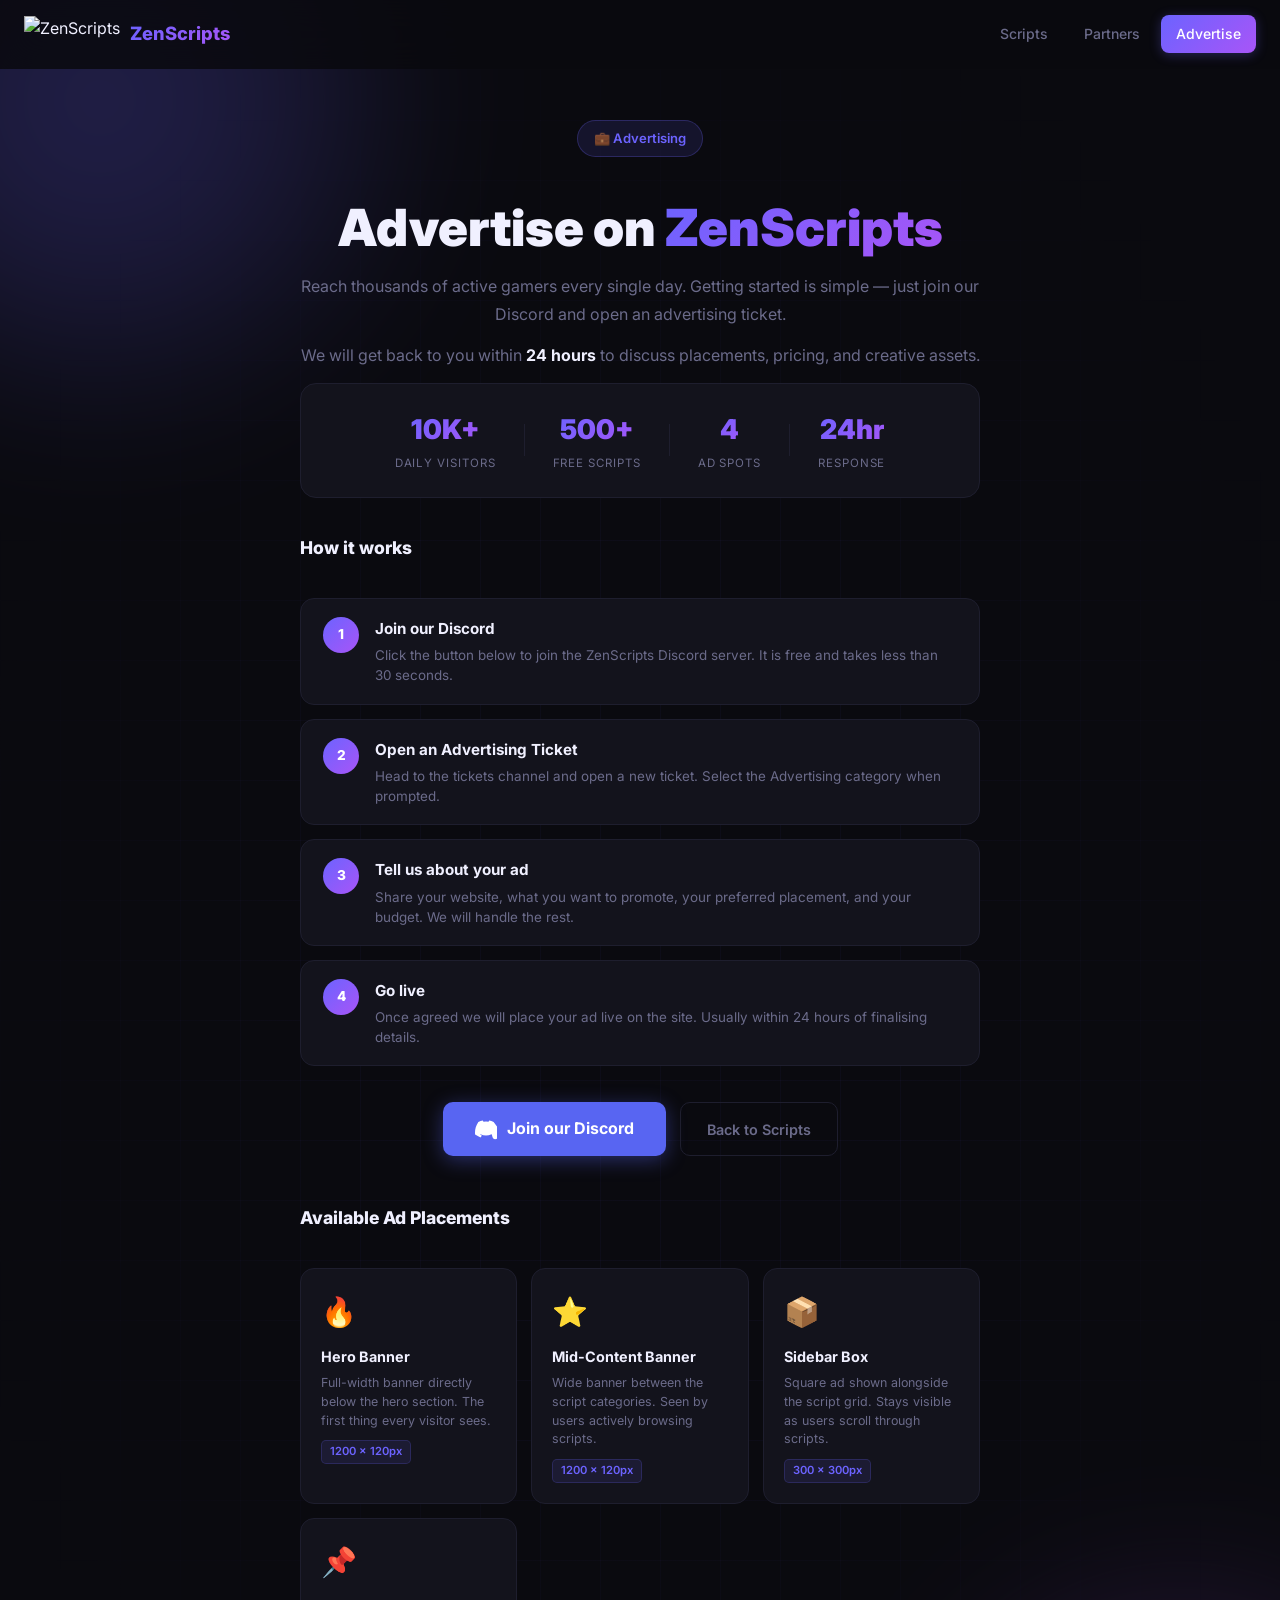
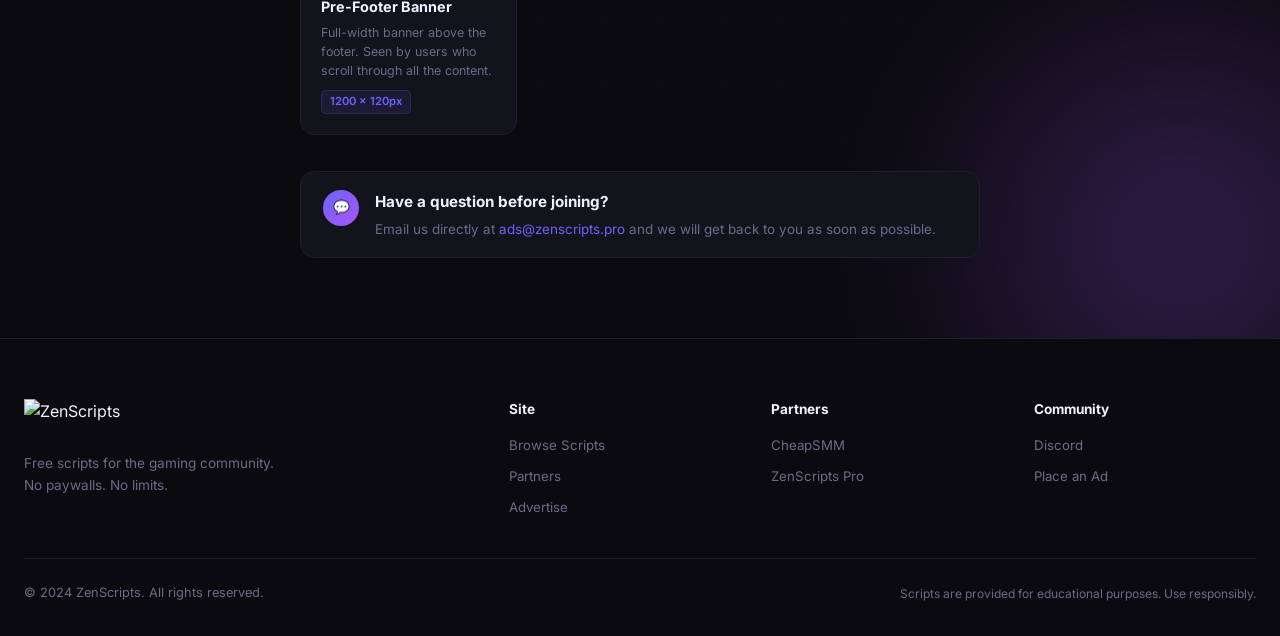
==== commit 20d5d9a9: "Update ad-form.html" ====
--- a/ad-form.html
+++ b/ad-form.html
@@ -4,10 +4,178 @@
   <meta charset="UTF-8" />
   <meta name="viewport" content="width=device-width, initial-scale=1.0" />
   <title>Advertise — ZenScripts</title>
+  <meta name="description" content="Advertise on ZenScripts. Join our Discord and open a ticket to get started." />
   <link rel="stylesheet" href="./styles.css" />
-  <link rel="stylesheet" href="./adform.css" />
-  <link  rel="preconnect" href="https://fonts.googleapis.com" />
+  <link rel="preconnect" href="https://fonts.googleapis.com" />
   <link href="https://fonts.googleapis.com/css2?family=Inter:wght@400;500;600;700;800;900&display=swap" rel="stylesheet" />
+  <style>
+    .advertise-page {
+      min-height: 100vh;
+      display: flex;
+      flex-direction: column;
+      align-items: center;
+      justify-content: center;
+      padding: 120px 24px 80px;
+      position: relative;
+      overflow: hidden;
+      text-align: center;
+    }
+    .advertise-content {
+      position: relative;
+      z-index: 2;
+      max-width: 680px;
+      margin: 0 auto;
+    }
+    .advertise-content h1 {
+      font-size: clamp(2rem, 5vw, 3.2rem);
+      font-weight: 900;
+      color: var(--text);
+      margin: 20px 0 18px;
+      line-height: 1.1;
+    }
+    .advertise-content p {
+      font-size: 1rem;
+      color: var(--muted);
+      line-height: 1.7;
+      margin-bottom: 14px;
+    }
+    .advertise-steps {
+      display: flex;
+      flex-direction: column;
+      gap: 14px;
+      margin: 36px 0;
+      text-align: left;
+    }
+    .advertise-step {
+      display: flex;
+      align-items: flex-start;
+      gap: 16px;
+      background: var(--card);
+      border: 1px solid var(--border);
+      border-radius: 14px;
+      padding: 18px 22px;
+      transition: border-color 0.2s;
+    }
+    .advertise-step:hover { border-color: var(--accent); }
+    .step-num {
+      width: 36px;
+      height: 36px;
+      border-radius: 50%;
+      background: var(--grad);
+      color: #fff;
+      font-size: 0.85rem;
+      font-weight: 800;
+      display: flex;
+      align-items: center;
+      justify-content: center;
+      flex-shrink: 0;
+    }
+    .step-text h3 {
+      font-size: 0.95rem;
+      font-weight: 700;
+      color: var(--text);
+      margin-bottom: 4px;
+    }
+    .step-text p {
+      font-size: 0.84rem;
+      color: var(--muted);
+      margin: 0;
+      line-height: 1.5;
+    }
+    .advertise-btns {
+      display: flex;
+      gap: 14px;
+      justify-content: center;
+      flex-wrap: wrap;
+      margin-top: 10px;
+    }
+    .btn-discord {
+      background: #5865f2;
+      color: #fff;
+      box-shadow: 0 4px 20px rgba(88,101,242,0.4);
+      padding: 14px 32px;
+      font-size: 1rem;
+      font-weight: 700;
+      border-radius: 10px;
+      display: inline-flex;
+      align-items: center;
+      gap: 10px;
+      text-decoration: none;
+      transition: all 0.2s;
+      border: none;
+      cursor: pointer;
+    }
+    .btn-discord:hover {
+      transform: translateY(-2px);
+      box-shadow: 0 8px 28px rgba(88,101,242,0.55);
+    }
+    .advertise-placements {
+      display: grid;
+      grid-template-columns: repeat(auto-fit, minmax(200px, 1fr));
+      gap: 14px;
+      margin: 36px 0;
+      text-align: left;
+    }
+    .placement-card {
+      background: var(--card);
+      border: 1px solid var(--border);
+      border-radius: 14px;
+      padding: 20px;
+      transition: all 0.2s;
+    }
+    .placement-card:hover {
+      border-color: var(--accent);
+      transform: translateY(-2px);
+    }
+    .placement-card-icon { font-size: 1.8rem; margin-bottom: 10px; }
+    .placement-card h3 { font-size: 0.9rem; font-weight: 700; color: var(--text); margin-bottom: 6px; }
+    .placement-card p { font-size: 0.78rem; color: var(--muted); line-height: 1.5; margin: 0; }
+    .placement-card .placement-size {
+      display: inline-block;
+      margin-top: 10px;
+      font-size: 0.7rem;
+      color: var(--accent);
+      background: rgba(108,99,255,0.1);
+      border: 1px solid rgba(108,99,255,0.2);
+      border-radius: 5px;
+      padding: 2px 8px;
+      font-weight: 600;
+    }
+    .advertise-stats {
+      display: flex;
+      align-items: center;
+      justify-content: center;
+      gap: 0;
+      background: var(--card);
+      border: 1px solid var(--border);
+      border-radius: 16px;
+      padding: 24px;
+      margin-bottom: 36px;
+    }
+    .adv-stat { display: flex; flex-direction: column; align-items: center; padding: 0 28px; }
+    .adv-stat-n {
+      font-size: 1.7rem;
+      font-weight: 900;
+      background: var(--grad);
+      -webkit-background-clip: text;
+      -webkit-text-fill-color: transparent;
+      background-clip: text;
+    }
+    .adv-stat-l { font-size: 0.72rem; color: var(--muted); text-transform: uppercase; letter-spacing: 0.08em; margin-top: 3px; }
+    .adv-stat-div { width: 1px; height: 32px; background: var(--border); }
+    .section-title {
+      font-size: 1.1rem;
+      font-weight: 800;
+      color: var(--text);
+      margin-bottom: 16px;
+      text-align: left;
+    }
+    @media (max-width: 600px) {
+      .advertise-stats { flex-wrap: wrap; gap: 16px; }
+      .adv-stat-div { display: none; }
+      .adv-stat { padding: 0 16px; }
+    }
+  </style>
 </head>
 <body>
 
@@ -33,568 +201,157 @@
     </div>
   </nav>
 
-  <div class="adform-hero">
+  <div class="advertise-page">
     <div class="hero-bg">
       <div class="orb orb-1"></div>
       <div class="orb orb-2"></div>
       <div class="hero-grid"></div>
     </div>
-    <div class="adform-hero-content">
+
+    <div class="advertise-content">
+
       <div class="hero-badge">💼 Advertising</div>
       <h1>Advertise on <span class="gradient-text">ZenScripts</span></h1>
-      <p>Reach thousands of active gamers every day. Fill out the form below and we will get back to you within 24 hours.</p>
+      <p>Reach thousands of active gamers every single day. Getting started is simple — just join our Discord and open an advertising ticket.</p>
+      <p>We will get back to you within <strong style="color:var(--text)">24 hours</strong> to discuss placements, pricing, and creative assets.</p>
+
+      <div class="advertise-stats">
+        <div class="adv-stat"><span class="adv-stat-n">10K+</span><span class="adv-stat-l">Daily Visitors</span></div>
+        <div class="adv-stat-div"></div>
+        <div class="adv-stat"><span class="adv-stat-n">500+</span><span class="adv-stat-l">Free Scripts</span></div>
+        <div class="adv-stat-div"></div>
+        <div class="adv-stat"><span class="adv-stat-n">4</span><span class="adv-stat-l">Ad Spots</span></div>
+        <div class="adv-stat-div"></div>
+        <div class="adv-stat"><span class="adv-stat-n">24hr</span><span class="adv-stat-l">Response</span></div>
+      </div>
+
+      <div class="section-title">How it works</div>
+      <div class="advertise-steps">
+        <div class="advertise-step">
+          <div class="step-num">1</div>
+          <div class="step-text">
+            <h3>Join our Discord</h3>
+            <p>Click the button below to join the ZenScripts Discord server. It is free and takes less than 30 seconds.</p>
+          </div>
+        </div>
+        <div class="advertise-step">
+          <div class="step-num">2</div>
+          <div class="step-text">
+            <h3>Open an Advertising Ticket</h3>
+            <p>Head to the tickets channel and open a new ticket. Select the Advertising category when prompted.</p>
+          </div>
+        </div>
+        <div class="advertise-step">
+          <div class="step-num">3</div>
+          <div class="step-text">
+            <h3>Tell us about your ad</h3>
+            <p>Share your website, what you want to promote, your preferred placement, and your budget. We will handle the rest.</p>
+          </div>
+        </div>
+        <div class="advertise-step">
+          <div class="step-num">4</div>
+          <div class="step-text">
+            <h3>Go live</h3>
+            <p>Once agreed we will place your ad live on the site. Usually within 24 hours of finalising details.</p>
+          </div>
+        </div>
+      </div>
+
+      <div class="advertise-btns">
+        <a href="https://discord.gg/zenscripts" target="_blank" rel="noopener" class="btn-discord">
+          <svg width="22" height="22" viewBox="0 0 24 24" fill="currentColor">
+            <path d="M20.317 4.37a19.791 19.791 0 0 0-4.885-1.515.074.074 0 0 0-.079.037c-.21.375-.444.864-.608 1.25a18.27 18.27 0 0 0-5.487 0 12.64 12.64 0 0 0-.617-1.25.077.077 0 0 0-.079-.037A19.736 19.736 0 0 0 3.677 4.37a.07.07 0 0 0-.032.027C.533 9.046-.32 13.58.099 18.057c.002.022.015.043.03.056a19.9 19.9 0 0 0 5.993 3.03.078.078 0 0 0 .084-.028 14.09 14.09 0 0 0 1.226-1.994.076.076 0 0 0-.041-.106 13.107 13.107 0 0 1-1.872-.892.077.077 0 0 1-.008-.128 10.2 10.2 0 0 0 .372-.292.074.074 0 0 1 .077-.01c3.928 1.793 8.18 1.793 12.062 0a.074.074 0 0 1 .078.01c.12.098.098 0 0 0 .372.292.077.077 0 0 1-.006.127 12.299 12.299 0 0 1-1.873.892.077.077 0 0 0-.041.107c.36.698.772 1.362 1.225 1.993a.076.076 0 0 0 .084.028 19.839 19.839 0 0 0 6.002-3.03.077.077 0 0 0 .032-.054c.5-5.177-.838-9.674-3.549-13.66a.061.061 0 0 0-.031-.03zM8.02 15.33c-1.183 0-2.157-1.085-2.157-2.419 0-1.333.956-2.419 2.157-2.419 1.21 0 2.176 1.096 2.157 2.42 0 1.333-.956 2.418-2.157 2.418zm7.975 0c-1.183 0-2.157-1.085-2.157-2.419 0-1.333.955-2.419 2.157-2.419 1.21 0 2.176 1.096 2.157 2.42 0 1.333-.946 2.418-2.157 2.418z"/>
+          </svg>
+          Join our Discord
+        </a>
+        <a href="./index.html" class="btn btn-ghost">Back to Scripts</a>
+      </div>
+
+      <div class="section-title" style="margin-top:48px;">Available Ad Placements</div>
+      <div class="advertise-placements">
+        <div class="placement-card">
+          <div class="placement-card-icon">🔥</div>
+          <h3>Hero Banner</h3>
+          <p>Full-width banner directly below the hero section. The first thing every visitor sees.</p>
+          <span class="placement-size">1200 × 120px</span>
+        </div>
+        <div class="placement-card">
+          <div class="placement-card-icon">⭐</div>
+          <h3>Mid-Content Banner</h3>
+          <p>Wide banner between the script categories. Seen by users actively browsing scripts.</p>
+          <span class="placement-size">1200 × 120px</span>
+        </div>
+        <div class="placement-card">
+          <div class="placement-card-icon">📦</div>
+          <h3>Sidebar Box</h3>
+          <p>Square ad shown alongside the script grid. Stays visible as users scroll through scripts.</p>
+          <span class="placement-size">300 × 300px</span>
+        </div>
+        <div class="placement-card">
+          <div class="placement-card-icon">📌</div>
+          <h3>Pre-Footer Banner</h3>
+          <p>Full-width banner above the footer. Seen by users who scroll through all the content.</p>
+          <span class="placement-size">1200 × 120px</span>
+        </div>
+      </div>
+
+      <div class="advertise-step" style="margin-top:8px;text-align:left;">
+        <div class="step-num">💬</div>
+        <div class="step-text">
+          <h3>Have a question before joining?</h3>
+          <p>Email us directly at <a href="mailto:ads@zenscripts.pro" style="color:var(--accent);">ads@zenscripts.pro</a> and we will get back to you as soon as possible.</p>
+        </div>
+      </div>
+
     </div>
   </div>
 
-  <div class="adform-stats">
-    <div class="astat"><span class="astat-n">10K+</span><span class="astat-l">Daily Visitors</span></div>
-    <div class="astat-div"></div>
-    <div class="astat"><span class="astat-n">500+</span><span class="astat-l">Free Scripts</span></div>
-    <div class="astat-div"></div>
-    <div class="astat"><span class="astat-n">4</span><span class="astat-l">Ad Placements</span></div>
-    <div class="astat-div"></div>
-    <div class="astat"><span class="astat-n">24hr</span><span class="astat-l">Response Time</span></div>
-  </div>
-
-  <main class="adform-main">
-    <div class="adform-wrap">
-
-      <aside class="adform-sidebar">
-
-        <div class="aform-card">
-          <h3>📍 Ad Placements</h3>
-          <div class="placement-list">
-            <div class="placement-item">
-              <div class="placement-item-top">
-                <span class="placement-name">Hero Banner</span>
-                <span class="placement-badge hot">🔥 Hot</span>
-              </div>
-              <p>Full-width banner directly below the hero. First thing visitors see.</p>
-              <div class="placement-meta">
-                <span>📐 1200×120px</span>
-                <span>👁️ Highest Visibility</span>
-              </div>
-            </div>
-            <div class="placement-item">
-              <div class="placement-item-top">
-                <span class="placement-name">Mid-Content Banner</span>
-                <span class="placement-badge pop">⭐ Popular</span>
-              </div>
-              <p>Wide banner between script categories. Seen by active browsers.</p>
-              <div class="placement-meta">
-                <span>📐 1200×120px</span>
-                <span>👁️ High Visibility</span>
-              </div>
-            </div>
-            <div class="placement-item">
-              <div class="placement-item-top">
-                <span class="placement-name">Sidebar Box</span>
-                <span class="placement-badge">📦 Box</span>
-              </div>
-              <p>Square sidebar ad shown alongside the script grid.</p>
-              <div class="placement-meta">
-                <span>📐 300×300px</span>
-                <span>👁️ Persistent</span>
-              </div>
-            </div>
-            <div class="placement-item">
-              <div class="placement-item-top">
-                <span class="placement-name">Pre-Footer Banner</span>
-                <span class="placement-badge">📌 Footer</span>
-              </div>
-              <p>Full-width banner above the footer. Seen by users who scroll all content.</p>
-              <div class="placement-meta">
-                <span>📐 1200×120px</span>
-                <span>👁️ Good Reach</span>
-              </div>
-            </div>
-          </div>
-        </div>
-
-        <div class="aform-card">
-          <h3>📋 What We Accept</h3>
-          <ul class="accept-list">
-            <li>✅ Gaming products and services</li>
-            <li>✅ Software and tools</li>
-            <li>✅ SMM panels and growth services</li>
-            <li>✅ Game servers and communities</li>
-            <li>✅ Digital products and downloads</li>
-            <li>✅ Streaming and content services</li>
-            <li>❌ Illegal content or services</li>
-            <li>❌ Malware or harmful software</li>
-            <li>❌ Misleading advertisements</li>
-          </ul>
-        </div>
-
-        <div class="aform-card">
-          <h3>💬 Questions?</h3>
-          <p>Reach out before submitting if you have questions about placements or pricing.</p>
-          <a href="mailto:ads@zenscripts.pro" class="contact-link">📧 ads@zenscripts.pro</a>
-          <a href="https://discord.gg/zenscripts" target="_blank" rel="noopener" class="contact-link">🎮 Discord Server</a>
-        </div>
-
-      </aside>
-
-      <div class="adform-form-wrap">
-        <div class="form-card">
-          <div class="form-card-head">
-            <h2>📝 Ad Order Form</h2>
-            <p>Fill out all required fields. We review every submission and respond within 24 hours.</p>
-          </div>
-
-          <form id="ad-form" novalidate>
-
-            <div class="form-section">
-              <div class="form-section-label"><span class="fsnum">01</span> Your Information</div>
-              <div class="form-row two-col">
-                <div class="form-group">
-                  <label>First Name <span class="req">*</span></label>
-                  <input type="text" id="firstName" placeholder="John" required />
-                  <span class="ferr" id="err-firstName"></span>
-                </div>
-                <div class="form-group">
-                  <label>Last Name <span class="req">*</span></label>
-                  <input type="text" id="lastName" placeholder="Doe" required />
-                  <span class="ferr" id="err-lastName"></span>
-                </div>
-              </div>
-              <div class="form-row two-col">
-                <div class="form-group">
-                  <label>Email Address <span class="req">*</span></label>
-                  <input type="email" id="email" placeholder="john@example.com" required />
-                  <span class="ferr" id="err-email"></span>
-                </div>
-                <div class="form-group">
-                  <label>Discord Username</label>
-                  <input type="text" id="discord" placeholder="username" />
-                </div>
-              </div>
-              <div class="form-group">
-                <label>Company / Brand Name <span class="req">*</span></label>
-                <input type="text" id="company" placeholder="Your brand or company name" required />
-                <span class="ferr" id="err-company"></span>
-              </div>
-            </div>
-
-            <div class="form-section">
-              <div class="form-section-label"><span class="fsnum">02</span> Advertisement Details</div>
-              <div class="form-group">
-                <label>Destination URL <span class="req">*</span></label>
-                <input type="url" id="adUrl" placeholder="https://yourwebsite.com" required />
-                <span class="fhint">Where users go when they click your ad.</span>
-                <span class="ferr" id="err-adUrl"></span>
-              </div>
-              <div class="form-group">
-                <label>Ad Headline <span class="req">*</span></label>
-                <input type="text" id="adTitle" placeholder="e.g. Get Premium Scripts at ZenScripts Pro" maxlength="80" required />
-                <span class="fhint char-count" id="count-adTitle">0 / 80</span>
-                <span class="ferr" id="err-adTitle"></span>
-              </div>
-              <div class="form-group">
-                <label>Ad Description <span class="req">*</span></label>
-                <textarea id="adDesc" placeholder="Describe your product or service..." maxlength="300" rows="4" required></textarea>
-                <span class="fhint char-count" id="count-adDesc">0 / 300</span>
-                <span class="ferr" id="err-adDesc"></span>
-              </div>
-              <div class="form-group">
-                <label>Ad Placement <span class="req">*</span></label>
-                <div class="placement-grid">
-                  <label class="placement-opt">
-                    <input type="radio" name="placement" value="hero" required />
-                    <div class="placement-opt-card">
-                      <span class="poc-icon">🔥</span>
-                      <span class="poc-name">Hero Banner</span>
-                      <span class="poc-size">1200×120px</span>
-                    </div>
-                  </label>
-                  <label class="placement-opt">
-                    <input type="radio" name="placement" value="mid" />
-                    <div class="placement-opt-card">
-                      <span class="poc-icon">⭐</span>
-                      <span class="poc-name">Mid-Content</span>
-                      <span class="poc-size">1200×120px</span>
-                    </div>
-                  </label>
-                  <label class="placement-opt">
-                    <input type="radio" name="placement" value="sidebar" />
-                    <div class="placement-opt-card">
-                      <span class="poc-icon">📦</span>
-                      <span class="poc-name">Sidebar Box</span>
-                      <span class="poc-size">300×300px</span>
-                    </div>
-                  </label>
-                  <label class="placement-opt">
-                    <input type="radio" name="placement" value="footer" />
-                    <div class="placement-opt-card">
-                      <span class="poc-icon">📌</span>
-                      <span class="poc-name">Pre-Footer</span>
-                      <span class="poc-size">1200×120px</span>
-                    </div>
-                  </label>
-                </div>
-                <span class="ferr" id="err-placement"></span>
-              </div>
-            </div>
-
-            <div class="form-section">
-              <div class="form-section-label"><span class="fsnum">03</span> Creative Assets</div>
-              <div class="form-group">
-                <label>Banner Image URL</label>
-                <input type="url" id="adImage" placeholder="https://yoursite.com/banner.png" />
-                <span class="fhint">Link to your banner image matching the placement dimensions.</span>
-              </div>
-              <div class="form-group">
-                <label>Logo URL</label>
-                <input type="url" id="adLogo" placeholder="https://yoursite.com/logo.png" />
-                <span class="fhint">Optional. Your brand logo shown alongside the ad.</span>
-              </div>
-              <div class="form-group">
-                <label>Call To Action Text</label>
-                <input type="text" id="adCta" placeholder="e.g. Shop Now, Learn More, Get Started" maxlength="30" />
-                <span class="fhint char-count" id="count-adCta">0 / 30</span>
-              </div>
-            </div>
-
-            <div class="form-section">
-              <div class="form-section-label"><span class="fsnum">04</span> Campaign Details</div>
-              <div class="form-row two-col">
-                <div class="form-group">
-                  <label>Start Date <span class="req">*</span></label>
-                  <input type="date" id="startDate" required />
-                  <span class="ferr" id="err-startDate"></span>
-                </div>
-                <div class="form-group">
-                  <label>End Date <span class="req">*</span></label>
-                  <input type="date" id="endDate" required />
-                  <span class="ferr" id="err-endDate"></span>
-                </div>
-              </div>
-              <div class="form-group">
-                <label>Quick Duration</label>
-                <div class="duration-pills">
-                  <button type="button" class="dur-pill" data-days="7">1 Week</button>
-                  <button type="button" class="dur-pill" data-days="14">2 Weeks</button>
-                  <button type="button" class="dur-pill" data-days="30">1 Month</button>
-                  <button type="button" class="dur-pill" data-days="90">3 Months</button>
-                  <button type="button" class="dur-pill" data-days="180">6 Months</button>
-                </div>
-                <span class="fhint">Click to auto-fill dates above.</span>
-              </div>
-              <div class="form-group">
-                <label>Budget Range</label>
-                <select id="budget">
-                  <option value="" disabled selected>Select your budget</option>
-                  <option value="under-50">Under $50</option>
-                  <option value="50-100">$50 – $100</option>
-                  <option value="100-250">$100 – $250</option>
-                  <option value="250-500">$250 – $500</option>
-                  <option value="500-1000">$500 – $1,000</option>
-                  <option value="1000+">$1,000+</option>
-                  <option value="discuss">Prefer to Discuss</option>
-                </select>
-              </div>
-              <div class="form-group">
-                <label>Additional Notes</label>
-                <textarea id="notes" placeholder="Target audience, special requests, or anything else..." rows="4" maxlength="500"></textarea>
-                <span class="fhint char-count" id="count-notes">0 / 500</span>
-              </div>
-            </div>
-
-            <div class="form-section">
-              <div class="form-section-label"><span class="fsnum">05</span> Agreement</div>
-                rel="preconnect" href="https://fonts.googleapis.com" />
-  <link href="https://fonts.googleapis.com/css2?family=Inter:wght@400;500;600;700;800;900&display=swap" rel="stylesheet" />
-</head>
-<body>
-
-  <nav class="navbar" id="navbar">
-    <div class="nav-inner">
-      <a href="./index.html" class="nav-logo">
-        <img src="https://storage.perfectcdn.com/n4s4s1/3c0zw7ujt2i3axow.png" alt="ZenScripts" class="nav-logo-img" />
-        <span class="nav-logo-text">ZenScripts</span>
-      </a>
-      <div class="nav-links">
-        <a href="./index.html#scripts" class="nav-link">Scripts</a>
-        <a href="./index.html#partners" class="nav-link">Partners</a>
-        <a href="./ad-form.html" class="nav-link nav-cta">Advertise</a>
-      </div>
-      <button class="hamburger" id="hamburger" aria-label="Toggle menu">
-        <span></span><span></span><span></span>
-      </button>
-    </div>
-    <div class="mobile-menu" id="mobile-menu">
-      <a href="./index.html#scripts">Scripts</a>
-      <a href="./index.html#partners">Partners</a>
-      <a href="./ad-form.html">Advertise</a>
-    </div>
-  </nav>
-
-  <div class="adform-hero">
-    <div class="hero-bg">
-      <div class="orb orb-1"></div>
-      <div class="orb orb-2"></div>
-      <div class="hero-grid"></div>
-    </div>
-    <div class="adform-hero-content">
-      <div class="hero-badge">💼 Advertising</div>
-      <h1>Advertise on <span class="gradient-text">ZenScripts</span></h1>
-      <p>Reach thousands of active gamers every day. Fill out the form below and we will get back to you within 24 hours.</p>
-    </div>
-  </div>
-
-  <div class="adform-stats">
-    <div class="astat"><span class="astat-n">10K+</span><span class="astat-l">Daily Visitors</span></div>
-    <div class="astat-div"></div>
-    <div class="astat"><span class="astat-n">500+</span><span class="astat-l">Free Scripts</span></div>
-    <div class="astat-div"></div>
-    <div class="astat"><span class="astat-n">4</span><span class="astat-l">Ad Placements</span></div>
-    <div class="astat-div"></div>
-    <div class="astat"><span class="astat-n">24hr</span><span class="astat-l">Response Time</span></div>
-  </div>
-
-  <main class="adform-main">
-    <div class="adform-wrap">
-
-      <aside class="adform-sidebar">
-
-        <div class="aform-card">
-          <h3>📍 Ad Placements</h3>
-          <div class="placement-list">
-            <div class="placement-item">
-              <div class="placement-item-top">
-                <span class="placement-name">Hero Banner</span>
-                <span class="placement-badge hot">🔥 Hot</span>
-              </div>
-              <p>Full-width banner directly below the hero. First thing visitors see.</p>
-              <div class="placement-meta">
-                <span>📐 1200×120px</span>
-                <span>👁️ Highest Visibility</span>
-              </div>
-            </div>
-            <div class="placement-item">
-              <div class="placement-item-top">
-                <span class="placement-name">Mid-Content Banner</span>
-                <span class="placement-badge pop">⭐ Popular</span>
-              </div>
-              <p>Wide banner between script categories. Seen by active browsers.</p>
-              <div class="placement-meta">
-                <span>📐 1200×120px</span>
-                <span>👁️ High Visibility</span>
-              </div>
-            </div>
-            <div class="placement-item">
-              <div class="placement-item-top">
-                <span class="placement-name">Sidebar Box</span>
-                <span class="placement-badge">📦 Box</span>
-              </div>
-              <p>Square sidebar ad shown alongside the script grid.</p>
-              <div class="placement-meta">
-                <span>📐 300×300px</span>
-                <span>👁️ Persistent</span>
-              </div>
-            </div>
-            <div class="placement-item">
-              <div class="placement-item-top">
-                <span class="placement-name">Pre-Footer Banner</span>
-                <span class="placement-badge">📌 Footer</span>
-              </div>
-              <p>Full-width banner above the footer. Seen by users who scroll all content.</p>
-              <div class="placement-meta">
-                <span>📐 1200×120px</span>
-                <span>👁️ Good Reach</span>
-              </div>
-            </div>
-          </div>
-        </div>
-
-        <div class="aform-card">
-          <h3>📋 What We Accept</h3>
-          <ul class="accept-list">
-            <li>✅ Gaming products and services</li>
-            <li>✅ Software and tools</li>
-            <li>✅ SMM panels and growth services</li>
-            <li>✅ Game servers and communities</li>
-            <li>✅ Digital products and downloads</li>
-            <li>✅ Streaming and content services</li>
-            <li>❌ Illegal content or services</li>
-            <li>❌ Malware or harmful software</li>
-            <li>❌ Misleading advertisements</li>
-          </ul>
-        </div>
-
-        <div class="aform-card">
-          <h3>💬 Questions?</h3>
-          <p>Reach out before submitting if you have questions about placements or pricing.</p>
-          <a href="mailto:ads@zenscripts.pro" class="contact-link">📧 ads@zenscripts.pro</a>
-          <a href="https://discord.gg/zenscripts" target="_blank" rel="noopener" class="contact-link">🎮 Discord Server</a>
-        </div>
-
-      </aside>
-
-      <div class="adform-form-wrap">
-        <div class="form-card">
-          <div class="form-card-head">
-            <h2>📝 Ad Order Form</h2>
-            <p>Fill out all required fields. We review every submission and respond within 24 hours.</p>
-          </div>
-
-          <form id="ad-form" novalidate>
-
-            <div class="form-section">
-              <div class="form-section-label"><span class="fsnum">01</span> Your Information</div>
-              <div class="form-row two-col">
-                <div class="form-group">
-                  <label>First Name <span class="req">*</span></label>
-                  <input type="text" id="firstName" placeholder="John" required />
-                  <span class="ferr" id="err-firstName"></span>
-                </div>
-                <div class="form-group">
-                  <label>Last Name <span class="req">*</span></label>
-                  <input type="text" id="lastName" placeholder="Doe" required />
-                  <span class="ferr" id="err-lastName"></span>
-                </div>
-              </div>
-              <div class="form-row two-col">
-                <div class="form-group">
-                  <label>Email Address <span class="req">*</span></label>
-                  <input type="email" id="email" placeholder="john@example.com" required />
-                  <span class="ferr" id="err-email"></span>
-                </div>
-                <div class="form-group">
-                  <label>Discord Username</label>
-                  <input type="text" id="discord" placeholder="username" />
-                </div>
-              </div>
-              <div class="form-group">
-                <label>Company / Brand Name <span class="req">*</span></label>
-                <input type="text" id="company" placeholder="Your brand or company name" required />
-                <span class="ferr" id="err-company"></span>
-              </div>
-            </div>
-
-            <div class="form-section">
-              <div class="form-section-label"><span class="fsnum">02</span> Advertisement Details</div>
-              <div class="form-group">
-                <label>Destination URL <span class="req">*</span></label>
-                <input type="url" id="adUrl" placeholder="https://yourwebsite.com" required />
-                <span class="fhint">Where users go when they click your ad.</span>
-                <span class="ferr" id="err-adUrl"></span>
-              </div>
-              <div class="form-group">
-                <label>Ad Headline <span class="req">*</span></label>
-                <input type="text" id="adTitle" placeholder="e.g. Get Premium Scripts at ZenScripts Pro" maxlength="80" required />
-                <span class="fhint char-count" id="count-adTitle">0 / 80</span>
-                <span class="ferr" id="err-adTitle"></span>
-              </div>
-              <div class="form-group">
-                <label>Ad Description <span class="req">*</span></label>
-                <textarea id="adDesc" placeholder="Describe your product or service..." maxlength="300" rows="4" required></textarea>
-                <span class="fhint char-count" id="count-adDesc">0 / 300</span>
-                <span class="ferr" id="err-adDesc"></span>
-              </div>
-              <div class="form-group">
-                <label>Ad Placement <span class="req">*</span></label>
-                <div class="placement-grid">
-                  <label class="placement-opt">
-                    <input type="radio" name="placement" value="hero" required />
-                    <div class="placement-opt-card">
-                      <span class="poc-icon">🔥</span>
-                      <span class="poc-name">Hero Banner</span>
-                      <span class="poc-size">1200×120px</span>
-                    </div>
-                  </label>
-                  <label class="placement-opt">
-                    <input type="radio" name="placement" value="mid" />
-                    <div class="placement-opt-card">
-                      <span class="poc-icon">⭐</span>
-                      <span class="poc-name">Mid-Content</span>
-                      <span class="poc-size">1200×120px</span>
-                    </div>
-                  </label>
-                  <label class="placement-opt">
-                    <input type="radio" name="placement" value="sidebar" />
-                    <div class="placement-opt-card">
-                      <span class="poc-icon">📦</span>
-                      <span class="poc-name">Sidebar Box</span>
-                      <span class="poc-size">300×300px</span>
-                    </div>
-                  </label>
-                  <label class="placement-opt">
-                    <input type="radio" name="placement" value="footer" />
-                    <div class="placement-opt-card">
-                      <span class="poc-icon">📌</span>
-                      <span class="poc-name">Pre-Footer</span>
-                      <span class="poc-size">1200×120px</span>
-                    </div>
-                  </label>
-                </div>
-                <span class="ferr" id="err-placement"></span>
-              </div>
-            </div>
-
-            <div class="form-section">
-              <div class="form-section-label"><span class="fsnum">03</span> Creative Assets</div>
-              <div class="form-group">
-                <label>Banner Image URL</label>
-                <input type="url" id="adImage" placeholder="https://yoursite.com/banner.png" />
-                <span class="fhint">Link to your banner image matching the placement dimensions.</span>
-              </div>
-              <div class="form-group">
-                <label>Logo URL</label>
-                <input type="url" id="adLogo" placeholder="https://yoursite.com/logo.png" />
-                <span class="fhint">Optional. Your brand logo shown alongside the ad.</span>
-              </div>
-              <div class="form-group">
-                <label>Call To Action Text</label>
-                <input type="text" id="adCta" placeholder="e.g. Shop Now, Learn More, Get Started" maxlength="30" />
-                <span class="fhint char-count" id="count-adCta">0 / 30</span>
-              </div>
-            </div>
-
-            <div class="form-section">
-              <div class="form-section-label"><span class="fsnum">04</span> Campaign Details</div>
-              <div class="form-row two-col">
-                <div class="form-group">
-                  <label>Start Date <span class="req">*</span></label>
-                  <input type="date" id="startDate" required />
-                  <span class="ferr" id="err-startDate"></span>
-                </div>
-                <div class="form-group">
-                  <label>End Date <span class="req">*</span></label>
-                  <input type="date" id="endDate" required />
-                  <span class="ferr" id="err-endDate"></span>
-                </div>
-              </div>
-              <div class="form-group">
-                <label>Quick Duration</label>
-                <div class="duration-pills">
-                  <button type="button" class="dur-pill" data-days="7">1 Week</button>
-                  <button type="button" class="dur-pill" data-days="14">2 Weeks</button>
-                  <button type="button" class="dur-pill" data-days="30">1 Month</button>
-                  <button type="button" class="dur-pill" data-days="90">3 Months</button>
-                  <button type="button" class="dur-pill" data-days="180">6 Months</button>
-                </div>
-                <span class="fhint">Click to auto-fill dates above.</span>
-              </div>
-              <div class="form-group">
-                <label>Budget Range</label>
-                <select id="budget">
-                  <option value="" disabled selected>Select your budget</option>
-                  <option value="under-50">Under $50</option>
-                  <option value="50-100">$50 – $100</option>
-                  <option value="100-250">$100 – $250</option>
-                  <option value="250-500">$250 – $500</option>
-                  <option value="500-1000">$500 – $1,000</option>
-                  <option value="1000+">$1,000+</option>
-                  <option value="discuss">Prefer to Discuss</option>
-                </select>
-              </div>
-              <div class="form-group">
-                <label>Additional Notes</label>
-                <textarea id="notes" placeholder="Target audience, special requests, or anything else..." rows="4" maxlength="500"></textarea>
-                <span class="fhint char-count" id="count-notes">0 / 500</span>
-              </div>
-            </div>
-
-            <div class="form-section">
-              <div class="form-section-label"><span class="fsnum">05</span> Agreement</div>
+  <footer class="footer">
+    <div class="footer-inner">
+      <div class="footer-top">
+        <div class="footer-brand">
+          <img src="https://storage.perfectcdn.com/n4s4s1/3c0zw7ujt2i3axow.png" alt="ZenScripts" class="footer-logo-img" />
+          <p>Free scripts for the gaming community. No paywalls. No limits.</p>
+        </div>
+        <div class="footer-col">
+          <h4>Site</h4>
+          <a href="./index.html#scripts">Browse Scripts</a>
+          <a href="./index.html#partners">Partners</a>
+          <a href="./ad-form.html">Advertise</a>
+        </div>
+        <div class="footer-col">
+          <h4>Partners</h4>
+          <a href="https://cheapsmm.lol" target="_blank" rel="noopener">CheapSMM</a>
+          <a href="https://zenscripts.pro" target="_blank" rel="noopener">ZenScripts Pro</a>
+        </div>
+        <div class="footer-col">
+          <h4>Community</h4>
+          <a href="https://discord.gg/zenscripts" target="_blank" rel="noopener">Discord</a>
+          <a href="./ad-form.html">Place an Ad</a>
+        </div>
+      </div>
+      <div class="footer-bottom">
+        <p>© 2024 ZenScripts. All rights reserved.</p>
+        <p class="footer-disc">Scripts are provided for educational purposes. Use responsibly.</p>
+      </div>
+    </div>
+  </footer>
+
+  <script>
+    window.addEventListener('scroll', () => {
+      const nav = document.getElementById('navbar');
+      if (nav) nav.classList.toggle('scrolled', window.scrollY > 40);
+    }, { passive: true });
+
+    const hamburger  = document.getElementById('hamburger');
+    const mobileMenu = document.getElementById('mobile-menu');
+    if (hamburger && mobileMenu) {
+      hamburger.addEventListener('click', () => {
+        hamburger.classList.toggle('open');
+        mobileMenu.classList.toggle('open');
+      });
+    }
+  </script>
+
+</body>
+</html>
--- a/styles.css
+++ b/styles.css
@@ -313,7 +313,7 @@
 .partner-card:hover::after { opacity: 1; }
 .partner-top { display: flex; align-items: center; justify-content: space-between; gap: 16px; }
 .partner-logo-wrap { display: flex; align-items: center; gap: 16px; }
-.partner-logo { height: 56px; width: auto; max-width: 140px; object-fit: contain; border-radius: 10px; background: var(--bg2); border: 1px solid var(--border); padding: 8px 12px; }
+.partner-logo { height: 80px; width: auto; max-width: 180px; object-fit: contain; border-radius: 10px; background: var(--bg2); border: 1px solid var(--border); padding: 8px 12px; }
 .partner-name { font-size: 1.25rem; font-weight: 800; color: var(--text); }
 .partner-tagline { font-size: 0.8rem; color: var(--muted); margin-top: 2px; }
 .partner-badge { padding: 5px 13px; border-radius: 20px; font-size: 0.72rem; font-weight: 700; border: 1px solid; white-space: nowrap; flex-shrink: 0; }
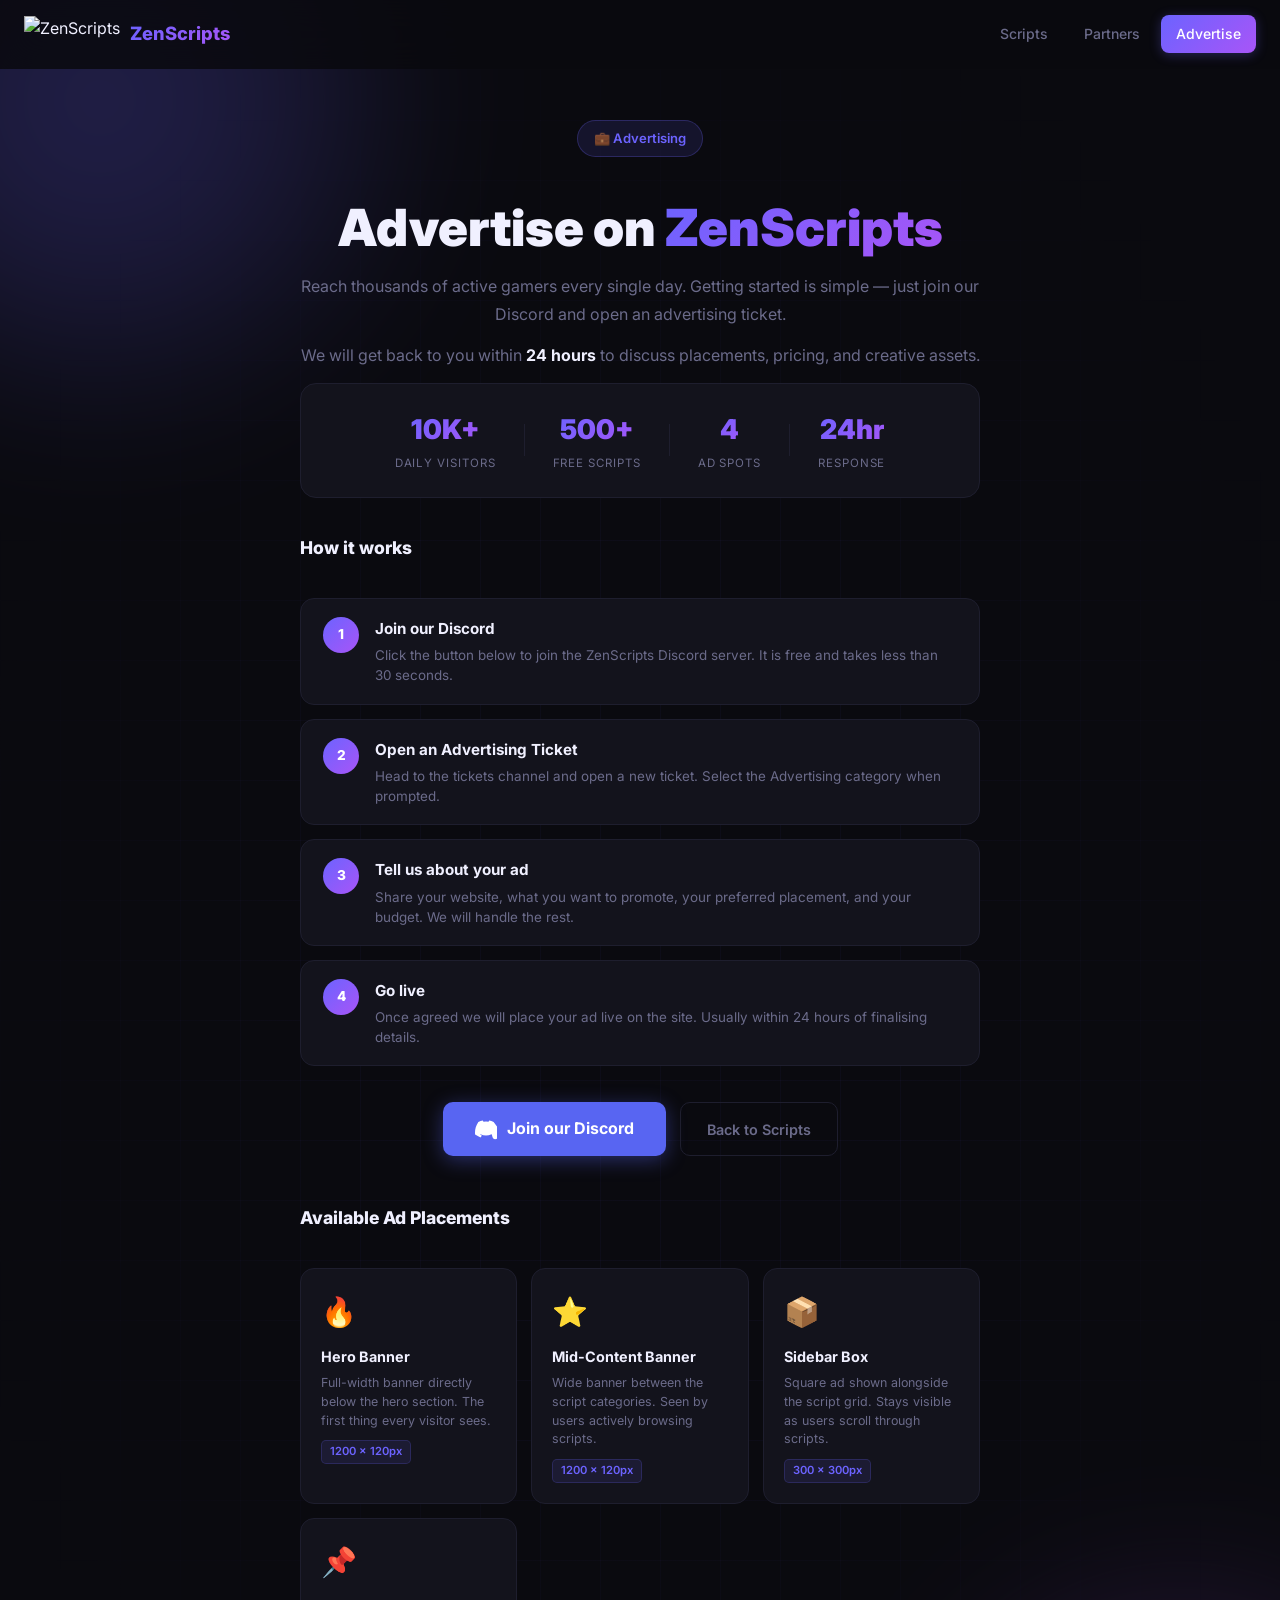
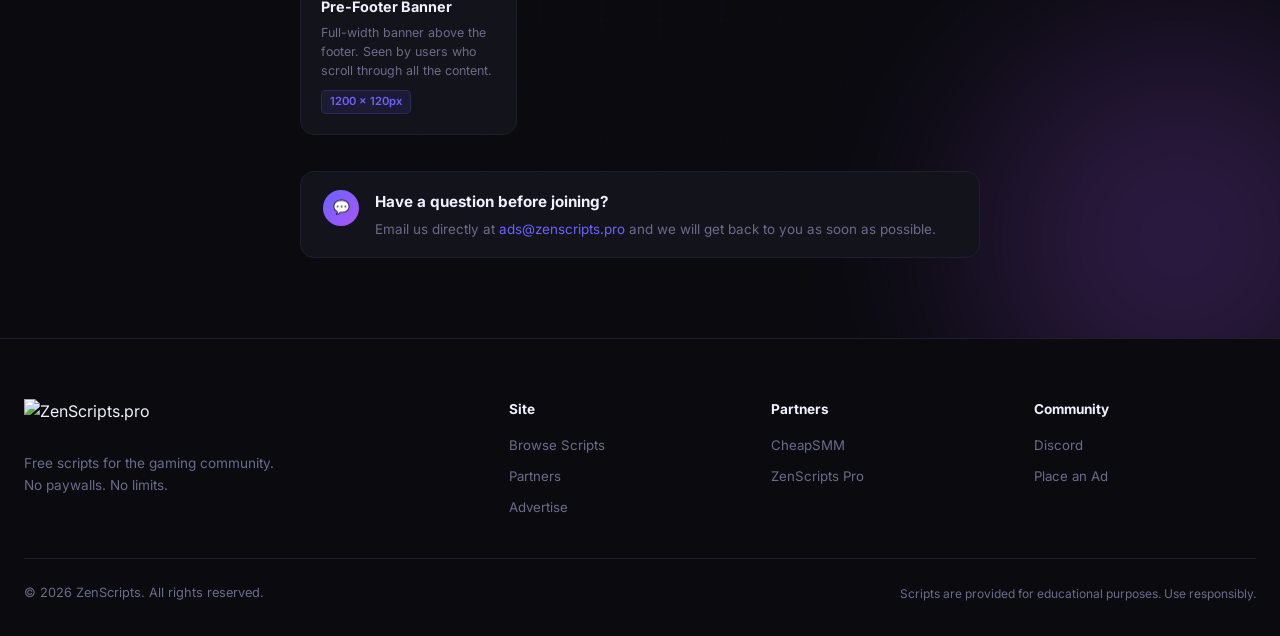
==== commit 34db287e: "Update ad-form.html" ====
--- a/ad-form.html
+++ b/ad-form.html
@@ -3,7 +3,7 @@
 <head>
   <meta charset="UTF-8" />
   <meta name="viewport" content="width=device-width, initial-scale=1.0" />
-  <title>Advertise — ZenScripts</title>
+  <title>Advertise — ZenScripts.pro</title>
   <meta name="description" content="Advertise on ZenScripts. Join our Discord and open a ticket to get started." />
   <link rel="stylesheet" href="./styles.css" />
   <link rel="preconnect" href="https://fonts.googleapis.com" />
@@ -181,23 +181,23 @@
 
   <nav class="navbar" id="navbar">
     <div class="nav-inner">
-      <a href="./index.html" class="nav-logo">
+      <a href="./index" class="nav-logo">
         <img src="https://storage.perfectcdn.com/n4s4s1/3c0zw7ujt2i3axow.png" alt="ZenScripts" class="nav-logo-img" />
         <span class="nav-logo-text">ZenScripts</span>
       </a>
       <div class="nav-links">
-        <a href="./index.html#scripts" class="nav-link">Scripts</a>
-        <a href="./index.html#partners" class="nav-link">Partners</a>
-        <a href="./ad-form.html" class="nav-link nav-cta">Advertise</a>
+        <a href="/#scripts" class="nav-link">Scripts</a>
+        <a href="/#partners" class="nav-link">Partners</a>
+        <a href="./ad-form" class="nav-link nav-cta">Advertise</a>
       </div>
       <button class="hamburger" id="hamburger" aria-label="Toggle menu">
         <span></span><span></span><span></span>
       </button>
     </div>
     <div class="mobile-menu" id="mobile-menu">
-      <a href="./index.html#scripts">Scripts</a>
-      <a href="./index.html#partners">Partners</a>
-      <a href="./ad-form.html">Advertise</a>
+      <a href="#scripts">Scripts</a>
+      <a href="/#partners">Partners</a>
+      <a href="./ad-form">Advertise</a>
     </div>
   </nav>
 
@@ -258,7 +258,7 @@
       </div>
 
       <div class="advertise-btns">
-        <a href="https://discord.gg/zenscripts" target="_blank" rel="noopener" class="btn-discord">
+        <a href="https://discord.gg/9ht3vqUkCm" target="_blank" rel="noopener" class="btn-discord">
           <svg width="22" height="22" viewBox="0 0 24 24" fill="currentColor">
             <path d="M20.317 4.37a19.791 19.791 0 0 0-4.885-1.515.074.074 0 0 0-.079.037c-.21.375-.444.864-.608 1.25a18.27 18.27 0 0 0-5.487 0 12.64 12.64 0 0 0-.617-1.25.077.077 0 0 0-.079-.037A19.736 19.736 0 0 0 3.677 4.37a.07.07 0 0 0-.032.027C.533 9.046-.32 13.58.099 18.057c.002.022.015.043.03.056a19.9 19.9 0 0 0 5.993 3.03.078.078 0 0 0 .084-.028 14.09 14.09 0 0 0 1.226-1.994.076.076 0 0 0-.041-.106 13.107 13.107 0 0 1-1.872-.892.077.077 0 0 1-.008-.128 10.2 10.2 0 0 0 .372-.292.074.074 0 0 1 .077-.01c3.928 1.793 8.18 1.793 12.062 0a.074.074 0 0 1 .078.01c.12.098.098 0 0 0 .372.292.077.077 0 0 1-.006.127 12.299 12.299 0 0 1-1.873.892.077.077 0 0 0-.041.107c.36.698.772 1.362 1.225 1.993a.076.076 0 0 0 .084.028 19.839 19.839 0 0 0 6.002-3.03.077.077 0 0 0 .032-.054c.5-5.177-.838-9.674-3.549-13.66a.061.061 0 0 0-.031-.03zM8.02 15.33c-1.183 0-2.157-1.085-2.157-2.419 0-1.333.956-2.419 2.157-2.419 1.21 0 2.176 1.096 2.157 2.42 0 1.333-.956 2.418-2.157 2.418zm7.975 0c-1.183 0-2.157-1.085-2.157-2.419 0-1.333.955-2.419 2.157-2.419 1.21 0 2.176 1.096 2.157 2.42 0 1.333-.946 2.418-2.157 2.418z"/>
           </svg>
@@ -299,7 +299,7 @@
         <div class="step-num">💬</div>
         <div class="step-text">
           <h3>Have a question before joining?</h3>
-          <p>Email us directly at <a href="mailto:ads@zenscripts.pro" style="color:var(--accent);">ads@zenscripts.pro</a> and we will get back to you as soon as possible.</p>
+          <p>Email us directly at <a href="mailto:support@zenscripts.pro" style="color:var(--accent);">ads@zenscripts.pro</a> and we will get back to you as soon as possible.</p>
         </div>
       </div>
 
@@ -310,13 +310,13 @@
     <div class="footer-inner">
       <div class="footer-top">
         <div class="footer-brand">
-          <img src="https://storage.perfectcdn.com/n4s4s1/3c0zw7ujt2i3axow.png" alt="ZenScripts" class="footer-logo-img" />
+          <img src="https://storage.perfectcdn.com/n4s4s1/3c0zw7ujt2i3axow.png" alt="ZenScripts.pro" class="footer-logo-img" />
           <p>Free scripts for the gaming community. No paywalls. No limits.</p>
         </div>
         <div class="footer-col">
           <h4>Site</h4>
-          <a href="./index.html#scripts">Browse Scripts</a>
-          <a href="./index.html#partners">Partners</a>
+          <a href="#scripts">Browse Scripts</a>
+          <a href="#partners">Partners</a>
           <a href="./ad-form.html">Advertise</a>
         </div>
         <div class="footer-col">
@@ -326,12 +326,12 @@
         </div>
         <div class="footer-col">
           <h4>Community</h4>
-          <a href="https://discord.gg/zenscripts" target="_blank" rel="noopener">Discord</a>
+          <a href="https://discord.gg/9ht3vqUkCm" target="_blank" rel="noopener">Discord</a>
           <a href="./ad-form.html">Place an Ad</a>
         </div>
       </div>
       <div class="footer-bottom">
-        <p>© 2024 ZenScripts. All rights reserved.</p>
+        <p>© 2026 ZenScripts. All rights reserved.</p>
         <p class="footer-disc">Scripts are provided for educational purposes. Use responsibly.</p>
       </div>
     </div>
--- a/styles.css
+++ b/styles.css
@@ -312,8 +312,8 @@
 .partner-card:hover { border-color: var(--border-h); background: var(--card-h); transform: translateY(-4px); box-shadow: 0 14px 40px rgba(0,0,0,0.4); }
 .partner-card:hover::after { opacity: 1; }
 .partner-top { display: flex; align-items: center; justify-content: space-between; gap: 16px; }
-.partner-logo-wrap { display: flex; align-items: center; gap: 16px; }
-.partner-logo { height: 80px; width: auto; max-width: 180px; object-fit: contain; border-radius: 10px; background: var(--bg2); border: 1px solid var(--border); padding: 8px 12px; }
+.partner-logo-wrap { display: flex; align-items: center; gap: 21px; }
+.partner-logo { height: 100px; width: 200px; object-fit: contain; border-radius: 12px; background: #ffffff; border: 1px solid var(--border); padding: 12px 20px; }
 .partner-name { font-size: 1.25rem; font-weight: 800; color: var(--text); }
 .partner-tagline { font-size: 0.8rem; color: var(--muted); margin-top: 2px; }
 .partner-badge { padding: 5px 13px; border-radius: 20px; font-size: 0.72rem; font-weight: 700; border: 1px solid; white-space: nowrap; flex-shrink: 0; }
@@ -364,12 +364,245 @@
 .tag-btn.tag-rec.active { background: #a78bfa; border-color: transparent; color: #fff; }
 
 /* SCRIPTS LAYOUT */
-.scripts-layout { display: grid; grid-template-columns: 1fr 280px; gap: 28px; align-items: start; }
-.scripts-main { display: flex; flex-direction: column; gap: 20px; }
-
-/* SCRIPTS GRID */
-.scripts-grid { display: grid; grid-template-columns: repeat(auto-fill, minmax(300px, 1fr)); gap: 18px; }
-
+.scripts-layout-full {
+  display: flex;
+  flex-direction: column;
+  gap: 20px;
+}
+.scripts-grid {
+  display: grid;
+  grid-template-columns: repeat(3, 1fr);
+  gap: 18px;
+}
+/* ══════════════════════════════════════
+   WELCOME POPUP
+══════════════════════════════════════ */
+.welcome-overlay {
+  position: fixed;
+  inset: 0;
+  background: rgba(0, 0, 0, 0.85);
+  z-index: 9999;
+  display: flex;
+  align-items: center;
+  justify-content: center;
+  padding: 20px;
+  backdrop-filter: blur(8px);
+  -webkit-backdrop-filter: blur(8px);
+  animation: fadeIn 0.3s ease;
+}
+
+.welcome-overlay.hidden {
+  display: none !important;
+}
+
+@keyframes fadeIn {
+  from { opacity: 0; }
+  to   { opacity: 1; }
+}
+
+.welcome-modal {
+  background: var(--card);
+  border: 1px solid var(--border);
+  border-radius: 24px;
+  width: 100%;
+  max-width: 520px;
+  padding: 36px;
+  position: relative;
+  animation: slideUp 0.35s ease;
+  max-height: 90vh;
+  overflow-y: auto;
+}
+
+@keyframes slideUp {
+  from { opacity: 0; transform: translateY(30px); }
+  to   { opacity: 1; transform: translateY(0);    }
+}
+
+/* Close button */
+.welcome-close {
+  position: absolute;
+  top: 16px;
+  right: 16px;
+  background: var(--bg2);
+  border: 1px solid var(--border);
+  border-radius: 8px;
+  color: var(--muted);
+  width: 32px;
+  height: 32px;
+  font-size: 0.85rem;
+  display: flex;
+  align-items: center;
+  justify-content: center;
+  cursor: pointer;
+  transition: all 0.2s;
+}
+.welcome-close:hover {
+  color: var(--text);
+  border-color: var(--accent);
+}
+
+/* Header */
+.welcome-header {
+  text-align: center;
+  margin-bottom: 28px;
+}
+.welcome-logo {
+  height: 52px;
+  width: auto;
+  margin: 0 auto 16px;
+  object-fit: contain;
+}
+.welcome-header h2 {
+  font-size: 1.6rem;
+  font-weight: 800;
+  color: var(--text);
+  margin-bottom: 6px;
+}
+.welcome-header p {
+  font-size: 0.88rem;
+  color: var(--muted);
+}
+
+/* Cards */
+.welcome-cards {
+  display: flex;
+  flex-direction: column;
+  gap: 12px;
+  margin-bottom: 24px;
+}
+
+.welcome-card {
+  display: flex;
+  align-items: center;
+  gap: 14px;
+  padding: 16px 18px;
+  border-radius: 14px;
+  border: 1px solid var(--border);
+  background: var(--bg2);
+  text-decoration: none;
+  transition: all 0.22s;
+  cursor: pointer;
+}
+.welcome-card:hover {
+  transform: translateX(4px);
+  border-color: var(--border-h);
+}
+
+/* Discord card */
+.welcome-card-discord:hover {
+  border-color: #5865f2;
+  background: rgba(88, 101, 242, 0.08);
+}
+.welcome-card-discord .welcome-card-icon {
+  background: rgba(88, 101, 242, 0.15);
+  color: #5865f2;
+}
+
+/* Premium card */
+.welcome-card-premium:hover {
+  border-color: var(--accent);
+  background: rgba(108, 99, 255, 0.08);
+}
+.welcome-card-premium .welcome-card-icon {
+  background: rgba(108, 99, 255, 0.15);
+  color: var(--accent);
+}
+
+/* Partner card */
+.welcome-card-partner:hover {
+  border-color: #00d4aa;
+  background: rgba(0, 212, 170, 0.08);
+}
+.welcome-card-partner .welcome-card-icon {
+  background: rgba(0, 212, 170, 0.15);
+  color: #00d4aa;
+}
+
+.welcome-card-icon {
+  width: 44px;
+  height: 44px;
+  border-radius: 12px;
+  display: flex;
+  align-items: center;
+  justify-content: center;
+  font-size: 1.3rem;
+  flex-shrink: 0;
+}
+
+.welcome-card-text {
+  display: flex;
+  flex-direction: column;
+  gap: 3px;
+  flex: 1;
+}
+.welcome-card-title {
+  font-size: 0.92rem;
+  font-weight: 700;
+  color: var(--text);
+}
+.welcome-card-sub {
+  font-size: 0.78rem;
+  color: var(--muted);
+}
+
+.welcome-card-arrow {
+  font-size: 1rem;
+  color: var(--muted);
+  transition: all 0.2s;
+  flex-shrink: 0;
+}
+.welcome-card:hover .welcome-card-arrow {
+  color: var(--accent);
+  transform: translateX(3px);
+}
+
+/* Footer */
+.welcome-footer {
+  display: flex;
+  align-items: center;
+  justify-content: space-between;
+  gap: 16px;
+  padding-top: 20px;
+  border-top: 1px solid var(--border);
+  flex-wrap: wrap;
+}
+
+.welcome-check {
+  display: flex;
+  align-items: center;
+  gap: 8px;
+  cursor: pointer;
+  font-size: 0.82rem;
+  color: var(--muted);
+  user-select: none;
+}
+.welcome-check input {
+  width: 16px;
+  height: 16px;
+  accent-color: var(--accent);
+  cursor: pointer;
+}
+.welcome-check:hover {
+  color: var(--text);
+}
+
+/* Mobile */
+@media (max-width: 480px) {
+  .welcome-modal {
+    padding: 24px 18px;
+  }
+  .welcome-header h2 {
+    font-size: 1.3rem;
+  }
+  .welcome-footer {
+    flex-direction: column;
+    align-items: stretch;
+  }
+  .welcome-footer .btn {
+    width: 100%;
+    justify-content: center;
+  }
+}
 /* SCRIPT CARD */
 .script-card {
   background: var(--card);
@@ -416,14 +649,7 @@
 /* LOAD MORE */
 .load-more-wrap { display: flex; justify-content: center; padding: 10px 0; }
 
-/* SIDEBAR */
-.scripts-sidebar { display: flex; flex-direction: column; gap: 18px; position: sticky; top: 88px; }
-.sidebar-card { background: var(--card); border: 1px solid var(--border); border-radius: 14px; padding: 20px; }
-.sidebar-card h3 { font-size: 0.9rem; font-weight: 700; color: var(--text); margin-bottom: 14px; padding-bottom: 10px; border-bottom: 1px solid var(--border); }
-.sidebar-stat-row { display: flex; justify-content: space-between; align-items: center; padding: 8px 0; border-bottom: 1px solid var(--border); font-size: 0.82rem; }
-.sidebar-stat-row:last-child { border-bottom: none; }
-.sidebar-stat-row span:first-child { color: var(--muted); }
-.sidebar-stat-row span:last-child { color: var(--text); font-weight: 600; }
+
 
 /* MODAL */
 .modal-overlay { position: fixed; inset: 0; background: rgba(0,0,0,0.75); z-index: 2000; display: flex; align-items: center; justify-content: center; padding: 20px; backdrop-filter: blur(4px); }
@@ -460,11 +686,8 @@
 .footer-bottom p { font-size: 0.8rem; color: var(--muted); }
 .footer-disc { font-size: 0.75rem !important; }
 
-/* RESPONSIVE */
 @media (max-width: 1024px) {
-  .scripts-layout { grid-template-columns: 1fr; }
-  .scripts-sidebar { position: static; flex-direction: row; flex-wrap: wrap; }
-  .sidebar-card { flex: 1; min-width: 240px; }
+  .scripts-grid { grid-template-columns: repeat(2, 1fr); }
   .footer-top { grid-template-columns: 1fr 1fr; gap: 28px; }
 }
 @media (max-width: 768px) {
@@ -484,3 +707,29 @@
   .hstat { padding: 0 16px; }
   .modal-body { padding: 24px 18px; }
 }
+/* Coming Soon download button */
+.modal-dl-disabled {
+  opacity: 0.5;
+  cursor: not-allowed;
+  pointer-events: none;
+  background: var(--dim);
+}
+
+/* Ctrl+K search hint */
+.search-box::after {
+  content: 'Ctrl K';
+  font-size: 0.65rem;
+  color: var(--dim);
+  border: 1px solid var(--border);
+  border-radius: 4px;
+  padding: 2px 5px;
+  white-space: nowrap;
+  flex-shrink: 0;
+}
+
+/* Hide hint on mobile */
+@media (max-width: 768px) {
+  .search-box::after {
+    display: none;
+  }
+}
